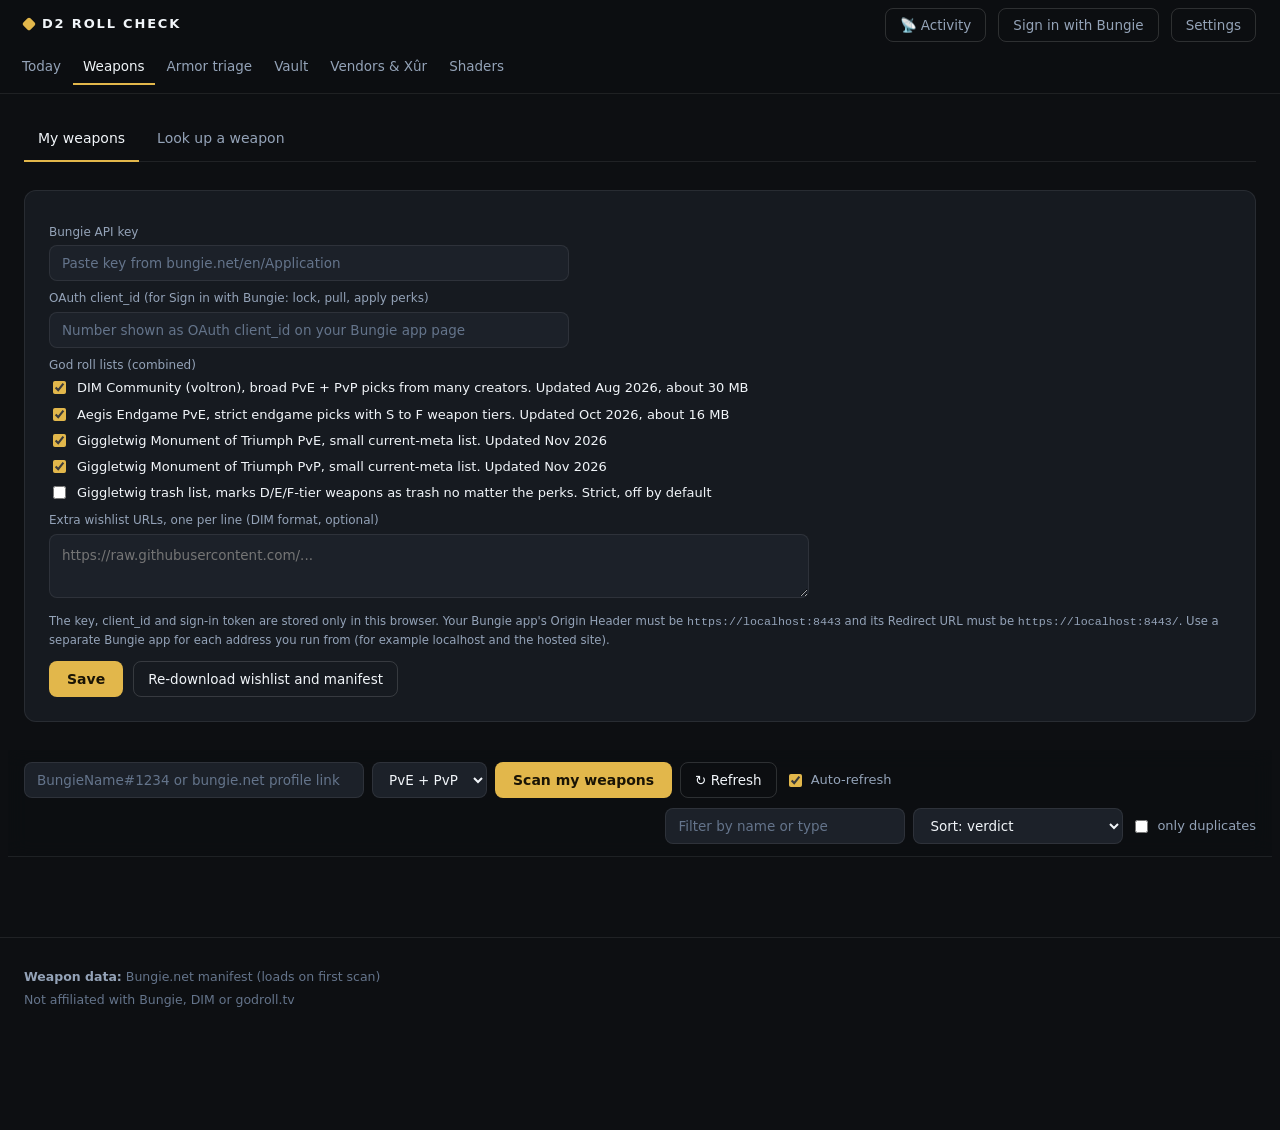
==== index.html @ 86abd186 "Postmaster: make room before pulling, from the panel and item cards" ====
<!DOCTYPE html>
<html lang="en">
<head>
<meta charset="utf-8">
<meta name="viewport" content="width=device-width, initial-scale=1">
<title>D2 Roll Check</title>
<style>
  :root{
    --bg:#0e1116; --panel:#161b22; --panel2:#1c232d; --line:#2a3340; --text:#e6e9ee; --dim:#8b95a5;
    --god:#e8b84a; --close:#4aa3e8; --trash:#d9534f; --unrated:#6b7585; --exotic:#ceae33; --ok:#3fb37f;
  }
  *{box-sizing:border-box}
  body{margin:0;background:var(--bg);color:var(--text);font:14px/1.45 system-ui,-apple-system,"Segoe UI",Roboto,sans-serif}
  header{display:flex;align-items:center;gap:16px;padding:14px 22px;border-bottom:1px solid var(--line);background:var(--panel)}
  header h1{font-size:17px;margin:0;letter-spacing:.04em;text-transform:uppercase}
  header .tabs{display:flex;gap:4px;margin-left:12px}
  .tab{background:none;border:1px solid transparent;color:var(--dim);padding:6px 12px;border-radius:6px;cursor:pointer;font:inherit}
  .tab.active{color:var(--text);border-color:var(--line);background:var(--panel2)}
  header .spacer{flex:1}
  main{padding:18px 22px 20px;max-width:1400px;margin:0 auto}
  .bar{display:flex;flex-wrap:wrap;gap:10px;align-items:center;margin-bottom:14px}
  input,select{background:var(--panel2);border:1px solid var(--line);color:var(--text);padding:8px 10px;border-radius:6px;font:inherit}
  input:focus,select:focus{outline:1px solid var(--close)}
  button.primary{background:#2f6fb0;border:0;color:#fff;padding:8px 16px;border-radius:6px;font:inherit;font-weight:600;cursor:pointer}
  button.primary:disabled{opacity:.5;cursor:default}
  button.ghost{background:none;border:1px solid var(--line);color:var(--dim);padding:7px 12px;border-radius:6px;font:inherit;cursor:pointer}
  #status{color:var(--dim);font-size:13px;min-height:20px;margin-bottom:10px;white-space:pre-line}
  #status.err{color:var(--trash)}
  .warn{background:#3a2a10;border:1px solid #6b4d16;color:#f0d08a;padding:10px 12px;border-radius:6px;margin-bottom:12px}
  .chips{display:flex;gap:6px;flex-wrap:wrap}
  .chip{border:1px solid var(--line);background:var(--panel);color:var(--dim);padding:5px 11px;border-radius:999px;cursor:pointer;font-size:13px}
  .chip.on{color:var(--text);border-color:var(--text)}
  .chip b{margin-left:4px}
  .grid{display:grid;grid-template-columns:repeat(auto-fill,minmax(400px,1fr));gap:10px}
  .card{background:var(--panel);border:1px solid var(--line);border-left:4px solid var(--unrated);border-radius:8px;padding:12px;display:flex;gap:12px}
  .card.god{border-left-color:var(--god)} .card.close{border-left-color:var(--close)}
  .card.trash{border-left-color:var(--trash)} .card.exotic{border-left-color:var(--exotic)}
  .card img{width:56px;height:56px;border-radius:4px;flex:none;background:#000}
  .card .body{flex:1;min-width:0}
  .card .top{display:flex;justify-content:space-between;gap:8px;align-items:baseline}
  .card .name{font-weight:650;font-size:15px}
  .card .meta{color:var(--dim);font-size:12px}
  .badge{font-size:11px;font-weight:700;letter-spacing:.06em;text-transform:uppercase;padding:2px 8px;border-radius:4px;white-space:nowrap}
  .badge.god{background:var(--god);color:#1a1300} .badge.close{background:var(--close);color:#041320}
  .badge.trash{background:var(--trash);color:#fff} .badge.unrated{background:var(--unrated);color:#fff}
  .badge.exotic{background:var(--exotic);color:#1a1300}
  .perks{display:flex;flex-wrap:wrap;gap:4px;margin-top:7px}
  .perk{font-size:12px;padding:2px 7px;border-radius:4px;background:var(--panel2);border:1px solid var(--line);color:var(--dim)}
  .perk.hit{color:var(--ok);border-color:#2b6b50}
  .perk.swap{color:#f0c060;border-color:#7a5a1a}
  .swapnote{font-size:12.5px;color:#f0c060;margin-top:4px}
  .scoreline{display:flex;gap:6px;flex-wrap:wrap;margin-top:5px}
  .score{font-size:11.5px;font-weight:700;padding:1px 7px;border-radius:4px;background:var(--panel2);border:1px solid var(--line)}
  .dup{font-size:11.5px;padding:1px 7px;border-radius:4px;color:var(--dim);border:1px dashed var(--line)}
  .dup.best{color:var(--ok);border:1px solid #2b6b50}
  .roles{font-size:12.5px;color:#9fc6ef;margin-top:3px}
  .presets{display:flex;flex-direction:column;gap:6px;max-width:760px}
  .settings label.preset{display:flex;gap:8px;align-items:flex-start;font-size:13px;color:var(--text);margin:0}
  .settings label.preset input{width:auto;max-width:none;flex:none;margin-top:3px}
  textarea{width:100%;max-width:760px;background:var(--panel2);border:1px solid var(--line);color:var(--text);padding:8px 10px;border-radius:6px;font:inherit;font-size:13px}
  .aegis{font-size:11.5px;font-weight:700;padding:1px 7px;border-radius:4px;border:1px solid var(--line)}
  .aegis.tS{background:#e8b84a;color:#1a1300;border-color:#e8b84a} .aegis.tA{color:#3fb37f;border-color:#2b6b50}
  .aegis.tB{color:#4aa3e8;border-color:#2b4f6b} .aegis.tC{color:var(--dim)}
  .aegis.tD,.aegis.tE,.aegis.tF{color:var(--trash);border-color:#6b2b2b}
  .srcs{font-size:12px;color:var(--dim);margin-top:2px}
  .perk.miss{color:var(--trash);border-color:#6b2b2b;text-decoration:line-through}
  .reason{font-size:12.5px;margin-top:6px}
  details{margin-top:6px;font-size:12px;color:var(--dim)}
  details summary{cursor:pointer}
  details p{margin:6px 0 0;white-space:pre-wrap}
  .settings{background:var(--panel);border:1px solid var(--line);border-radius:8px;padding:14px;margin-bottom:16px;display:none}
  .settings.open{display:block}
  .settings label{display:block;font-size:12px;color:var(--dim);margin:8px 0 4px}
  .settings input{width:100%;max-width:520px}
  .settings small{color:var(--dim);display:block;margin-top:8px}
  .roll{background:var(--panel);border:1px solid var(--line);border-radius:8px;padding:12px;margin-bottom:10px}
  .roll .tags{color:var(--dim);font-size:12px;margin-top:4px}
  .hidden{display:none!important}
  .lookup-results{display:flex;flex-direction:column;gap:6px;margin-bottom:14px}
  .lookup-item{display:flex;gap:10px;align-items:center;padding:6px 8px;border-radius:6px;cursor:pointer;background:var(--panel)}
  .lookup-item:hover{background:var(--panel2)}
  .lookup-item img{width:36px;height:36px;border-radius:3px}
  .dimbar{display:flex;flex-wrap:wrap;gap:8px;align-items:center;background:var(--panel);border:1px solid var(--line);border-radius:8px;padding:10px 12px;margin-bottom:12px}
  .dimbar select{padding:5px 8px}
  .dim-lbl{color:var(--dim);font-size:13px}
  .dimhelp{flex-basis:100%;font-size:12.5px;color:var(--dim);margin-top:2px}
  body:not(.authed) .needauth{display:none!important}
  .card .actions{flex-wrap:wrap}
  .card .actions button.apply{color:#f0c060;border-color:#7a5a1a}
  .card .actions button:disabled{opacity:.45;cursor:default}
  #charSel{padding:6px 8px;font-size:13px}
  .card .actions{margin-top:8px;display:flex;gap:6px}
  .card .actions button{background:none;border:1px solid var(--line);color:var(--dim);font:inherit;font-size:12px;padding:3px 8px;border-radius:4px;cursor:pointer}
  .card .actions button:hover{color:var(--text)}
  .card{cursor:pointer} .card:hover{border-color:#3a4656}
  .modal{position:fixed;inset:0;background:rgba(5,7,10,.78);z-index:50;display:flex;align-items:flex-start;justify-content:center;overflow:auto;padding:24px}
  .dpanel{position:relative;width:min(1300px,100%);background:#12161c;border:1px solid var(--line);border-radius:10px;padding:0 0 18px}
  .dloading{padding:40px;color:var(--dim)} .dloading.err{color:var(--trash)}
  .dhead{position:relative;display:flex;gap:14px;align-items:center;padding:18px 20px;border-bottom:1px solid var(--line);border-radius:10px 10px 0 0;
    background:linear-gradient(90deg,#12161cee 35%,#12161c99),var(--shot) center/cover}
  .dicon{width:64px;height:64px;border:2px solid #e8b84a;border-radius:4px}
  .dname{font-size:22px;font-weight:700;display:flex;gap:10px;align-items:center}
  .dclose{position:absolute;right:16px;top:16px}
  .dgrid{display:grid;grid-template-columns:300px 1fr 240px;gap:22px;padding:18px 20px}
  .dgrid h4{margin:0 0 10px;font-size:15px} .dgrid h4 small{color:var(--dim);font-weight:400;font-size:12px}
  .srow{margin-bottom:9px} .shead{display:flex;justify-content:space-between;font-size:13.5px;color:#c9d1db}
  .srow.num{display:flex;justify-content:space-between;font-size:13.5px;color:#c9d1db;padding:3px 0}
  .sval{font-weight:700} .sval.up{color:#3fb37f} .sval.down{color:var(--trash)} .sval small{font-weight:400}
  .sbar{position:relative;height:6px;background:#2a3038;border-radius:3px;margin-top:4px;overflow:hidden}
  .sbar i{position:absolute;left:0;top:0;bottom:0;background:#e6e9ee} .sbar i.up{background:#3fb37f} .sbar i.down{background:var(--trash)}
  .pcols{display:flex;gap:14px;flex-wrap:wrap}
  .pcol{display:flex;flex-direction:column;gap:8px;padding-right:12px;border-right:1px solid var(--line)}
  .perk-o{position:relative;width:56px;height:56px;border-radius:50%;border:2px solid transparent;background:#1f2630;padding:3px;cursor:pointer}
  .perk-o img{width:100%;height:100%;border-radius:50%;display:block}
  .perk-o.notown{opacity:.38} .perk-o.own{border-color:#2b6b50}
  .perk-o.sel{border-color:#2fd3c8;background:#2b5f8a;box-shadow:0 0 0 2px #2fd3c855}
  .perk-o .chk{position:absolute;right:-3px;bottom:-3px;background:#3b82f6;color:#fff;border-radius:50%;width:18px;height:18px;font-size:11px;line-height:18px}
  .perk-o .thumb,.perk-o .star{position:absolute;left:-5px;top:-5px;font-size:13px}
  .perk-o .star{color:#e8b84a;font-size:16px}
  .dside{display:flex;flex-direction:column;gap:8px} .dside button{width:100%}
  .dside button.apply{color:#f0c060;border-color:#7a5a1a} .dside button:disabled{opacity:.45;cursor:default}
  .dtip{position:absolute;z-index:60;width:290px;background:#0b0e12;border:1px solid #3a4656;border-radius:8px;padding:12px;pointer-events:none;box-shadow:0 8px 24px #000a}
  .dtip p{font-size:13px;color:#c9d1db;margin:6px 0} .tstats .up{color:#3fb37f} .tstats .down{color:var(--trash)} .tstats div{font-size:13px}
  @media (max-width:1000px){ .dgrid{grid-template-columns:1fr} }
  .card{position:relative} .card.picked{outline:2px solid #2fd3c8;outline-offset:-1px}
  .card{padding-left:34px} .pickbox{position:absolute;left:9px;top:14px;z-index:2;cursor:pointer}
  .pickbox input{width:17px;height:17px;cursor:pointer;accent-color:#2fd3c8}
  .tagboxes{display:flex;flex-wrap:wrap;gap:4px}
  .tagbox{display:inline-flex;align-items:center;gap:4px;font-size:12px;padding:3px 8px;border:1px solid var(--line);border-radius:4px;color:var(--dim);cursor:pointer;background:none;font-family:inherit}
  .tagbox input{width:13px;height:13px;margin:0;cursor:pointer}
  .tagbox.on{color:var(--text)}
  .tagbox.on.t-favorite{border-color:#e8b84a;color:#e8b84a} .tagbox.on.t-keep{border-color:#3fb37f;color:#3fb37f}
  .tagbox.on.t-infuse{border-color:#4aa3e8;color:#4aa3e8} .tagbox.on.t-junk{border-color:#d9534f;color:#d9534f} .tagbox.on.t-archive{border-color:#8b95a5;color:#c9d1db}
  .card .actions .tagboxes{flex-basis:100%}
  .bulkbar{position:fixed;left:50%;bottom:16px;transform:translateX(-50%);z-index:40;display:flex;flex-wrap:wrap;gap:8px;align-items:center;max-width:calc(100% - 32px);
    background:#161b22;border:1px solid #2fd3c8;border-radius:10px;padding:10px 14px;box-shadow:0 10px 30px #000c}
  .bulkbar .sep{width:1px;height:22px;background:var(--line)}
  .bulkbar button.apply{color:#f0c060;border-color:#7a5a1a}
  .dside .tagboxes{margin-bottom:4px}
  .tagapply{font:inherit;font-size:12px;padding:3px 10px;border-radius:4px;border:1px solid var(--line);background:none;color:var(--dim);cursor:pointer}
  .tagapply:disabled{opacity:.4;cursor:default}
  .tagapply.ready:not(:disabled){background:#2f6fb0;border-color:#2f6fb0;color:#fff;font-weight:600}
  .mynote{font-size:12.5px;color:#e6d9a8;margin-top:4px;white-space:pre-wrap;overflow-wrap:anywhere}
  .dside textarea{max-width:none;min-height:80px;resize:vertical}
  .sitefoot{max-width:1400px;margin:30px auto 0;padding:16px 22px 160px;border-top:1px solid var(--line);color:var(--dim);font-size:12.5px;line-height:1.7}
  .sitefoot a{color:#9fc6ef} .sitefoot code{color:var(--text)}
  a.tab{text-decoration:none;display:inline-flex;align-items:center}
  .navlink{color:#9fc6ef!important}
  .authbanner{display:flex;gap:14px;align-items:center;justify-content:center;background:#3a2a10;border-bottom:1px solid #6b4d16;color:#f0d08a;padding:9px 16px;font-size:13.5px}
  .authbanner.soon{background:#1f2a36;border-color:#2b4f6b;color:#9fc6ef}
  .eqbadge{display:inline-block;margin-top:4px;font-size:12px;font-weight:600;color:#ffd27a;background:#3a2a10;border:1px solid #6b4d16;border-radius:4px;padding:1px 8px}
  .actions button.uneq{color:#ffd27a;border-color:#6b4d16}
  .stream{position:fixed;top:0;right:0;bottom:0;width:390px;max-width:100%;background:#12161c;border-left:1px solid var(--line);z-index:48;display:flex;flex-direction:column;box-shadow:-10px 0 30px #0009}
  .stream-head{display:flex;gap:8px;align-items:center;padding:12px 14px;border-bottom:1px solid var(--line)}
  #streamList{overflow:auto;flex:1;padding:8px 10px 20px}
  .sev{border:1px solid var(--line);border-radius:8px;padding:8px 10px;margin-bottom:6px;font-size:12.5px;background:var(--panel)}
  .sev.info{color:var(--dim)} .sev.gone{color:#c9d1db}
  .sev.drop{display:flex;gap:10px} .sev.drop img{width:44px;height:44px;border-radius:4px;flex:none;background:#000}
  .sev.unseen{border-color:#2fd3c8}
  .sb-body{flex:1;min-width:0} .sb-top{display:flex;justify-content:space-between;gap:6px;align-items:baseline}
  .sw{float:right;color:var(--dim);font-size:11px;margin-left:8px}
  .sloc{margin-top:3px;color:#c9d1db} .sloc.pm{color:#ffd27a;font-weight:600}
  .sbtn{display:flex;gap:5px;flex-wrap:wrap;margin-top:6px}
  .sbtn button,.sbtn a{background:none;border:1px solid var(--line);color:var(--dim);font:inherit;font-size:12px;padding:2px 8px;border-radius:4px;cursor:pointer;text-decoration:none}
  .sbtn button:hover,.sbtn a:hover{color:var(--text)}
  .sb{font-size:10.5px;font-weight:700;letter-spacing:.05em;text-transform:uppercase;padding:1px 6px;border-radius:3px;white-space:nowrap;background:#3a4656;color:#fff}
  .sb-god{background:#e8b84a;color:#1a1300} .sb-close{background:#4aa3e8;color:#041320} .sb-trash{background:#d9534f}
  .sb-exotic{background:#ceae33;color:#1a1300} .sb-keep{background:#3fb37f;color:#04140b} .sb-legacy{background:#c98a2e;color:#1a1000} .sb-review{background:#4aa3e8;color:#041320}
  .scount{background:#2fd3c8;color:#04201e;border-radius:999px;padding:0 6px;font-size:11px;margin-left:4px}
  .eqbadge.pm{color:#9fe7ff;background:#10303a;border-color:#2b5f6b}
  body.streampinned{padding-right:390px}
  body.streampinned .stream{box-shadow:none}
  body.streampinned .bulkbar{left:calc((100% - 390px) / 2)}
  body.streampinned .toast{left:calc((100% - 390px) / 2)}
  body.streampinned .modal{right:390px}
  #streamPin.on{color:#2fd3c8;border-color:#2fd3c8}
  header{flex-wrap:wrap;row-gap:8px} header h1,header .tab,header button,header select,header #authStatus{white-space:nowrap}
  .toast{position:fixed;top:78px;bottom:auto;z-index:70;left:50%;transform:translateX(-50%);background:var(--ok);color:#03140c;padding:8px 16px;border-radius:6px;font-weight:600;opacity:0;transition:opacity .2s;pointer-events:none}
  .toast.show{opacity:1}
  .skind{font-size:10px;color:var(--dim);border:1px solid var(--line);border-radius:3px;padding:0 5px;margin-right:4px;text-transform:uppercase;letter-spacing:.04em}
  .sb-new{background:#2fd3c8;color:#04201e}
  .sharedapp{padding:12px 14px;border:1px solid rgba(226,183,75,.3);background:rgba(226,183,75,.08);border-radius:8px;font-size:13.5px;margin-bottom:6px}
  .sharedapp b{color:#E2B74B}
</style>
<link rel="stylesheet" href="theme.css">
<script src="config.js" onerror="this.remove()"></script>
</head>
<body>
<header>
  <h1><a class="brand" href="index.html#home" title="Home overview">D2 Roll Check</a></h1>
  <nav class="tabs">
    <a class="nav" href="today.html">Today</a>
    <a class="nav active" href="index.html#weapons">Weapons</a>
    <a class="nav" href="armor.html">Armor triage</a>
    <a class="nav" href="vault.html">Vault</a>
    <a class="nav" href="vendors.html">Vendors &amp; Xûr</a>
    <a class="nav" href="shaders.html">Shaders</a>
  </nav>
  <div class="spacer"></div>
  <span id="authStatus" class="dim-lbl"></span>
  <select id="charSel" class="hidden" title="Character to pull weapons to"></select>
  <button class="ghost" id="btnStream" title="New drops and dismantles">📡 Activity<b id="streamCount" class="scount hidden"></b></button>
  <button class="ghost" id="btnAuth">Sign in with Bungie</button>
  <button class="ghost" id="btnSettings">Settings</button>
</header>
<div id="bulkbar" class="bulkbar hidden">
  <b id="bulkCount">0 selected</b>
  <span class="dim-lbl">Tag:</span><span id="bulkTags" class="tagboxes"></span>
  <span class="sep"></span>
  <button class="ghost needauth" id="bulkLock">🔒 Lock</button>
  <button class="ghost needauth" id="bulkUnlock">🔓 Unlock</button>
  <button class="ghost needauth" id="bulkPull">Pull</button>
  <button class="ghost needauth" id="bulkVault">To vault</button>
  <button class="ghost needauth apply" id="bulkApply">Apply god roll perks</button>
  <span class="sep"></span>
  <button class="ghost" id="bulkAll">Select all shown</button>
  <button class="ghost" id="bulkNone">Clear selection</button>
</div>
<div id="detail" class="modal hidden"><div class="dpanel" id="dbody"></div></div>
<div id="stream" class="stream hidden">
  <div class="stream-head"><b>📡 Activity Stream</b><span style="flex:1"></span>
    <label class="dim-lbl"><input type="checkbox" id="streamMute"> Mute pop-ups</label>
    <button class="ghost" id="streamPin" title="Dock the panel and move the page over so nothing is hidden">📌 Pin</button>
    <button class="ghost" id="streamClear">Clear</button><button class="ghost" id="streamClose">✕</button></div>
  <div class="dim-lbl" style="padding:0 14px 8px">New weapon and armor drops and dismantles found by each refresh. Tracks both on every page.</div>
  <div id="streamList"></div>
</div>
<div id="authBanner" class="authbanner hidden"><span id="authBannerText"></span><button class="primary" id="authBannerBtn">Sign in again</button></div>
<main>
  <div class="subtabs">
    <button class="tab active" data-view="scan">My weapons</button>
    <button class="tab" data-view="lookup">Look up a weapon</button>
  </div>
  <section class="settings" id="settings">
    <div class="sharedapp hidden" id="sharedApp"><b>Bungie sign-in is set up for this site.</b> Just click <b>Sign in with Bungie</b> (top right) with your own Bungie account. Only the god roll lists below can be changed here.</div>
    <div id="keyFields">
    <label for="apiKey">Bungie API key</label>
    <input id="apiKey" type="password" placeholder="Paste key from bungie.net/en/Application" autocomplete="off">
    <label for="clientId">OAuth client_id (for Sign in with Bungie: lock, pull, apply perks)</label>
    <input id="clientId" type="text" placeholder="Number shown as OAuth client_id on your Bungie app page" autocomplete="off">
    </div>
    <label>God roll lists (combined)</label>
    <div id="presetList" class="presets"></div>
    <label for="wlCustom">Extra wishlist URLs, one per line (DIM format, optional)</label>
    <textarea id="wlCustom" rows="2" placeholder="https://raw.githubusercontent.com/..."></textarea>
    <small id="keyHelp">The key, client_id and sign-in token are stored only in this browser. Your Bungie app's Origin Header must be <code id="setOrigin">this site's origin</code> and its Redirect URL must be <code id="setRedirect">this site's address</code>. Use a separate Bungie app for each address you run from (for example localhost and the hosted site).</small>
    <div class="bar" style="margin-top:12px">
      <button class="primary" id="btnSave">Save</button>
      <button class="ghost" id="btnRefresh">Re-download wishlist and manifest</button>
    </div>
  </section>

  <div id="status"></div>

  <section id="view-home" class="hidden">
    <div class="hero">
      <div class="hero-id">
        <svg class="hero-emblem" viewBox="0 0 48 48" width="48" height="48" aria-hidden="true">
          <circle cx="24" cy="24" r="23" fill="#11151B" stroke="rgba(226,183,75,.35)" stroke-width="1"/>
          <path d="M24 9 37 16.5v15L24 39 11 31.5v-15Z" fill="none" stroke="#E2B74B" stroke-width="1.6" stroke-linejoin="round"/>
          <path d="M24 15 31 24 24 33 17 24Z" fill="rgba(226,183,75,.18)" stroke="#E2B74B" stroke-width="1.4" stroke-linejoin="round"/>
          <path d="M24 9v6M24 33v6M11 16.5l6 7.5M37 16.5l-6 7.5" stroke="#E2B74B" stroke-width="1" stroke-linecap="round" opacity=".55"/>
          <circle cx="24" cy="24" r="2.2" fill="#E2B74B"/>
        </svg>
        <div>
          <h2 id="homeGreet">Welcome back, Guardian</h2>
          <p class="dim-lbl" id="homeConn"></p>
        </div>
      </div>
      <div class="quick">
        <a class="qbtn primary" href="#weapons">Scan my weapons</a>
        <a class="qbtn ghost" href="armor.html">Triage armor</a>
      </div>
    </div>
    <div>
      <div class="sectionhead"><h2>At a glance</h2><span class="dim-lbl" id="homeAt"></span></div>
      <div class="hstats" id="homeStats"></div>
    </div>
    <div>
      <div class="sectionhead"><h2>Jump to</h2></div>
      <div class="navcards">
        <a class="navcard" href="#weapons"><b><svg class="nicon" viewBox="0 0 18 18" width="18" height="18" aria-hidden="true" fill="none" stroke="currentColor" stroke-width="1.4" stroke-linecap="round" stroke-linejoin="round"><circle cx="9" cy="9" r="5.5"/><path d="M9 1.5v3.5M9 13v3.5M1.5 9H5M13 9h3.5"/><circle cx="9" cy="9" r="1" fill="currentColor" stroke="none"/></svg>My weapons</b><span>Every weapon graded god roll, close or trash, with pull, lock and perk swaps.</span></a>
        <a class="navcard" href="#lookup"><b><svg class="nicon" viewBox="0 0 18 18" width="18" height="18" aria-hidden="true" fill="none" stroke="currentColor" stroke-width="1.4" stroke-linecap="round" stroke-linejoin="round"><circle cx="7.5" cy="7.5" r="5"/><path d="m11.2 11.2 5 5"/></svg>Look up a weapon</b><span>See the recommended rolls for any weapon before you farm it.</span></a>
        <a class="navcard" href="armor.html"><b><svg class="nicon" viewBox="0 0 18 18" width="18" height="18" aria-hidden="true" fill="none" stroke="currentColor" stroke-width="1.4" stroke-linecap="round" stroke-linejoin="round"><path d="M9 1.8 15 4v5c0 3.6-2.6 6.2-6 7.2C5.6 15.2 3 12.6 3 9V4Z"/><path d="m6.3 9 1.9 1.9 3.6-3.8"/></svg>Armor triage</b><span>Keep or trash every armor piece, and what to farm next.</span></a>
        <a class="navcard" href="vault.html"><b><svg class="nicon" viewBox="0 0 18 18" width="18" height="18" aria-hidden="true" fill="none" stroke="currentColor" stroke-width="1.4" stroke-linecap="round" stroke-linejoin="round"><rect x="2" y="3" width="14" height="12" rx="2"/><circle cx="9" cy="9" r="2.6"/><path d="M9 6.4V5M9 13v-1.4M11.6 9H13M5 9h1.4"/></svg>Vault</b><span>Everything you own in one place: vault, characters and postmaster, with search and quick moves.</span></a>
        <a class="navcard" href="vendors.html"><b><svg class="nicon" viewBox="0 0 18 18" width="18" height="18" aria-hidden="true" fill="none" stroke="currentColor" stroke-width="1.4" stroke-linecap="round" stroke-linejoin="round"><path d="M3 6.5h12l-1 9H4Z"/><path d="M6.2 6.5V5a2.8 2.8 0 0 1 5.6 0v1.5"/></svg>Vendors &amp; Xûr</b><span>What's worth buying this week, Zavala, Shaxx and Xûr.</span></a>
        <a class="navcard" href="today.html"><b><svg class="nicon" viewBox="0 0 18 18" width="18" height="18" aria-hidden="true" fill="none" stroke="currentColor" stroke-width="1.4" stroke-linecap="round" stroke-linejoin="round"><rect x="2.5" y="3.5" width="13" height="12" rx="2"/><path d="M2.5 7.5h13M6 1.8v3.2M12 1.8v3.2"/><path d="M9 10v2.3l1.5 1"/></svg>Today</b><span>Lost sector, weekly rotations, featured activities and challenges.</span></a>
        <a class="navcard" href="shaders.html"><b><svg class="nicon" viewBox="0 0 18 18" width="18" height="18" aria-hidden="true" fill="none" stroke="currentColor" stroke-width="1.4" stroke-linecap="round" stroke-linejoin="round"><path d="M9 2c3.9 0 7 2.8 7 6.3 0 2-1.6 3.2-3.3 3.2h-1.4c-.9 0-1.5.8-1.2 1.6l.3.8c.4 1.1-.4 2.1-1.5 2.1C5 16 2 12.9 2 9c0-3.9 3.1-7 7-7Z"/><circle cx="5.8" cy="8.2" r=".9" fill="currentColor" stroke="none"/><circle cx="8.6" cy="5.4" r=".9" fill="currentColor" stroke="none"/><circle cx="12" cy="6.4" r=".9" fill="currentColor" stroke="none"/></svg>Shaders</b><span>Every shader in the game, which ones you own and where to get the rest.</span></a>
      </div>
    </div>
    <div class="two">
      <div>
        <div class="sectionhead"><h2>Recent drops</h2><span class="dim-lbl">From the 📡 Activity stream</span></div>
        <div class="feed" id="homeFeed"></div>
      </div>
      <div>
        <div class="sectionhead"><h2>Clocks</h2></div>
        <div class="hstats clocks" id="homeClocks"></div>
      </div>
    </div>
  </section>

  <section id="view-scan">
    <div class="toolbar">
    <div class="bar tb-scan">
      <input id="bungieName" placeholder="BungieName#1234 or bungie.net profile link">
      <select id="mode">
        <option value="all">PvE + PvP</option>
        <option value="pve">PvE only</option>
        <option value="pvp">PvP only</option>
      </select>
      <button class="primary" id="btnScan">Scan my weapons</button>
      <button class="ghost" id="btnRefresh2" title="Re-read your inventory from Bungie (keeps your filters)">↻ Refresh</button>
      <label class="dim-lbl" title="Re-reads your inventory when you switch back to this tab, and every 60 seconds while it's open"><input type="checkbox" id="autoRefresh"> Auto-refresh</label>
      <span class="dim-lbl" id="lastScan"></span>
    </div>
    <div class="bar tb-filter">
      <div class="chips" id="chips"></div>
      <input id="filterText" placeholder="Filter by name or type">
      <select id="sort">
        <option value="verdict">Sort: verdict</option>
        <option value="name">Sort: name</option>
        <option value="type">Sort: weapon type</option>
        <option value="dupes">Sort: duplicates, best copy first</option>
        <option value="score">Sort: roll score</option>
      </select>
      <label class="dim-lbl"><input type="checkbox" id="onlyDupes"> only duplicates</label>
    </div>
    </div>
    <div id="privacyWarn" class="warn hidden">Your vault and character inventories are private, so only equipped weapons are shown. On Bungie.net go to Settings, Privacy, and turn on "Show my non-equipped Inventory", then scan again.</div>
    <div class="dimbar hidden" id="dimbar">
      <details class="drawer">
        <summary>DIM Export &amp; Bulk Actions <span class="dim-lbl" title="DIM doesn't let other apps write tags, so tags go to DIM through a CSV you import.">tags, CSV for DIM, DIM searches, bulk lock</span></summary>
        <div class="drawer-body">
          <div class="drawer-row"><span class="dim-lbl">Bulk</span> <button class="ghost needauth" id="btnLockGod">🔒 Lock all god rolls</button> <button class="ghost needauth" id="btnLockFav">🔒 Lock everything tagged favorite</button></div>
      <span class="dim-lbl">Tag god rolls as</span>
      <select id="tagGod"><option>favorite</option><option>keep</option><option value="">(skip)</option></select>
      <span class="dim-lbl">close as</span>
      <select id="tagClose"><option value="">(skip)</option><option>keep</option><option>infuse</option><option>archive</option></select>
      <span class="dim-lbl">trash as</span>
      <select id="tagTrash"><option>junk</option><option value="">(skip)</option></select>
      <label class="dim-lbl"><input type="checkbox" id="tagNotes" checked> add notes</label>
      <label class="dim-lbl" title="When you click Apply on tags: favorite or keep locks the weapon in game, junk unlocks it. Needs Sign in with Bungie."><input type="checkbox" id="tagLockSync"> Apply also locks favorite/keep, unlocks junk</label>
      <button class="ghost" id="btnCsv">Export DIM tags (CSV)</button>
      <button class="ghost" id="btnSearchGod">Copy DIM search: god rolls (to lock)</button>
      <button class="ghost" id="btnSearchTrash">Copy DIM search: trash (to pull)</button>
      <button class="ghost" id="btnSearchDupes">Copy DIM search: weaker duplicates</button>
      <span class="dim-lbl">weaker duplicates as</span>
      <select id="tagDupe"><option value="">(same as verdict)</option><option>archive</option><option>junk</option></select>
      <button class="ghost" id="btnSearch">Copy DIM search for shown weapons</button>
      
      
      <div class="dimhelp" title="DIM keeps tags on its own servers, so nothing here can write them directly. Export the CSV, then in DIM: Settings (gear icon) → Spreadsheets → Import tags/notes from CSV, and refresh DIM.">Tags stay in this browser until you import the CSV into DIM: Settings → Spreadsheets → Import tags/notes from CSV. <span class="info">ⓘ</span></div>
        </div>
      </details>
    </div>
    <div class="grid" id="grid"></div>
  </section>

  <section id="view-lookup" class="hidden">
    <div class="bar">
      <input id="lookupText" placeholder="Weapon name, e.g. Fatebringer" style="min-width:320px">
      <select id="lookupMode">
        <option value="all">PvE + PvP</option>
        <option value="pve">PvE only</option>
        <option value="pvp">PvP only</option>
      </select>
    </div>
    <div class="lookup-results" id="lookupResults"></div>
    <div id="lookupRolls"></div>
  </section>
</main>
<footer class="sitefoot" id="sitefoot">Data: Bungie.net API (weapon and perk definitions) · god roll lists load on first scan</footer>

<script>
/* ===================== CORE (wishlist parsing + rating) ===================== */
const WILDCARD = 69420;

function splitTags(s){
  const i = s.indexOf('|tags:');
  return i >= 0 ? [s.slice(0, i).trim(), s.slice(i + 6).trim()] : [s.trim(), ''];
}

function modeOf(tags, notes){
  const s = (tags + ' ' + (tags ? '' : (notes || ''))).toLowerCase();
  const pve = /pve/.test(s), pvp = /pvp/.test(s);
  return pve && pvp ? 'both' : pve ? 'pve' : pvp ? 'pvp' : '';
}

// Parses DIM wishlist text. Returns { good: Map<itemHash, entry[]>, trash: Map<itemHash, entry[]>, notes: string[] }
// entry = { p: perkHash[], n: noteIndex, m: 'pve'|'pvp'|'both'|'' }
// Parses one DIM wishlist into acc (so several lists can be merged). src = list index, defMode = 'pve'/'pvp'/'' for untagged rolls.
function parseWishlist(text, acc, src, defMode){
  acc = acc || { good: new Map(), trash: new Map(), notes: [''], noteIdx: new Map([['', 0]]) };
  src = src || 0; defMode = defMode || '';
  const { good, trash, notes, noteIdx } = acc;
  const noteId = s => {
    s = s || '';
    let i = noteIdx.get(s);
    if (i === undefined){ i = notes.length; notes.push(s); noteIdx.set(s, i); }
    return i;
  };
  let blockNotes = '', blockTags = '', blockTitle = '';
  let start = 0;
  const len = text.length;
  while (start < len){
    let end = text.indexOf('\n', start);
    if (end < 0) end = len;
    const line = text.slice(start, end).trim();
    start = end + 1;
    if (!line){ blockNotes = ''; blockTags = ''; blockTitle = ''; continue; }
    if (line.startsWith('//notes:')){ [blockNotes, blockTags] = splitTags(line.slice(8)); continue; }
    if (line.startsWith('//')){
      // roll titles look like "// 21% Delirium - PvE Boss god AB 1"
      const c = line.replace(/^\/\/\s*/, '');
      const i = c.indexOf(' - ');
      if (i > 0 && !c.startsWith('(') && !/^https?:|taken from/i.test(c)) blockTitle = c.slice(i + 3).replace(/\s+\d+$/, '').trim();
      continue;
    }
    if (!line.startsWith('dimwishlist:')) continue;
    let body = line.slice(12), n = '', t = '';
    const hi = body.indexOf('#notes:');
    if (hi >= 0){ [n, t] = splitTags(body.slice(hi + 7)); body = body.slice(0, hi); }
    const m = /item=(-?\d+)(?:&perks=([\d,]*))?/.exec(body);
    if (!m) continue;
    const item = parseInt(m[1], 10);
    if (Math.abs(item) === WILDCARD) continue;           // perk-only wildcard rolls are skipped
    const perks = m[2] ? m[2].split(',').filter(Boolean).map(Number) : [];
    const noteText = n || blockNotes, tagText = t || blockTags;
    const entry = { p: perks, n: noteId(noteText), m: modeOf(tagText, noteText) || defMode, ti: noteId(blockTitle), g: /god/i.test(tagText + ' ' + blockTitle), s: src };
    const at = /\bAegis ([SABCDEF])\b/.exec(noteText);
    if (at) entry.at = at[1];
    const map = item < 0 ? trash : good, key = Math.abs(item);
    let arr = map.get(key);
    if (!arr){ arr = []; map.set(key, arr); }
    arr.push(entry);
  }
  return acc;
}

// Enhanced perks have different hashes but the same name, so compare by normalized name.
function normName(s){ return (s || '').toLowerCase().replace(/\benhanced\b/g, '').replace(/[^a-z0-9]/g, ''); }

// Readable role from a roll title like "PvE Boss god AB" -> "PvE Boss"
function roleName(e){
  const t = (typeof state !== 'undefined' && state.wl) ? state.wl.notes[e.ti] : '';
  if (!t) return e.m === 'pvp' ? 'PvP' : e.m === 'pve' ? 'PvE' : '';
  return t.replace(/\bgod\b/ig, '').replace(/\bAB\b/g, '').replace(/\s+/g, ' ').trim();
}

function modeOk(e, mode){
  if (mode === 'all' || !e.m) return true;
  return e.m === 'both' || e.m === mode;
}

// have: Set of normalized perk names available on the item (selected + selectable)
// nameOf: perkHash -> display name
function rateItem(itemHash, have, nameOf, wl, mode){
  const owned = h => have.has(normName(nameOf(h)));
  for (const e of (wl.trash.get(itemHash) || [])){
    if (!modeOk(e, mode)) continue;
    if (e.p.length === 0 || e.p.every(owned)) return { verdict: 'trash', reason: 'On the community trash list', entry: e };
  }
  const rolls = (wl.good.get(itemHash) || []).filter(e => modeOk(e, mode));
  if (!rolls.length) return { verdict: 'unrated', reason: 'No community recommendations for this weapon' };
  let best = null, bestScore = -1, full = [];
  for (const e of rolls){
    if (!e.p.length){ full.push(e); continue; }
    let hit = 0;
    for (const p of e.p) if (owned(p)) hit++;
    const score = hit / e.p.length;
    if (score === 1) full.push(e);
    if (score > bestScore){ bestScore = score; best = e; }
  }
  if (full.length){
    const modes = new Set(full.map(e => e.m).filter(Boolean));
    const label = modes.has('both') || (modes.has('pve') && modes.has('pvp')) ? 'PvE + PvP' : modes.has('pve') ? 'PvE' : modes.has('pvp') ? 'PvP' : '';
    return { verdict: 'god', reason: 'Matches a recommended roll' + (label ? ' (' + label + ')' : ''), entry: full[0], full, matches: full.length };
  }
  if (bestScore >= 0.5) return { verdict: 'close', reason: 'Has ' + Math.round(bestScore * best.p.length) + ' of ' + best.p.length + ' perks from a recommended roll', entry: best, frac: bestScore };
  return { verdict: 'trash', reason: 'Has none of the recommended perk combos', entry: best, frac: Math.max(0, bestScore) };
}

/* ===================== APP ===================== */
const PRESETS = [
  { id: 'voltron', short: 'Community', on: true, mode: '',
    url: 'https://raw.githubusercontent.com/48klocs/dim-wish-list-sources/master/voltron.txt',
    label: 'DIM Community (voltron), broad PvE + PvP picks from many creators. Updated Aug 2026, about 30 MB' },
  { id: 'aegis', short: 'Aegis', on: true, mode: 'pve',
    url: 'https://raw.githubusercontent.com/flossyboy/aegis-dim-wishlist/main/aegis_endgame_pve_dim_wishlist.txt',
    label: 'Aegis Endgame PvE, strict endgame picks with S to F weapon tiers. Updated Oct 2026, about 16 MB' },
  { id: 'gigpve', short: 'Monument PvE', on: true, mode: 'pve',
    url: 'https://raw.githubusercontent.com/NewbieTeebee/DIM-Wishlists/main/monument-of-triumph/monument-pve.txt',
    label: 'Giggletwig Monument of Triumph PvE, small current-meta list. Updated Nov 2026' },
  { id: 'gigpvp', short: 'Monument PvP', on: true, mode: 'pvp',
    url: 'https://raw.githubusercontent.com/NewbieTeebee/DIM-Wishlists/main/monument-of-triumph/monument-pvp.txt',
    label: 'Giggletwig Monument of Triumph PvP, small current-meta list. Updated Nov 2026' },
  { id: 'gigtrash', short: 'Trash list', on: false, mode: '',
    url: 'https://raw.githubusercontent.com/NewbieTeebee/DIM-Wishlists/main/complete-dim-wishlist/complete-dim-wishlist-part-10-of-10.txt',
    label: 'Giggletwig trash list, marks D/E/F-tier weapons as trash no matter the perks. Strict, off by default' }
];
function getPresetState(){
  let s = {};
  try { s = JSON.parse(ls.get('wlPresets') || '{}'); } catch {}
  const out = {};
  PRESETS.forEach(p => out[p.id] = p.id in s ? !!s[p.id] : p.on);
  return out;
}
const $ = id => document.getElementById(id);
const state = { defs: null, wl: null, items: [], picked: new Set(), filter: new Set(['god','close','trash','unrated','exotic']) };
const VERDICT_ORDER = { god: 0, close: 1, exotic: 2, unrated: 3, trash: 4 };
const LABEL = { god: 'God roll', close: 'Close', trash: 'Trash', unrated: 'Unrated', exotic: 'Exotic' };
const CLASS = ['Titan', 'Hunter', 'Warlock'];

function setStatus(msg, err){ const s = $('status'); s.textContent = msg; s.className = err ? 'err' : ''; }
const esc = s => String(s ?? '').replace(/[&<>"]/g, c => ({ '&':'&amp;', '<':'&lt;', '>':'&gt;', '"':'&quot;' }[c]));

// ---- tiny IndexedDB cache ----
function idb(){
  return new Promise((res, rej) => {
    const r = indexedDB.open('d2rollcheck', 1);
    r.onupgradeneeded = () => r.result.createObjectStore('kv');
    r.onsuccess = () => res(r.result); r.onerror = () => rej(r.error);
  });
}
async function cacheGet(k){ try { const db = await idb(); return await new Promise(res => { const q = db.transaction('kv').objectStore('kv').get(k); q.onsuccess = () => res(q.result); q.onerror = () => res(undefined); }); } catch { return undefined; } }
async function cacheSet(k, v){ try { const db = await idb(); await new Promise(res => { const t = db.transaction('kv', 'readwrite'); t.objectStore('kv').put(v, k); t.oncomplete = res; t.onerror = res; }); } catch {} }

// ---- settings ----
// Hosted site: config.js (written by the deploy workflow from repo secrets) supplies the shared Bungie app's key and client_id.
// When it's there it wins over anything saved in this browser; without it (localhost) Settings works as before.
const SITE_CFG = window.D2RC_CONFIG || {};
const SHARED_APP = !!(SITE_CFG.apiKey && SITE_CFG.clientId);
const ls = { get: k => { if (SHARED_APP && (k === 'apiKey' || k === 'clientId')) return SITE_CFG[k]; try { return localStorage.getItem(k); } catch { return null; } }, set: (k, v) => { try { localStorage.setItem(k, v); } catch {} } };
$('apiKey').value = ls.get('apiKey') || '';
(function renderPresets(){
  const on = getPresetState();
  $('presetList').innerHTML = PRESETS.map(p =>
    '<label class="preset"><input type="checkbox" data-preset="' + p.id + '"' + (on[p.id] ? ' checked' : '') + '> ' + esc(p.label) + '</label>').join('');
  const legacy = ls.get('wlUrl');
  $('wlCustom').value = ls.get('wlCustom') || (legacy && !PRESETS.some(p => p.url === legacy) ? legacy : '');
})();
$('bungieName').value = ls.get('bungieName') || '';
$('btnSettings').onclick = () => $('settings').classList.toggle('open');
$('clientId').value = ls.get('clientId') || '';
if (SHARED_APP){ $('keyFields').classList.add('hidden'); $('keyHelp').classList.add('hidden'); $('sharedApp').classList.remove('hidden'); }
$('btnSave').onclick = () => {
  if (!SHARED_APP){ ls.set('apiKey', $('apiKey').value.trim()); ls.set('clientId', $('clientId').value.trim()); }
  updateAuthUi();
  const before = JSON.stringify(activeLists());
  const s = {}; document.querySelectorAll('[data-preset]').forEach(c => s[c.dataset.preset] = c.checked);
  ls.set('wlPresets', JSON.stringify(s));
  ls.set('wlCustom', $('wlCustom').value.trim());
  const changed = before !== JSON.stringify(activeLists());
  if (changed){ state.wl = null; }
  $('settings').classList.remove('open');
  setStatus(changed ? 'Settings saved. Wishlists changed, click Scan again to re-rate your weapons.' : 'Settings saved.');
};
$('btnRefresh').onclick = async () => { await cacheSet('manifest2', null); for (const L of activeLists()) await cacheSet('wl:' + L.url, null); state.defs = null; state.wl = null; setStatus('Cache cleared. Data will download again on the next scan or lookup.'); };
if (!ls.get('apiKey')) $('settings').classList.add('open');

// fetch wrapper that names which download failed
async function net(url, what, opts){
  try { return await fetch(url, opts); }
  catch (e){
    console.error('Fetch failed for', what, url, e);
    throw new Error('Could not download ' + what + '.\nURL: ' + url + '\nThis is usually an ad blocker, browser shield, or firewall blocking the request. Press F12 and check the Console tab for the exact reason.');
  }
}

// ---- Bungie sign-in (OAuth, public client: no refresh token, about 1 hour per sign-in) ----
const auth = {
  get(){ try { return JSON.parse(ls.get('auth') || 'null'); } catch { return null; } },
  set(v){ ls.set('auth', v ? JSON.stringify(v) : ''); },
  valid(){ const a = this.get(); return !!(a && a.token && a.exp > Date.now() + 60e3); }
};
function updateAuthUi(){
  const ok = auth.valid();
  $('btnAuth').textContent = ok ? 'Sign out' : 'Sign in with Bungie';
  const a = auth.get();
  $('authStatus').textContent = ok ? 'Signed in until ' + new Date(a.exp).toLocaleTimeString([], { hour: 'numeric', minute: '2-digit' }) : '';
  $('charSel').classList.toggle('hidden', !ok || !state.chars || !state.chars.length);
  document.body.classList.toggle('authed', ok);
  // sign-in lasts about an hour: warn 5 minutes before, and say clearly when it has run out
  const b = $('authBanner');
  if (b){
    const left = a && a.token ? a.exp - Date.now() : null;
    if (a && a.token && !ok){
      b.className = 'authbanner'; $('authBannerText').textContent = 'Your Bungie sign-in expired (it lasts about an hour), so Pull, Lock and Apply are hidden.';
      $('authBannerBtn').textContent = 'Sign in again';
    } else if (ok && left < 5 * 60e3){
      b.className = 'authbanner soon'; $('authBannerText').textContent = 'Bungie sign-in ends in ' + Math.max(1, Math.round(left / 60e3)) + ' min. Sign in again now to keep Pull and Lock working.';
      $('authBannerBtn').textContent = 'Renew sign-in';
    } else b.className = 'authbanner hidden';
  }
}
$('authBannerBtn').onclick = () => { if (auth.valid()) auth.set(Object.assign(auth.get(), { exp: 0 })); $('btnAuth').click(); };
setInterval(() => { const was = document.body.classList.contains('authed'); updateAuthUi(); if (was !== auth.valid() && state.items.length) render(); }, 20e3);
$('btnAuth').onclick = () => {
  if (auth.valid()){ auth.set(null); ls.set('authAuto', ''); updateAuthUi(); render && state.items.length && render(); setStatus('Signed out.'); return; }
  const cid = ls.get('clientId');
  if (!cid){ $('settings').classList.add('open'); setStatus('Add your OAuth client_id in Settings first (from your Bungie app page).', true); return; }
  if (location.protocol !== 'https:'){ setStatus('Bungie sign-in needs https. Open the hosted site, or run start-server-https.ps1 and use https://localhost:8443 on this PC.', true); return; }
  const st = Math.random().toString(36).slice(2) + Date.now().toString(36);
  try { sessionStorage.setItem('oauthState', st); } catch {}
  location.href = 'https://www.bungie.net/en/OAuth/Authorize?client_id=' + encodeURIComponent(cid) + '&response_type=code&state=' + st;
};
// Bungie sends the user back to the app's Redirect URL (this folder's index) with ?code=...&state=...
(() => { const o = $('setOrigin'), r = $('setRedirect'); if (!o || !r) return;
  const base = location.origin + location.pathname.replace(/[^/]*$/, '');
  o.textContent = location.protocol === 'https:' ? location.origin : 'https://localhost:8443'; r.textContent = location.protocol === 'https:' ? base : 'https://localhost:8443/'; })();
async function handleOAuthRedirect(){
  const q = new URLSearchParams(location.search);
  const code = q.get('code');
  if (!code) return false;
  history.replaceState(null, '', location.pathname);
  let expected = null; try { expected = sessionStorage.getItem('oauthState'); sessionStorage.removeItem('oauthState'); } catch {}
  if (!expected || q.get('state') !== expected){ setStatus('Sign-in was rejected: the response did not match this browser session. Try Sign in again.', true); return false; }
  setStatus('Finishing Bungie sign-in...');
  const r = await net('https://www.bungie.net/Platform/App/OAuth/Token/', 'Bungie sign-in token', {
    method: 'POST',
    headers: { 'Content-Type': 'application/x-www-form-urlencoded', 'X-API-Key': ls.get('apiKey') || '' },
    body: 'grant_type=authorization_code&code=' + encodeURIComponent(code) + '&client_id=' + encodeURIComponent(ls.get('clientId') || '')
  });
  const j = await r.json().catch(() => ({}));
  if (!j.access_token){ setStatus('Bungie sign-in failed: ' + (j.error_description || j.error || ('HTTP ' + r.status)), true); return false; }
  auth.set({ token: j.access_token, exp: Date.now() + (j.expires_in || 3600) * 1000, bnetId: j.membership_id });
  ls.set('authAuto', '1');   // from now on, renew the sign-in automatically when it runs out
  updateAuthUi();
  let back = null; try { back = sessionStorage.getItem('returnTo'); sessionStorage.removeItem('returnTo'); } catch {}
  if (back && /^[a-z]+\.html(#[a-z]+)?$/.test(back)){ location.href = back; return false; }
  return true;
}

// ---- Bungie API ----
async function bungie(path, body, plainBody){
  const key = ls.get('apiKey');
  if (!key) throw new Error('Add your Bungie API key in Settings first.');
  const headers = { 'X-API-Key': key };
  if (body && !plainBody) headers['Content-Type'] = 'application/json';
  if (auth.valid()) headers.Authorization = 'Bearer ' + auth.get().token;
  const r = await net('https://www.bungie.net/Platform' + path, 'Bungie API (' + path.split('/').slice(0, 3).join('/') + ')', {
    method: body ? 'POST' : 'GET',
    headers,
    cache: 'no-store',   // always read your current inventory, never a cached copy
    body: body ? JSON.stringify(body) : undefined
  });
  let j;
  try { j = await r.json(); } catch { throw new Error('Bungie API returned HTTP ' + r.status + '. Check that your API key Origin Header matches ' + location.origin); }
  if (j.ErrorCode !== 1) throw new Error(j.Message || j.ErrorStatus || 'Bungie API error');
  return j.Response;
}
// POST for item actions; retries without the JSON content type if the browser blocks the first try
async function bungieAction(path, body){
  if (!auth.valid()) throw new Error('Sign in with Bungie first (top right). Sign-in lasts about an hour.');
  try { return await bungie(path, body); }
  catch (e){ if (/Could not download/.test(e.message)) return await bungie(path, body, true); throw e; }
}

async function loadDefs(){
  if (state.defs) return state.defs;
  setStatus('Checking Bungie manifest version...');
  const man = await bungie('/Destiny2/Manifest/');
  state.manVer = man.version;
  updateFooter();
  const cached = await cacheGet('manifest2');
  if (cached && cached.version === man.version){ state.defs = cached.data; return state.defs; }
  setStatus('Downloading weapon and perk definitions (first run only, about 30 to 60 MB)...');
  const path = man.jsonWorldComponentContentPaths.en.DestinyInventoryItemLiteDefinition;
  const resp = await net('https://www.bungie.net' + path, 'the Bungie weapon definitions file');
  if (!resp.ok) throw new Error('Bungie definitions file returned HTTP ' + resp.status);
  const raw = await resp.json();
  const data = {};
  for (const h in raw){
    const d = raw[h], dp = d.displayProperties || {};
    data[h] = { n: dp.name || '', i: dp.icon || '', t: d.itemTypeDisplayName || '', it: d.itemType, tier: d.inventory ? d.inventory.tierType : 0, b: d.inventory ? d.inventory.bucketTypeHash : 0 };
  }
  await cacheSet('manifest2', { version: man.version, data });
  state.defs = data;
  return data;
}

// The active lists: enabled presets plus any custom URLs from Settings
function activeLists(){
  const on = getPresetState();
  const lists = PRESETS.filter(p => on[p.id]).map(p => ({ name: p.short, url: p.url, mode: p.mode }));
  (ls.get('wlCustom') || '').split(/\s+/).filter(u => /^https?:\/\//.test(u)).forEach((u, i) => lists.push({ name: 'Custom ' + (i + 1), url: u, mode: '' }));
  return lists;
}

async function loadWishlist(){
  if (state.wl) return state.wl;
  const lists = activeLists();
  if (!lists.length) throw new Error('No wishlists are turned on. Open Settings and pick at least one.');
  let acc = null;
  for (let i = 0; i < lists.length; i++){
    const L = lists[i];
    const key = 'wl:' + L.url;
    const cached = await cacheGet(key);
    let text;
    if (cached && Date.now() - cached.at < 24 * 3600e3) text = cached.text;
    else {
      setStatus('Downloading wishlist ' + (i + 1) + ' of ' + lists.length + ': ' + L.name + '...');
      const r = await net(L.url, 'the wishlist "' + L.name + '"');
      if (!r.ok) throw new Error('Could not download wishlist "' + L.name + '": HTTP ' + r.status);
      text = await r.text();
      await cacheSet(key, { at: Date.now(), text });
    }
    setStatus('Parsing wishlist ' + (i + 1) + ' of ' + lists.length + ': ' + L.name + '...');
    await new Promise(r => setTimeout(r, 0));
    acc = parseWishlist(text, acc, i, L.mode);
    L.rolls = (text.match(/^dimwishlist:/gm) || []).length;
    L.at = cached && cached.at ? cached.at : Date.now();
    const tm = /^title:(.*)$/m.exec(text); L.title = tm ? tm[1].trim() : '';
  }
  acc.sources = lists.map(l => l.name);
  state.wlInfo = lists;
  updateFooter();
  state.wl = acc;
  return state.wl;
}

const nameOf = h => (state.defs[h] && state.defs[h].n) || '';
const HIDE_PLUG = /shader|ornament|tracker|memento|masterwork|catalyst|mod|weapon level|deepsight|empty|default|kill tracker|transmog/i;

// ---- scan ----
$('btnScan').onclick = scan;
$('bungieName').addEventListener('keydown', e => { if (e.key === 'Enter') scan(); });
$('mode').onchange = () => { if (state.items.length) rerate(); if (D.data && !$('detail').classList.contains('hidden')){ D.rolls = null; renderDetail(); } };

// Tries several ways to find the account, since some browsers/networks block the POST search.
async function findAccount(input){
  const prof = /Profile\/(\d+)\/(\d+)/i.exec(input);
  if (prof){
    const [, type, id] = prof;
    if (type === '254'){   // bungie.net account link -> look up its Destiny memberships
      const r = await bungie('/User/GetMembershipsById/' + id + '/254/');
      return r.destinyMemberships || [];
    }
    return [{ membershipType: +type, membershipId: id, crossSaveOverride: 0 }];
  }
  const m = /^(.+)#(\d{1,4})$/.exec(input);
  if (!m) throw new Error('Enter your full Bungie name, like Guardian#1234, or paste your bungie.net profile link.');
  const name = m[1], code = parseInt(m[2], 10), body = { displayName: name, displayNameCode: code };
  const attempts = [
    () => bungie('/Destiny2/SearchDestinyPlayerByBungieName/-1/', body),
    () => bungie('/Destiny2/SearchDestinyPlayerByBungieName/-1/', body, true),
    () => bungie('/Destiny2/SearchDestinyPlayer/-1/' + encodeURIComponent(name + '#' + String(code).padStart(4, '0')) + '/')
  ];
  let last;
  for (const a of attempts){
    try { const r = await a(); if (r && r.length) return r; last = new Error('No Destiny account found for ' + input); }
    catch (e){ console.warn('Account search attempt failed:', e.message); last = e; }
  }
  throw new Error(last.message + '\n\nWorkaround: paste your bungie.net profile link instead (bungie.net, click your avatar, View Profile, copy the address).');
}

async function scan(opts = {}){
  if (state.scanning) return;
  const silent = !!opts.silent, prevStatus = $('status').textContent;
  const prevIds = new Set(state.items.map(i => i.id));
  const full = $('bungieName').value.trim();
  if (!full && !auth.valid()){ setStatus('Enter your full Bungie name, like Guardian#1234, or Sign in with Bungie', true); return; }
  if (full) ls.set('bungieName', full);
  $('btnScan').disabled = true; state.scanning = true;
  try {
    await loadDefs();
    await loadWishlist();
    let acct = null;
    if (auth.valid()){
      setStatus('Loading your signed-in account...');
      const me = await bungie('/User/GetMembershipsForCurrentUser/');
      const ms = me.destinyMemberships || [];
      acct = ms.find(m => m.membershipId === me.primaryMembershipId) || ms.find(m => m.crossSaveOverride && m.membershipType === m.crossSaveOverride) || ms[0];
      if (!acct) throw new Error('No Destiny account found on your signed-in Bungie account.');
    } else {
    setStatus('Finding ' + full + '...');
    acct = ls.get('acct:' + full) ? JSON.parse(ls.get('acct:' + full)) : null;
    }
    if (!acct){
      const found = await findAccount(full);
      if (!found.length) throw new Error('No Destiny account found for ' + full);
      acct = found[0];
      const cs = found.find(a => a.crossSaveOverride && a.membershipType === a.crossSaveOverride);
      if (cs) acct = cs;
      ls.set('acct:' + full, JSON.stringify({ membershipType: acct.membershipType, membershipId: acct.membershipId }));
    }
    setStatus('Loading inventory...');
    state.acct = { membershipType: acct.membershipType, membershipId: acct.membershipId };
    const p = await bungie('/Destiny2/' + acct.membershipType + '/Profile/' + acct.membershipId + '/?components=102,200,201,204,205,300,305,310');
    state.bungieTime = p.responseMintedTimestamp ? new Date(p.responseMintedTimestamp).getTime() : 0;
    buildItems(p);
    rerate();
    trackDrops(p);
    // what disappeared since the last scan (dismantled, or moved off this account view)
    const nowIds = new Set(state.items.map(i => i.id));
    const gone = prevIds.size ? [...prevIds].filter(id => !nowIds.has(id)) : [];
    gone.forEach(id => state.picked.delete(id));
    state.lastScan = Date.now();
    tickRefresh();
    if (gone.length){ const m = gone.length + (gone.length === 1 ? ' weapon' : ' weapons') + ' gone since last check (dismantled or deleted).'; toast(m); setStatus(m); }
    else if (silent) setStatus(prevStatus);
  } catch (e){
    setStatus(e.message, true);
  } finally {
    $('btnScan').disabled = false; state.scanning = false;
  }
}

function buildItems(p){
  const out = [];
  const sockets = (p.itemComponents.sockets && p.itemComponents.sockets.data) || {};
  const reusable = (p.itemComponents.reusablePlugs && p.itemComponents.reusablePlugs.data) || {};
  const chars = (p.characters && p.characters.data) || {};
  const instances = (p.itemComponents.instances && p.itemComponents.instances.data) || {};
  const where = cid => cid ? CLASS[(chars[cid] || {}).classType] || 'Character' : 'Vault';
  // characters for the "pull to" picker, most recently played first
  state.chars = Object.values(chars).sort((a, b) => new Date(b.dateLastPlayed) - new Date(a.dateLastPlayed))
    .map(c => ({ id: c.characterId, name: CLASS[c.classType] || 'Character', light: c.light }));
  fillCharSel(p);
  updateAuthUi();
  const add = (items, loc, charId, equipped) => {
    for (const it of items || []){
      const d = state.defs[it.itemHash];
      if (!d || d.it !== 3 || !it.itemInstanceId) continue;   // itemType 3 = weapon
      const sk = (sockets[it.itemInstanceId] || {}).sockets || [];
      const active = [], have = new Set(), sel = new Set();
      sk.forEach(s => {
        if (!s.plugHash) return;
        const n = nameOf(s.plugHash);
        if (!n) return;
        have.add(normName(n)); sel.add(normName(n));
        const def = state.defs[s.plugHash];
        if (s.isVisible !== false && !HIDE_PLUG.test(def.t) && !HIDE_PLUG.test(n)) active.push(n);
      });
      const rp = (reusable[it.itemInstanceId] || {}).plugs || {};
      const plugAt = {};   // normalized perk name -> where to insert it (for Apply perks)
      for (const k in rp) for (const pl of rp[k]) {
        const n = nameOf(pl.plugItemHash); if (!n) continue;
        have.add(normName(n));
        if (pl.canInsert !== false) plugAt[normName(n)] = { socketIndex: +k, plugItemHash: pl.plugItemHash };
      }
      let gearTier = 0;
      for (const s of sk){ const tm = /^Tier (\d)/i.exec(nameOf(s.plugHash)); if (tm) gearTier = +tm[1]; }
      const inst = instances[it.itemInstanceId] || {};
      const power = inst.primaryStat ? inst.primaryStat.value : (inst.itemLevel || 0);
      const cur = {}, owned = {};   // socketIndex -> current plug; socketIndex -> plugs this copy can switch to
      sk.forEach((s, idx) => { if (s.plugHash) cur[idx] = s.plugHash; });
      for (const k in rp) owned[k] = rp[k].map(p => p.plugItemHash);
      const pm = it.bucketHash === PM_BUCKET;
      out.push({ hash: it.itemHash, id: it.itemInstanceId, name: d.n, icon: d.i, type: d.t, tier: d.tier, bucket: d.b, loc: pm ? 'Postmaster (' + loc + ')' : loc, postmaster: pm, active, have, sel, gearTier, power,
        charId: charId || null, equipped: !!equipped, locked: !!(it.state & 1), plugAt, cur, owned });
    }
  };
  const privacyHidden = !p.profileInventory || !p.profileInventory.data;
  $('privacyWarn').classList.toggle('hidden', !privacyHidden);
  if (p.profileInventory && p.profileInventory.data) add(p.profileInventory.data.items, 'Vault');
  for (const cid in ((p.characterInventories && p.characterInventories.data) || {})) add(p.characterInventories.data[cid].items, where(cid), cid, false);
  for (const cid in ((p.characterEquipment && p.characterEquipment.data) || {})) add(p.characterEquipment.data[cid].items, where(cid) + ' (equipped)', cid, true);
  state.items = out;
}

// which mode a verdict is for: the dropdown when it's PvE only / PvP only, otherwise what the matched rolls are tagged
function modeLabelOf(entries){
  const m = new Set((entries || []).map(e => e && e.m));
  const pve = m.has('pve') || m.has('both'), pvp = m.has('pvp') || m.has('both');
  return pve && pvp ? 'PvE + PvP' : pve ? 'PvE' : pvp ? 'PvP' : '';
}
function rerate(){
  const mode = $('mode').value;
  for (const it of state.items){
    it.r = it.tier === 6 ? { verdict: 'exotic', reason: 'Exotic, perks are fixed' } : rateItem(it.hash, it.have, nameOf, state.wl, mode);
    // your own saved god roll for this weapon (by name, so reissues count) wins over the lists
    const mine = myRolls()[normName(it.name)];
    it.mine = null;
    if (mine && it.tier !== 6){
      const hit = mine.names.filter(n => it.have.has(n)).length;
      it.mine = { hit, total: mine.names.length };
      if (hit === mine.names.length){
        const e = { p: mine.hashes, n: 0, m: '', ti: 0, g: true, s: -1 };
        it.r = { verdict: 'god', reason: 'Matches MY god roll', entry: e, full: [e], matches: 1, isMine: true };
      }
    }
    const swapsFor = e => e.p.filter(h => { const k = normName(nameOf(h)); return it.have.has(k) && !it.sel.has(k); }).map(nameOf);
    it.roles = []; it.score = null; it.srcs = [];
    // Aegis letter tier for the weapon itself (from the Aegis list, matched or not)
    it.aegis = '';
    for (const e of (state.wl.good.get(it.hash) || [])) if (e.at){ it.aegis = e.at; break; }
    const aegisBonus = { S: 8, A: 5, B: 2, C: 0, D: -3, E: -6, F: -8 }[it.aegis] || 0;
    if (it.r.isMine){
      it.srcs = ['My god roll'];
      it.swap = swapsFor(it.r.entry);
      it.score = Math.max(0, Math.min(100, 100 - it.swap.length * 3));
    } else if (it.r.verdict === 'god'){
      // a "god roll" needs a real recommendation: 2+ trait perks, or a full 4+ perk roll.
      // Partial lines (barrel + mag only, or a single trait) only count as close.
      const typeOf = h => (state.defs[h] || {}).t || '';
      const strong = e => e.p.length === 0 || e.p.length >= 4 || e.p.filter(h => /trait/i.test(typeOf(h))).length >= 2;
      const strongFull = it.r.full.filter(strong);
      if (!strongFull.length){
        it.r = { verdict: 'close', reason: 'Only matches part of a recommended roll (not both traits)', entry: it.r.full.sort((a, b) => b.p.length - a.p.length)[0], frac: 0.6 };
      } else {
        it.r.full = strongFull; it.r.matches = strongFull.length;
      }
    }
    if (it.r.verdict === 'god' && !it.r.isMine){
      it.srcs = [...new Set(it.r.full.map(e => state.wl.sources[e.s]))];
      // prefer the matched roll that needs the fewest swaps, then a "god" tagged one
      const ranked = it.r.full.map(e => ({ e, s: swapsFor(e).length })).sort((a, b) => a.s - b.s || b.e.p.length - a.e.p.length || (b.e.g - a.e.g));
      it.r.entry = ranked[0].e;
      const roles = new Set(it.r.full.map(e => roleName(e)).filter(Boolean));
      it.roles = [...roles];
      it.score = Math.max(0, Math.min(100, 64 + (it.r.full.some(e => e.g) ? 8 : 0) + Math.min(roles.size, 3) * 4 + Math.min(it.srcs.length, 3) * 3 - ranked[0].s * 3 + it.gearTier * 2 + aegisBonus));
    } else if (it.r.verdict === 'close'){
      it.score = Math.max(0, Math.round(30 + 30 * it.r.frac + it.gearTier * 2 + aegisBonus));
    } else if (it.r.verdict === 'trash'){
      it.score = Math.round(25 * (it.r.frac || 0) + it.gearTier);
    }
    it.r.mlabel = it.r.isMine || it.r.verdict === 'exotic' || it.r.verdict === 'unrated' ? '' : mode === 'pve' ? 'PvE' : mode === 'pvp' ? 'PvP'
      : modeLabelOf(it.r.verdict === 'god' ? it.r.full : it.r.entry ? [it.r.entry] : []);
    // perks from the matched roll that are on the gun but not currently selected
    it.swap = (it.r.verdict === 'god' || it.r.verdict === 'close') && it.r.entry ? swapsFor(it.r.entry) : [];
  }
  // duplicates: rank copies of the same weapon by score, then power
  const groups = new Map();
  for (const it of state.items){ if (it.tier === 6) continue; const g = groups.get(it.name) || []; g.push(it); groups.set(it.name, g); }
  for (const it of state.items){ it.dupCount = 1; it.dupRank = 1; }
  for (const g of groups.values()){
    if (g.length < 2) continue;
    g.sort((a, b) => (b.score ?? -1) - (a.score ?? -1) || b.power - a.power);
    g.forEach((it, i) => { it.dupCount = g.length; it.dupRank = i + 1; });
  }
  // what you own, so the Vendors page can tell you if a vendor weapon beats it
  try {
    const wi = {};
    for (const it of state.items){
      const k = normName(it.name), w = wi[k] || (wi[k] = { n: 0, best: 'unrated', s: -1 });
      w.n++; if ((VERDICT_ORDER[it.r.verdict] ?? 9) < (VERDICT_ORDER[w.best] ?? 9)) w.best = it.r.verdict; if ((it.score ?? -1) > w.s) w.s = it.score ?? -1;
    }
    ls.set('weaponIndex', JSON.stringify({ at: Date.now(), m: wi }));
  } catch {}
  const c = {}; state.items.forEach(i => c[i.r.verdict] = (c[i.r.verdict] || 0) + 1);
  try { ls.set('weaponSummary', JSON.stringify({ at: Date.now(), total: state.items.length, c })); } catch {}   // for the Home view
  if (typeof renderHome === 'function') renderHome();
  setStatus('Scanned ' + state.items.length + ' weapons. ' + (c.god || 0) + ' god rolls, ' + (c.close || 0) + ' close, ' + (c.trash || 0) + ' trash.');
  renderChips(c);
  $('dimbar').classList.remove('hidden');
  render();
}

function renderChips(c){
  $('chips').innerHTML = ['god','close','trash','unrated','exotic'].map(v =>
    '<span class="chip ' + (state.filter.has(v) ? 'on' : '') + '" data-v="' + v + '">' + LABEL[v] + '<b>' + (c[v] || 0) + '</b></span>').join('');
  $('chips').querySelectorAll('.chip').forEach(ch => ch.onclick = () => {
    const v = ch.dataset.v; state.filter.has(v) ? state.filter.delete(v) : state.filter.add(v); renderChips(c); render();
  });
}
$('filterText').oninput = render;
$('onlyDupes').onchange = render;
$('sort').onchange = render;

function perkChips(entry, have, sel){
  if (!entry || !entry.p.length) return '';
  return '<div class="perks">' + entry.p.map(h => {
    const n = nameOf(h), k = normName(n);
    const cls = !have.has(k) ? 'miss' : sel && !sel.has(k) ? 'swap' : 'hit';
    return '<span class="perk ' + cls + '"' + (cls === 'swap' ? ' title="On the gun but not selected. Swap to it in game."' : '') + '>' + (cls === 'swap' ? '⇄ ' : '') + esc(n || h) + '</span>';
  }).join('') + '</div>';
}

function render(){
  const q = $('filterText').value.trim().toLowerCase();
  const sort = $('sort').value;
  const onlyDupes = $('onlyDupes').checked;
  let list = state.items.filter(i => state.filter.has(i.r.verdict) && (!onlyDupes || i.dupCount > 1) && (!q || (i.name + ' ' + i.type).toLowerCase().includes(q)));
  list.sort((a, b) => sort === 'name' ? a.name.localeCompare(b.name)
    : sort === 'type' ? a.type.localeCompare(b.type) || a.name.localeCompare(b.name)
    : sort === 'dupes' ? (b.dupCount > 1) - (a.dupCount > 1) || a.name.localeCompare(b.name) || a.dupRank - b.dupRank
    : sort === 'score' ? (b.score ?? -1) - (a.score ?? -1) || a.name.localeCompare(b.name)
    : VERDICT_ORDER[a.r.verdict] - VERDICT_ORDER[b.r.verdict] || a.name.localeCompare(b.name));
  $('grid').innerHTML = list.map(i => {
    const r = i.r, note = r.entry ? state.wl.notes[r.entry.n] : '';
    const showRoll = r.verdict === 'god' || r.verdict === 'close' || (r.verdict === 'trash' && r.entry && r.reason.startsWith('On'));
    const tags = tagFor(i);
    const pullBtn = i.equipped ? '<button class="needauth uneq" data-act="unequip" data-id="' + esc(i.id) + '" title="Equips another weapon for this slot so this one can be moved or dismantled">Unequip</button>' :
      (i.postmaster || i.charId !== selChar() ? '<button class="needauth" data-act="pull" data-id="' + esc(i.id) + '">' + (i.postmaster ? '📬 Pull' : '⬇ Pull') + '</button>' : '') +
      (i.charId ? '<button class="needauth" data-act="vault" data-id="' + esc(i.id) + '" title="Send to vault">To vault</button>' : '');
    const extraLines = (i.mine && !i.r.isMine ? '<div class="roles">My god roll: has ' + i.mine.hit + ' of ' + i.mine.total + ' perks</div>' : '') +
      (i.srcs && i.srcs.length ? '<div class="srcs">Matched in: ' + i.srcs.map(esc).join(', ') + '</div>' : '') +
      (i.dupCount > 1 && i.dupRank !== 1 ? '<div class="srcs">Copy ' + i.dupRank + ' of ' + i.dupCount + ', weaker than your best</div>' : '') +
      (i.active.length ? '<div class="perks">' + i.active.map(n => '<span class="perk">' + esc(n) + '</span>').join('') + '</div>' : '') +
      (note ? '<p class="cnote">' + esc(note) + '</p>' : '');
    return '<div class="card wcard ' + r.verdict + (state.picked.has(i.id) ? ' picked' : '') + '" data-open="' + esc(i.id) + '" title="Click for perks and stats">' +
      '<label class="pickbox" title="Select for bulk actions"><input type="checkbox" data-pick="' + esc(i.id) + '"' + (state.picked.has(i.id) ? ' checked' : '') + '></label>' +
      // header: icon, name + subtitle, then score / tier / verdict on one row
      '<div class="chead"><img loading="lazy" src="' + (i.icon ? 'https://www.bungie.net' + esc(i.icon) : '') + '" alt="">' +
        '<div class="ctitle"><div class="top"><span class="name">' + esc(i.name) + '</span></div>' +
        '<div class="meta">' + esc(i.type) + ' · ' + esc(i.loc.replace(' (equipped)', '')) + (i.power ? ' · ' + i.power : '') + '</div></div>' +
        '<div class="cstats">' + (i.score != null ? '<span class="score" title="Roll score">' + i.score + '</span>' : '') +
          (i.aegis ? '<span class="aegis t' + i.aegis + '" title="Weapon tier from Aegis Endgame Analysis">' + i.aegis + '</span>' : '') +
          (i.gearTier ? '<span class="ctier" title="Gear tier ' + i.gearTier + '">T' + i.gearTier + '</span>' : '') +
          '<span class="badge ' + r.verdict + '">' + LABEL[r.verdict] + (r.mlabel ? '<span class="bmode"> · ' + r.mlabel + '</span>' : '') + '</span></div></div>' +
      // middle: why, and only the recommended perks
      '<div class="body">' +
        (i.postmaster ? '<div class="eqbadge pm" title="In the postmaster. Pull takes it out first.">📬 In the postmaster (' + esc(i.loc.replace('Postmaster (', '').replace(')', '')) + ')</div>' : '') +
        (i.equipped ? '<div class="eqbadge" title="Bungie can\'t move an equipped item. Use Unequip, or swap it in game.">⚔ Equipped on ' + esc(i.loc.replace(' (equipped)', '')) + '</div>' : '') +
        (noteFor(i.id) ? '<div class="mynote" title="Your note. Click the card to edit.">📝 ' + esc(noteFor(i.id)) + '</div>' : '') +
        '<div class="reason">' + esc(r.reason) + (r.matches > 1 ? ' · ' + r.matches + ' rolls' : '') +
          (i.roles && i.roles.length ? '<span class="roles"> · ' + i.roles.map(esc).join(', ') + '</span>' : '') + '</div>' +
        '<div class="scoreline">' +
          (i.dupCount > 1 && i.dupRank === 1 ? '<span class="dup best">Best of ' + i.dupCount + '</span>' : '') +
          (i.dupCount > 1 && i.dupRank !== 1 ? '<span class="dup">Copy ' + i.dupRank + '/' + i.dupCount + '</span>' : '') + '</div>' +
        (i.swap && i.swap.length ? '<div class="swapnote">Swap to: ' + i.swap.map(esc).join(', ') + '</div>' : '') +
        (showRoll ? perkChips(r.entry, i.have, i.sel) : '') +
        (extraLines ? '<details class="more"><summary>Show all perks' + (note ? ' &amp; notes' : '') + '</summary>' + extraLines + '</details>' : '') +
      '</div>' +
      // footer: one tag menu, then compact actions
      '<div class="cfoot">' +
        '<details class="tagpop"><summary title="DIM tags (sent to DIM with the CSV export)">🏷 ' + (tags.length ? esc(tags.join(' + ')) : 'Tag') + '</summary><div class="tagmenu">' + tagBoxes(i.id, tags) + '</div></details>' +
        '<span class="cacts">' +
          '<button class="needauth" data-act="lock" data-id="' + esc(i.id) + '" title="' + (i.locked ? 'Unlock' : 'Lock') + ' in game">' + (i.locked ? '🔒' : '🔓') + '</button>' +
          pullBtn +
          (i.swap && i.swap.length ? '<button class="needauth apply" data-act="apply" data-id="' + esc(i.id) + '" title="Switches to the god roll perks in game. Must be in orbit, a social space, or offline.">Apply perks</button>' : '') +
          '<button data-copy="id:' + esc(i.id) + '" title="Copy a DIM search for this exact weapon">Copy DIM</button>' +
        '</span>' +
      '</div>' +
      '</div>';
  }).join('') || '<div style="color:var(--dim)">Nothing to show.</div>';
  $('grid').querySelectorAll('[data-copy]').forEach(b => b.onclick = () => copyText(b.dataset.copy, 'Copied. Paste it into the DIM search bar.'));
  wireTagBoxes($('grid'), () => render());
  $('grid').querySelectorAll('[data-pick]').forEach(cb => cb.onchange = () => { cb.checked ? state.picked.add(cb.dataset.pick) : state.picked.delete(cb.dataset.pick); cb.closest('.card').classList.toggle('picked', cb.checked); updateBulkBar(); });
  updateBulkBar();
  $('grid').querySelectorAll('[data-act]').forEach(b => b.onclick = () => runAction(b.dataset.act, b.dataset.id, b));
  $('grid').querySelectorAll('.card[data-open]').forEach(c => c.onclick = e => {
    if (e.target.closest('button,select,details,summary,a,label')) return;
    const it = byId(c.dataset.open); if (it) openDetail(it, it.hash);
  });
  state.shown = list;
}

// ---- My god rolls (saved from the detail view; keyed by weapon name so reissues count) ----
function myRolls(){ try { return JSON.parse(ls.get('myRolls') || '{}'); } catch { return {}; } }
function saveMyRoll(name, hashes){
  const all = myRolls();
  if (hashes && hashes.length) all[normName(name)] = { name, hashes, names: hashes.map(h => normName(plugName(h))) };
  else delete all[normName(name)];
  ls.set('myRolls', JSON.stringify(all));
}

// ---- full manifest entities, fetched per weapon and cached ----
const entMem = new Map();
async function ent(type, hash){
  const k = type + ':' + hash;
  if (entMem.has(k)) return entMem.get(k);
  const p = (async () => {
    const c = await cacheGet('ent:' + k);
    if (c && c.v === state.manVer) return c.d;
    // retry a few times: Bungie sometimes rejects a request right after app settings change, or under load
    let d, lastErr;
    for (const wait of [0, 1500, 4000]){
      if (wait) await sleep(wait);
      try { d = await bungie('/Destiny2/Manifest/' + type + '/' + hash + '/'); lastErr = null; break; }
      catch (e){ lastErr = e; if (!/origin|throttl|busy|unavailable|try again|Could not download/i.test(e.message)) break; }
    }
    if (lastErr) throw lastErr;
    await cacheSet('ent:' + k, { v: state.manVer, d });
    return d;
  })();
  entMem.set(k, p);
  try { return await p; } catch (e){ entMem.delete(k); throw e; }
}
async function entMany(type, hashes){
  const out = {}, list = [...new Set(hashes.filter(Boolean))];
  for (let i = 0; i < list.length; i += 8){
    await Promise.all(list.slice(i, i + 8).map(async h => { try { out[h] = await ent(type, h); } catch (e){ console.warn(type, h, e.message); } }));
  }
  return out;
}

// ---- weapon detail view ----
const CAT_PERKS = 4241085061, CAT_INTRINSIC = 3956125808;
const D = { item: null, data: null, preview: {}, base: {}, extra: {}, enh: ls.get('enhPerks') === '1' };   // extra: mod/masterwork picks, stats preview only (never applied in game)
const plugName = h => (D.data && D.data.plugs[h] && D.data.plugs[h].displayProperties.name) || nameOf(h);

// Which sockets are what: the "weapon perks" category can also hold empty, enhancement and masterwork
// sockets, so each socket is classified by what its socket type accepts and what its plugs are.
const NOT_PERK_CAT = /masterwork|shader|ornament|tracker|memento|weapon\.mod|v400\.weapon\.mod|enhancement|crafting|deepsight|catalyst|empty|transmog|weapon_level|level_tier/i;
const NOT_PERK_TYPE = /masterwork|tracker|memento|ornament|shader|catalyst|weapon mod|^mod$/i;
const isPerkPlug = p => {
  if (!p || !p.displayProperties || !p.displayProperties.icon) return false;
  const n = p.displayProperties.name || '', t = p.itemTypeDisplayName || '', pc = (p.plug && p.plug.plugCategoryIdentifier) || '';
  return !!n && !/^(empty|default|no )/i.test(n) && !NOT_PERK_CAT.test(pc) && !NOT_PERK_TYPE.test(t);
};
const plugCat = p => (p && p.plug && p.plug.plugCategoryIdentifier) || '';
const isModPlug = p => /weapon\.mod_|v400\.weapon\.mod/i.test(plugCat(p)) || /^weapon mod/i.test((p && p.itemTypeDisplayName) || '');
const isMwPlug = p => /masterworks\.stat|masterwork/i.test(plugCat(p)) && !/tracker|catalyst/i.test(plugCat(p));
const AMMO = { 1: 'Primary', 2: 'Special', 3: 'Heavy' };

// Recommended rolls for one mode, collapsed by trait pair (lists repeat the same pair with many barrel/mag combos).
// For each pair: the most recommended barrel/magazine, any listed mod/masterwork, and which lists back it.
function rollsFor(which){
  const { def, columns, plugs, mods, mws } = D.data;
  const all = (state.wl ? state.wl.good.get(def.hash) || [] : []).filter(e => e.p.length);
  const tagged = all.filter(e => e.m);
  const ents = tagged.length ? tagged.filter(e => e.m === which || e.m === 'both') : all;   // only-untagged weapons: offer them for both
  const untagged = !tagged.length;
  const colOf = new Map();   // perk name -> column
  for (const c of columns) for (const h of c.pool) { const p = plugs[h]; if (p) colOf.set(normName(p.displayProperties.name), c); }
  const modBy = new Map(mods.map(h => [normName(plugs[h].displayProperties.name), h]));
  const mwBy = new Map(mws.map(m => [normName(plugs[m.h] ? plugs[m.h].displayProperties.name : ''), m.h]));
  const groups = new Map();
  for (const e of ents){
    const picks = {}, traits = [];
    let mod = 0, mw = 0;
    for (const h of e.p){
      const k = normName(nameOf(h)), c = colOf.get(k);
      if (c){ picks[c.socketIndex] = k; if (/^Perk/.test(c.label)) traits.push(k); }
      else if (modBy.has(k)) mod = modBy.get(k);
      else if (mwBy.has(k)) mw = mwBy.get(k);
    }
    if (!Object.keys(picks).length) continue;
    const key = traits.length ? traits.slice().sort().join('+') : Object.values(picks).sort().join('+');
    const g = groups.get(key) || { key, n: 0, god: false, srcs: new Set(), cols: {}, mod: 0, mw: 0 };
    g.n++; g.god = g.god || !!e.g; if (state.wl.sources[e.s]) g.srcs.add(state.wl.sources[e.s]);
    for (const si in picks){ const m = g.cols[si] || (g.cols[si] = new Map()); m.set(picks[si], (m.get(picks[si]) || 0) + 1); }
    g.mod = g.mod || mod; g.mw = g.mw || mw;
    groups.set(key, g);
  }
  return [...groups.values()].sort((a, b) => b.srcs.size - a.srcs.size || (b.god - a.god) || b.n - a.n).map(g => ({
    picks: Object.fromEntries(Object.entries(g.cols).map(([si, m]) => [si, [...m.entries()].sort((x, y) => y[1] - x[1])[0][0]])),
    mod: g.mod, mw: g.mw, srcs: [...g.srcs], untagged }));
}
// put a roll into the preview: perk columns go to D.preview (what Apply uses), mod/masterwork to D.extra (stats only)
function previewRoll(roll){
  const { columns, plugs } = D.data, item = D.item;
  D.preview = {};
  for (const c of columns){
    const want = roll.picks[c.socketIndex]; if (!want) continue;
    const same = c.pool.filter(h => plugs[h] && normName(plugs[h].displayProperties.name) === want);
    if (!same.length) continue;
    // prefer the plug this copy has (so Apply can use it), then the Enhanced/normal one the grid shows
    const owned = item ? same.find(h => (item.owned[c.socketIndex] || []).includes(h) || item.cur[c.socketIndex] === h) : 0;
    const shown = (D.enh ? c.optsEnh : c.opts).find(h => same.includes(h));
    const h = owned || shown || same[0];
    if (normName(plugName(D.base[c.socketIndex])) !== want) D.preview[c.socketIndex] = h;
  }
  D.extra = {};
  if (roll.mod && D.data.modIdx >= 0 && roll.mod !== D.base[D.data.modIdx]) D.extra[D.data.modIdx] = roll.mod;
  if (roll.mw && D.data.mwIdx >= 0 && roll.mw !== D.base[D.data.mwIdx]) D.extra[D.data.mwIdx] = roll.mw;
}

async function loadDetail(hash, item){
  const def = await ent('DestinyInventoryItemDefinition', hash);
  const cats = (def.sockets && def.sockets.socketCategories) || [];
  const entries = (def.sockets && def.sockets.socketEntries) || [];
  const perkIdx0 = (cats.find(c => c.socketCategoryHash === CAT_PERKS) || {}).socketIndexes || [];
  const intrIdx = (cats.find(c => c.socketCategoryHash === CAT_INTRINSIC) || {}).socketIndexes || [];
  // socket types tell us which socket takes weapon mods and which takes the masterwork
  const stypes = await entMany('DestinySocketTypeDefinition', entries.map(e => e.socketTypeHash).filter(Boolean));
  const accepts = k => ((stypes[(entries[k] || {}).socketTypeHash] || {}).plugWhitelist || []).map(w => w.categoryIdentifier || '').join(' ');
  let modIdx = entries.findIndex((e, k) => /weapon\.mod_|v400\.weapon\.mod/i.test(accepts(k)));
  let mwIdx = entries.findIndex((e, k) => /masterworks\.stat/i.test(accepts(k)));
  const extraIdx = [modIdx, mwIdx].filter(k => k >= 0);
  const sets = await entMany('DestinyPlugSetDefinition', perkIdx0.concat(extraIdx).flatMap(k => [entries[k].randomizedPlugSetHash, entries[k].reusablePlugSetHash]));
  const poolOf = (k, perk) => {
    const e = entries[k];
    const ps = sets[e.randomizedPlugSetHash] || sets[e.reusablePlugSetHash];
    let pool = ps ? ps.reusablePlugItems.filter(p => !perk || p.currentlyCanRoll !== false).map(p => p.plugItemHash)
      : (e.reusablePlugItems || []).map(p => p.plugItemHash);
    if (!pool.length && e.singleInitialItemHash) pool = [e.singleInitialItemHash];
    if (item){   // make sure this copy's own plugs are in the list
      for (const h of (item.owned[k] || [])) if (!pool.includes(h)) pool.push(h);
      if (item.cur[k] && !pool.includes(item.cur[k])) pool.push(item.cur[k]);
    }
    return [...new Set(pool)];
  };
  const rawCols = perkIdx0.map(k => ({ socketIndex: k, pool: poolOf(k, true) }));
  const modPool = modIdx >= 0 ? poolOf(modIdx) : [], mwPool = mwIdx >= 0 ? poolOf(mwIdx) : [];
  const plugHashes = rawCols.flatMap(c => c.pool).concat(modPool, mwPool).concat(item ? Object.values(item.cur) : entries.map(e => e.singleInitialItemHash))
    .concat(intrIdx.map(k => entries[k].singleInitialItemHash));
  const plugs = await entMany('DestinyInventoryItemDefinition', plugHashes);
  // no socket type info: fall back to what the copy has in each socket
  if (modIdx < 0 && item) modIdx = +(Object.keys(item.cur).find(k => isModPlug(plugs[item.cur[k]])) ?? -1);
  if (mwIdx < 0 && item) mwIdx = +(Object.keys(item.cur).find(k => isMwPlug(plugs[item.cur[k]])) ?? -1);
  // perk columns: only real perks (barrel, magazine, traits, origin), never mod / masterwork / empty sockets
  const columns = rawCols.filter(c => c.socketIndex !== modIdx && c.socketIndex !== mwIdx)
    .map(c => ({ socketIndex: c.socketIndex, pool: c.pool.filter(h => isPerkPlug(plugs[h])) })).filter(c => c.pool.length);
  const sg = def.stats && def.stats.statGroupHash ? await ent('DestinyStatGroupDefinition', def.stats.statGroupHash) : null;
  const scaled = sg ? sg.scaledStats : [];
  const statDefs = await entMany('DestinyStatDefinition', scaled.map(s => s.statHash).concat(plugHashes.flatMap(h => ((plugs[h] || {}).investmentStats || []).map(s => s.statTypeHash))));
  // collapse enhanced/normal versions of a perk into one icon; keep both so the Enhanced toggle can swap them
  let enhAvail = false;
  for (const c of columns){
    const byName = new Map();
    for (const h of c.pool){
      const p = plugs[h]; if (!p) continue;
      const k = normName(p.displayProperties.name);
      const enh = /enhanced/i.test(p.itemTypeDisplayName || '');
      const mineHas = item && ((item.owned[c.socketIndex] || []).includes(h) || item.cur[c.socketIndex] === h);
      const v = byName.get(k) || { normal: 0, enhanced: 0, pick: 0, mine: false };
      if (enh) v.enhanced = v.enhanced || h; else v.normal = v.normal || h;
      if (!v.pick || (mineHas && !v.mine) || (!v.mine && v.pick === v.enhanced && !enh)) { v.pick = h; v.mine = v.mine || !!mineHas; }
      byName.set(k, v);
    }
    const vs = [...byName.values()];
    c.opts = vs.map(v => v.pick);
    c.optsEnh = vs.map(v => (v.mine ? v.pick : v.enhanced || v.pick));
    if (vs.some(v => v.enhanced && v.normal)) enhAvail = true;
  }
  // column headers: Barrel / Magazine / Perk 1 / Perk 2 / Origin (or the weapon's own names, e.g. Bowstring, Blade)
  let traitN = 0;
  for (const c of columns){
    const t = ((plugs[c.opts[0]] || {}).itemTypeDisplayName || '').replace(/^enhanced\s+/i, '');
    c.label = /origin/i.test(t) ? 'Origin' : /trait/i.test(t) ? 'Perk ' + (++traitN) : (t || 'Perk');
  }
  // weapon mods: one per name, real mods only
  const seenMod = new Set();
  const mods = modPool.filter(h => { const p = plugs[h]; if (!p || !isModPlug(p) || !p.displayProperties.icon || /^(empty|default)/i.test(p.displayProperties.name)) return false;
    const k = normName(p.displayProperties.name); if (seenMod.has(k)) return false; seenMod.add(k); return true; })
    .sort((x, y) => (plugs[x].displayProperties.name || '').localeCompare(plugs[y].displayProperties.name || ''));
  // masterworks: the strongest option per stat (+10 at full masterwork)
  const mwBest = new Map();
  for (const h of mwPool){
    const p = plugs[h]; if (!p || !isMwPlug(p)) continue;
    const st = (p.investmentStats || []).filter(s => s.value > 0).sort((a, b) => b.value - a.value)[0];
    if (!st) continue;
    const prev = mwBest.get(st.statTypeHash);
    if (!prev || st.value > prev.val) mwBest.set(st.statTypeHash, { h, stat: st.statTypeHash, val: st.value });
  }
  const weaponStats = new Set(scaled.map(st => st.statHash));   // only masterworks for stats this weapon actually has (no Blast Radius on a hand cannon)
  const mws = [...mwBest.values()].filter(m => !weaponStats.size || weaponStats.has(m.stat)).sort((a, b) => ((statDefs[a.stat] || {}).displayProperties || {}).name > ((statDefs[b.stat] || {}).displayProperties || {}).name ? 1 : -1);
  let dmg = '';
  if (def.defaultDamageTypeHash){ try { dmg = ((await ent('DestinyDamageTypeDefinition', def.defaultDamageTypeHash)).displayProperties || {}).name || ''; } catch {} }
  const ammo = AMMO[(def.equippingBlock || {}).ammoType] || '';
  return { def, columns, plugs, scaled, statDefs, intrinsic: intrIdx.map(k => plugs[entries[k].singleInitialItemHash]).filter(Boolean),
    modIdx, mods, mwIdx, mws, enhAvail, dmg, ammo };
}

function interp(v, st){
  const pts = st.displayInterpolation || [];
  if (!pts.length) return v;
  v = Math.max(pts[0].value, Math.min(v, pts[pts.length - 1].value));
  let lo = pts[0], hi = pts[pts.length - 1];
  for (let k = 0; k < pts.length - 1; k++) if (v >= pts[k].value && v <= pts[k + 1].value){ lo = pts[k]; hi = pts[k + 1]; break; }
  const t = hi.value === lo.value ? 0 : (v - lo.value) / (hi.value - lo.value);
  return Math.round(lo.weight + t * (hi.weight - lo.weight));
}
function calcStats(selection){
  const { def, plugs, scaled, statDefs } = D.data;
  const inv = {};
  const addInv = list => (list || []).forEach(s => { if (!s.isConditionallyActive) inv[s.statTypeHash] = (inv[s.statTypeHash] || 0) + s.value; });
  addInv(def.investmentStats);
  for (const si in selection) if (plugs[selection[si]]) addInv(plugs[selection[si]].investmentStats);
  return scaled.map(st => {
    const name = ((statDefs[st.statHash] || {}).displayProperties || {}).name || '';
    const v = st.statHash in inv ? interp(inv[st.statHash], st) : (((def.stats || {}).stats || {})[st.statHash] || {}).value || 0;
    return { hash: st.statHash, name, value: v, numeric: !!st.displayAsNumeric, max: st.maximumValue || 100 };
  }).filter(s => s.name);
}

async function openDetail(item, hash){
  D.item = item; D.preview = {}; D.extra = {}; D.data = null; D.roll = null; D.rolls = null;
  $('detail').classList.remove('hidden');
  $('dbody').innerHTML = '<div class="dloading">Loading perks and stats from Bungie...</div>';
  try {
    D.data = await loadDetail(hash, item);
    // starting selection: this copy's current perks, or the default plugs for a weapon you don't own
    D.base = {};
    if (item) Object.assign(D.base, item.cur);
    else (D.data.def.sockets.socketEntries || []).forEach((e, k) => { if (e.singleInitialItemHash) D.base[k] = e.singleInitialItemHash; });
    renderDetail();
  } catch (e){
    $('dbody').innerHTML = '<div class="dloading err">Could not load this weapon: ' + esc(e.message) +
      (/origin/i.test(e.message) ? '<br><span class="dim-lbl">If you just changed your Bungie app settings, Bungie can take a few minutes to update all its servers. Wait a minute and retry.</span>' : '') +
      '<div class="bar" style="margin-top:14px"><button class="primary" id="dRetry">Retry</button><button class="ghost" id="dClose2">Close</button></div></div>';
    $('dRetry').onclick = () => openDetail(item, hash);
    $('dClose2').onclick = closeDetail;
  }
}
function closeDetail(){ $('detail').classList.add('hidden'); D.item = null; }
$('detail').addEventListener('click', e => { if (e.target.id === 'detail') closeDetail(); });
document.addEventListener('keydown', e => { if (e.key === 'Escape') closeDetail(); });

function godPicks(hash){
  // how often each perk appears in the lists' recommended rolls for this weapon (by name)
  const mode = $('mode').value, count = new Map();
  for (const e of (state.wl ? state.wl.good.get(hash) || [] : [])) if (modeOk(e, mode)) for (const h of e.p){ const k = normName(nameOf(h)); count.set(k, (count.get(k) || 0) + 1); }
  return count;
}

function renderDetail(){
  const { def, columns, plugs, intrinsic, modIdx, mods, mwIdx, mws, enhAvail, dmg, ammo } = D.data;
  const item = D.item;
  const sel = Object.assign({}, D.base, D.preview);
  const statSel = Object.assign({}, sel, D.extra);   // mods and masterwork change the preview, not what gets applied
  const baseStats = calcStats(D.base), newStats = calcStats(statSel);
  const picks = godPicks(def.hash);
  const mine = myRolls()[normName(def.displayProperties.name)];
  const mineNames = new Set(mine ? mine.names : []);
  const statHtml = newStats.map((s, idx) => {
    const b = baseStats[idx].value, d = s.value - b;
    const val = '<span class="sval ' + (d > 0 ? 'up' : d < 0 ? 'down' : '') + '">' + s.value + (d ? ' <small>(' + (d > 0 ? '+' : '') + d + ')</small>' : '') + '</span>';
    if (s.numeric) return '<div class="srow num"><span>' + esc(s.name) + '</span>' + val + '</div>';
    const pct = v => Math.max(0, Math.min(100, v / s.max * 100));
    const lo = Math.min(b, s.value), hi = Math.max(b, s.value);
    return '<div class="srow"><div class="shead"><span>' + esc(s.name) + '</span>' + val + '</div><div class="sbar"><i style="width:' + pct(lo) + '%"></i>' +
      (d ? '<i class="' + (d > 0 ? 'up' : 'down') + '" style="left:' + pct(lo) + '%;width:' + (pct(hi) - pct(lo)) + '%"></i>' : '') + '</div></div>';
  }).join('');
  const colHtml = columns.map(c => {
    const opts = D.enh ? c.optsEnh : c.opts;
    const maxPick = Math.max(0, ...opts.map(h => picks.get(normName(plugName(h))) || 0));
    return '<div class="pcol"><div class="phead">' + esc(c.label) + '</div>' + opts.map(h => {
      const p = plugs[h]; if (!p) return '';
      const k = normName(p.displayProperties.name);
      const owned = item && ((item.owned[c.socketIndex] || []).some(x => normName(plugName(x)) === k) || normName(plugName(item.cur[c.socketIndex])) === k);
      const selected = normName(plugName(sel[c.socketIndex])) === k;
      const pc = picks.get(k) || 0;
      const isPick = pc && maxPick && pc >= maxPick * 0.25;
      const enh = /enhanced/i.test(p.itemTypeDisplayName || '');
      return '<button class="perk-o' + (selected ? ' sel' : '') + (owned ? ' own' : '') + (item && !owned ? ' notown' : '') + (enh ? ' enh' : '') + '" data-col="' + c.socketIndex + '" data-plug="' + h + '">' +
        '<img src="https://www.bungie.net' + esc(p.displayProperties.icon) + '" alt="">' +
        (selected ? '<b class="chk">✓</b>' : '') + (mineNames.has(k) ? '<b class="star" title="In MY god roll">★</b>' : isPick ? '<b class="thumb" title="Recommended in the god roll lists">👍</b>' : '') +
        '</button>';
    }).join('') + '</div>';
  }).join('');
  // weapon mods (stats preview only)
  const curMod = modIdx >= 0 ? (modIdx in D.extra ? D.extra[modIdx] : D.base[modIdx]) : 0;
  const modHtml = modIdx >= 0 && mods.length ? '<div class="dsub"><h4>Mods <small>click to preview stats</small></h4><div class="modgrid">' +
    mods.map(h => { const p = plugs[h]; const on = curMod && normName(plugName(curMod)) === normName(p.displayProperties.name);
      return '<button class="mod-o' + (on ? ' sel' : '') + '" data-mod="' + h + '" title="' + esc(p.displayProperties.name) + '"><img src="https://www.bungie.net' + esc(p.displayProperties.icon) + '" alt=""></button>'; }).join('') +
    '</div></div>' : '';
  // masterwork list (stats preview only)
  const curMw = mwIdx >= 0 ? (mwIdx in D.extra ? D.extra[mwIdx] : D.base[mwIdx]) : 0;
  const curMwStat = curMw && plugs[curMw] ? ((plugs[curMw].investmentStats || []).filter(s => s.value > 0).sort((a, b) => b.value - a.value)[0] || {}).statTypeHash : 0;
  const mwHtml = mwIdx >= 0 && mws.length ? '<div class="mwlist"><div class="dim-lbl">Masterwork</div>' +
    '<button class="mw-o' + (!curMwStat ? ' sel' : '') + '" data-mw="0">No Masterwork</button>' +
    mws.map(m => '<button class="mw-o' + (curMwStat === m.stat ? ' sel' : '') + '" data-mw="' + m.h + '"><span>' + esc(((D.data.statDefs[m.stat] || {}).displayProperties || {}).name || 'Stat') + '</span><b>+' + m.val + '</b></button>').join('') +
    '</div>' : '';
  const changed = Object.keys(D.preview).filter(k => normName(plugName(D.preview[k])) !== normName(plugName(D.base[k])));
  const extraChanged = Object.keys(D.extra).length > 0;
  const notOwned = item ? changed.filter(k => !((item.owned[k] || []).some(x => normName(plugName(x)) === normName(plugName(D.preview[k]))))) : [];
  const r = item && item.r;
  // PvE / PvP / My god roll buttons (one click previews the whole roll; click again for the next one)
  if (!D.rolls) D.rolls = { pve: rollsFor('pve'), pvp: rollsFor('pvp') };
  const rb = (k, label) => { const n = D.rolls[k].length, on = D.roll && D.roll.mode === k;
    return '<button class="rollbtn' + (on ? ' on' : '') + '" data-roll="' + k + '"' + (n ? '' : ' disabled') + ' title="' + (n ? n + ' recommended ' + label + ' roll' + (n > 1 ? 's' : '') + (n > 1 ? '. Click again for the next one.' : '') : 'No ' + label + ' roll listed') + '">' +
      (n ? '❖ ' + label + ' god roll' + (n > 1 ? ' <small>' + (on ? (D.roll.idx + 1) + '/' : '') + n + '</small>' : '') : 'No ' + label + ' roll listed') + '</button>'; };
  const rollBtns = '<div class="rollbox"><div class="dim-lbl">Recommended rolls</div><div class="rollrow">' + rb('pve', 'PvE') + rb('pvp', 'PvP') + '</div>' +
    (mine ? '<button class="rollbtn mine' + (D.roll && D.roll.mode === 'mine' ? ' on' : '') + '" data-roll="mine">★ My god roll</button>' : '') +
    (D.roll ? '<div class="rollstat">Previewing: ' + esc(D.roll.label) + '</div>' : '') + '</div>';
  // header: Hand Cannon · Adaptive Frame · Kinetic · Primary, plus where this copy is
  const metaBits = [def.itemTypeDisplayName, intrinsic[0] && intrinsic[0].displayProperties.name, dmg, ammo].filter(Boolean);
  const where = item ? [item.loc, item.power ? 'Power ' + item.power : '', item.gearTier ? 'Tier ' + item.gearTier : '', item.locked ? '🔒 Locked' : ''].filter(Boolean).join(' · ') : 'Not in inventory';
  $('dbody').innerHTML =
    '<div class="dhead" style="--shot:url(' + (def.screenshot ? 'https://www.bungie.net' + esc(def.screenshot) : '') + ')">' +
      '<img class="dicon" src="https://www.bungie.net' + esc(def.displayProperties.icon) + '" alt="">' +
      '<div><div class="dname">' + esc(def.displayProperties.name) + (r ? ' <span class="badge ' + r.verdict + '">' + LABEL[r.verdict] + (r.mlabel ? '<span class="bmode"> · ' + r.mlabel + '</span>' : '') + '</span>' : '') + '</div>' +
      '<div class="meta">' + metaBits.map(esc).join(' · ') + '</div>' +
      '<div class="dstatus"><span class="where' + (item ? '' : ' none') + '">' + esc(where) + '</span>' +
        (r ? '<span class="dim-lbl">' + esc(r.reason) + (item.score != null ? ' · Score ' + item.score : '') + (item.aegis ? ' · Aegis ' + item.aegis : '') + '</span>' : '') + '</div>' +
      '</div><button class="ghost dclose" id="dClose">✕</button></div>' +
    '<div class="dgrid"><div class="dstats"><h4>Stats' + (changed.length || extraChanged ? ' <small>(preview)</small>' : '') + '</h4>' + statHtml + '</div>' +
      '<div class="dperks"><h4>Perks <small>click to preview · ✓ selected' + (item ? ' · bright = on this copy' : '') + ' · 👍 list pick · ★ my god roll</small>' +
        (enhAvail ? '<button class="enhtog' + (D.enh ? ' on' : '') + '" id="dEnh" title="Show the enhanced version of each perk where the weapon has one">Enhanced</button>' : '') + '</h4>' +
        '<div class="pcols">' + colHtml + '</div>' +
      (changed.length && notOwned.length ? '<div class="swapnote">This copy does not have: ' + notOwned.map(k => esc(plugName(D.preview[k]))).join(', ') + '. Those can only be saved as your god roll, not applied.</div>' : '') +
      modHtml +
      '</div>' +
      '<div class="dside">' + rollBtns + mwHtml +
        '<button class="primary" id="dSave">★ Save as My god roll</button>' +
        (mine ? '<button class="ghost" id="dClear">Clear my god roll</button>' : '') +
        (changed.length || extraChanged ? '<button class="ghost" id="dReset">Reset to ' + (item ? 'current perks' : 'default') + '</button>' : '') +
        (item ? '<button class="ghost needauth apply" id="dApply"' + (!changed.length || notOwned.length ? ' disabled title="Pick perks this copy has, different from the current ones"' : '') + '>Apply selected perks in game</button>' +
          '<button class="ghost needauth" id="dLock">' + (item.locked ? '🔒 Unlock' : '🔓 Lock') + '</button>' +
          (item.equipped ? '<button class="ghost needauth" id="dUneq">Unequip (swap in another weapon)</button>' : (item.charId !== selChar() ? '<button class="ghost needauth" id="dPull">Pull to character</button>' : '')) : '') +
        (item ? '<div class="dim-lbl">DIM tag</div>' + tagBoxes(item.id, tagFor(item)) : '') +
        (item ? '<div class="dim-lbl">My notes</div><textarea id="dNote" rows="4" maxlength="1000" placeholder="Anything about this copy, e.g. keep for raid DPS, swap to Rolling Storm">' + esc(noteFor(item.id)) + '</textarea>' +
          '<button class="tagapply" id="dNoteSave" disabled>Save note</button>' : '') +
        '<div class="dimhelp">Applying perks only works while your character is in orbit, a social space, or offline. Mod and masterwork picks preview stats only. Lock, Pull and Apply need Sign in with Bungie.</div>' +
      '</div></div>' +
    '<div id="dtip" class="dtip hidden"></div>';
  const tip = $('dtip');
  const showTip = (b, h) => {
    const p = plugs[h]; if (!p) return;
    const st = (p.investmentStats || []).filter(s => !s.isConditionallyActive && s.value && D.data.statDefs[s.statTypeHash]).map(s =>
      '<div class="' + (s.value > 0 ? 'up' : 'down') + '">' + (s.value > 0 ? '+' : '') + s.value + ' ' + esc(D.data.statDefs[s.statTypeHash].displayProperties.name) + '</div>').join('');
    tip.innerHTML = '<b>' + esc(p.displayProperties.name) + '</b><div class="meta">' + esc(p.itemTypeDisplayName || '') + '</div><p>' + esc(p.displayProperties.description || '') + '</p>' + (st ? '<div class="tstats">' + st + '</div>' : '');
    const rc = b.getBoundingClientRect(), host = $('dbody').getBoundingClientRect();
    tip.style.left = Math.max(0, Math.min(rc.right - host.left + 8, host.width - 300)) + 'px'; tip.style.top = (rc.top - host.top) + 'px';
    tip.classList.remove('hidden');
  };
  $('dbody').querySelectorAll('.perk-o').forEach(b => {
    b.onclick = () => { const col = b.dataset.col, h = +b.dataset.plug; if (normName(plugName(D.base[col])) === normName(plugName(h))) delete D.preview[col]; else D.preview[col] = h; D.roll = null; renderDetail(); };
    b.onmouseenter = () => showTip(b, b.dataset.plug);
    b.onmouseleave = () => tip.classList.add('hidden');
  });
  $('dbody').querySelectorAll('.mod-o').forEach(b => {
    b.onclick = () => { const h = +b.dataset.mod; const cur = modIdx in D.extra ? D.extra[modIdx] : D.base[modIdx];
      if (cur && normName(plugName(cur)) === normName(plugName(h))) D.extra[modIdx] = 0; else D.extra[modIdx] = h;   // click again to take it off
      if (D.extra[modIdx] === (D.base[modIdx] || 0)) delete D.extra[modIdx];
      renderDetail(); };
    b.onmouseenter = () => showTip(b, b.dataset.mod);
    b.onmouseleave = () => tip.classList.add('hidden');
  });
  $('dbody').querySelectorAll('.mw-o').forEach(b => {
    b.onclick = () => { D.extra[mwIdx] = +b.dataset.mw; if (D.extra[mwIdx] === (D.base[mwIdx] || 0)) delete D.extra[mwIdx]; renderDetail(); };
    if (+b.dataset.mw){ b.onmouseenter = () => showTip(b, b.dataset.mw); b.onmouseleave = () => tip.classList.add('hidden'); }
  });
  if ($('dEnh')) $('dEnh').onclick = () => { D.enh = !D.enh; ls.set('enhPerks', D.enh ? '1' : '0'); renderDetail(); };
  $('dbody').querySelectorAll('[data-roll]').forEach(b => b.onclick = () => {
    const k = b.dataset.roll;
    if (k === 'mine'){
      const picks = {};
      for (const h of mine.hashes){ const nk = normName(nameOf(h)); const c = columns.find(c => c.pool.some(x => plugs[x] && normName(plugs[x].displayProperties.name) === nk)); if (c) picks[c.socketIndex] = nk; }
      previewRoll({ picks, mod: 0, mw: 0 });
      D.roll = { mode: 'mine', idx: 0, label: 'My god roll' };
    } else {
      const list = D.rolls[k]; if (!list.length) return;
      const idx = D.roll && D.roll.mode === k ? (D.roll.idx + 1) % list.length : 0;
      const roll = list[idx];
      previewRoll(roll);
      D.roll = { mode: k, idx, label: (k === 'pve' ? 'PvE' : 'PvP') + ' roll ' + (idx + 1) + ' of ' + list.length + (roll.srcs.length ? ' · ' + roll.srcs.join(' / ') : '') + (roll.untagged ? ' · untagged' : '') };
    }
    renderDetail();
  });
  $('dClose').onclick = closeDetail;
  if ($('dReset')) $('dReset').onclick = () => { D.preview = {}; D.extra = {}; D.roll = null; renderDetail(); };
  $('dSave').onclick = () => {
    // save the selected perk in every column that has a real choice (skips fixed and origin columns)
    const hashes = columns.filter(c => c.opts.length > 1 && !/origin/i.test((plugs[c.opts[0]] || {}).itemTypeDisplayName || '')).map(c => sel[c.socketIndex]).filter(Boolean);
    if (!hashes.length){ toast('Pick perks first'); return; }
    saveMyRoll(def.displayProperties.name, hashes);
    D.roll = null;
    toast('Saved My god roll for ' + def.displayProperties.name);
    if (state.items.length) rerate();
    renderDetail();
  };
  if ($('dClear')) $('dClear').onclick = () => { saveMyRoll(def.displayProperties.name, null); toast('Cleared'); if (state.items.length) rerate(); renderDetail(); };
  wireTagBoxes($('dbody'), () => { render(); renderDetail(); });
  if ($('dNote')){
    $('dNote').oninput = () => { $('dNoteSave').disabled = false; $('dNoteSave').classList.add('ready'); };
    $('dNoteSave').onclick = () => { setNote(item.id, $('dNote').value.trim()); $('dNoteSave').disabled = true; toast($('dNote').value.trim() ? 'Note saved. Export to DIM to send it there.' : 'Note cleared'); render(); };
  }
  if ($('dLock')) $('dLock').onclick = async () => { try { await setLock(item, !item.locked); toast((item.locked ? 'Locked ' : 'Unlocked ') + item.name); } catch (e){ setStatus(e.message, true); } render(); renderDetail(); };
  if ($('dPull')) $('dPull').onclick = async () => { try { await pullTo(item, selChar()); toast('Pulled to ' + item.loc); } catch (e){ setStatus(e.message, true); } render(); renderDetail(); };
  if ($('dUneq')) $('dUneq').onclick = async () => { try { const sub = await unequip(item); toast('Equipped ' + sub.name + ' instead'); } catch (e){ setStatus(e.message, true); } render(); renderDetail(); };
  if ($('dApply')) $('dApply').onclick = async () => {
    $('dApply').disabled = true;
    try {
      if (!item.charId){ toast('Pulling to your character first...'); await pullTo(item, selChar()); await sleep(300); }
      for (const k of changed){
        const want = normName(plugName(D.preview[k]));
        const h = (item.owned[k] || []).find(x => normName(plugName(x)) === want);
        await bungieAction('/Destiny2/Actions/Items/InsertSocketPlugFree/', { plug: { socketIndex: +k, socketArrayType: 0, plugItemHash: h }, itemId: item.id, characterId: item.charId, membershipType: state.acct.membershipType });
        item.cur[k] = h; item.sel = new Set(Object.values(item.cur).map(x => normName(nameOf(x))));
        await sleep(600);
      }
      D.base = Object.assign({}, item.cur); D.preview = {}; D.roll = null;
      toast('Perks applied to ' + item.name);
      rerate();
    } catch (e){ setStatus(item.name + ': ' + e.message + '\nPerk changes only work in orbit, a social space, or offline.', true); }
    renderDetail();
  };
}

// ---- tag tick boxes: tick any number, then Apply ----
// DIM allows one tag per weapon: the highest-priority ticked tag becomes the DIM tag, all ticks go in the note.
const TAG_PRIORITY = ['favorite', 'keep', 'infuse', 'archive', 'junk'];
const primaryTag = arr => TAG_PRIORITY.find(t => arr.includes(t)) || '';
function tagBoxes(id, cur){
  return '<div class="tagboxes" data-tagset="' + esc(id) + '">' + TAG_PRIORITY.map(t =>
    '<label class="tagbox t-' + t + (cur.includes(t) ? ' on' : '') + '"><input type="checkbox" value="' + t + '"' + (cur.includes(t) ? ' checked' : '') + '>' + t + '</label>').join('') +
    '<button class="tagapply" disabled>Apply</button></div>';
}
// what Apply does in game (if signed in and the option is on): favorite/keep lock it, junk unlocks it
async function applyTags(i, arr){
  setTags(i.id, arr);
  let extra = '';
  if ($('tagLockSync').checked && auth.valid() && state.acct){
    const want = (arr.includes('favorite') || arr.includes('keep')) ? true : arr.includes('junk') ? false : null;
    if (want !== null && i.locked !== want){ await setLock(i, want); extra = want ? ' and locked' : ' and unlocked'; }
  }
  return extra;
}
function wireTagBoxes(root, after){
  root.querySelectorAll('[data-tagset]').forEach(box => {
    const btn = box.querySelector('.tagapply');
    box.querySelectorAll('input').forEach(cb => cb.onchange = () => { cb.closest('label').classList.toggle('on', cb.checked); btn.disabled = false; btn.classList.add('ready'); });
    btn.onclick = async () => {
      const i = byId(box.dataset.tagset); if (!i) return;
      const arr = [...box.querySelectorAll('input:checked')].map(c => c.value);
      btn.disabled = true;
      try {
        const extra = await applyTags(i, arr);
        toast(arr.length ? 'Tagged ' + arr.join(' + ') + extra + '. Export to DIM to send tags there.' : 'Tags cleared' + extra);
      } catch (e){ setStatus(i.name + ': tags saved, but lock change failed: ' + e.message, true); }
      after();
    };
  });
}

// ---- bulk actions on ticked cards ----
function updateBulkBar(){
  const n = state.picked.size;
  $('bulkbar').classList.toggle('hidden', !n);
  $('bulkCount').textContent = n + ' selected';
}
async function bulkRun(label, fn){
  const list = state.items.filter(i => state.picked.has(i.id));
  let done = 0, failed = 0, skipped = 0, gone = 0;
  state.busy = true;
  try {
  for (const i of list){
    setStatus(label + ': ' + (done + failed + skipped + 1) + ' of ' + list.length + ' (' + i.name + ')...');
    try { const r = await fn(i); if (r === 'skip') skipped++; else done++; } catch (e){ if (isGoneError(e)){ gone++; state.items = state.items.filter(x => x.id !== i.id); state.picked.delete(i.id); } else { failed++; console.warn(label, i.name, e.message); } }
  }
  } finally { state.busy = false; }
  setStatus(label + ': ' + done + ' done' + (skipped ? ', ' + skipped + ' skipped' : '') + (gone ? ', ' + gone + ' already dismantled (removed from list)' : '') + (failed ? ', ' + failed + ' failed (F12 console has details)' : '') + '.', !!failed);
  render();
}
function wireBulkBar(){
  $('bulkTags').innerHTML = TAG_PRIORITY.map(t => '<label class="tagbox t-' + t + '"><input type="checkbox" value="' + t + '">' + t + '</label>').join('') +
    '<button class="tagapply ready" id="bulkTagApply" title="Sets exactly the ticked tags on every selected weapon. Nothing ticked clears their tags.">Apply tags to selected</button>';
  $('bulkTags').querySelectorAll('input').forEach(cb => cb.onchange = () => cb.closest('label').classList.toggle('on', cb.checked));
  $('bulkTagApply').onclick = async () => {
    const arr = [...$('bulkTags').querySelectorAll('input:checked')].map(c => c.value);
    await bulkRun(arr.length ? 'Tagging ' + arr.join(' + ') : 'Clearing tags', async i => { await applyTags(i, arr); await sleep($('tagLockSync').checked && auth.valid() ? 250 : 0); });
  };
  const needAuth = fn => async () => { if (!auth.valid()){ setStatus('Sign in with Bungie first (top right). Sign-in lasts about an hour.', true); return; } await fn(); };
  $('bulkLock').onclick = needAuth(() => bulkRun('Locking', async i => { if (i.locked) return 'skip'; await setLock(i, true); await sleep(250); }));
  $('bulkUnlock').onclick = needAuth(() => bulkRun('Unlocking', async i => { if (!i.locked) return 'skip'; await setLock(i, false); await sleep(250); }));
  $('bulkPull').onclick = needAuth(() => bulkRun('Pulling', async i => { const t = selChar(); if (i.charId === t) return 'skip'; await pullTo(i, t); await sleep(300); }));
  $('bulkVault').onclick = needAuth(() => bulkRun('Sending to vault', async i => { if (!i.charId) return 'skip'; if (i.equipped) throw new Error('equipped'); await transfer(i, true, i.charId); i.charId = null; i.loc = 'Vault'; await sleep(300); }));
  $('bulkApply').onclick = needAuth(() => bulkRun('Applying god roll perks', async i => { if (!i.swap || !i.swap.length) return 'skip'; await applyPerks(i); }));
  $('bulkAll').onclick = () => { (state.shown || []).forEach(i => state.picked.add(i.id)); render(); };
  $('bulkNone').onclick = () => { state.picked.clear(); render(); };
}


// Bungie says the item doesn't exist: it was dismantled (or deleted) after the last refresh. Drop it from the list.
function isGoneError(e){ return /item requested was not found|DestinyItemNotFound|item not found/i.test((e && e.message) || ''); }
function dropGone(i){
  state.items = state.items.filter(x => x.id !== i.id);
  state.picked.delete(i.id);
  toast(i.name + ' is already gone (dismantled). Removed from the list.');
}


// Unequip = equip another item for that slot on the same character (Bungie has no plain "unequip").
// Prefers a non-exotic keeper already on that character, then one in the vault (pulled first).
async function unequip(i){
  const cid = i.charId;
  const rank = x => (x.charId === cid ? 0 : x.charId ? 2 : 1) * 10 + (x.v === 'trash' || (x.r && x.r.verdict === 'trash') ? 5 : 0);
  const cands = state.items.filter(x => x.id !== i.id && x.bucket === i.bucket && !x.equipped && x.tier !== 6 && !(x.exotic) &&
      (x.cls === undefined || x.cls === i.cls || x.cls === 3))
    .sort((a, b) => rank(a) - rank(b) || ((b.score || b.total || 0) - (a.score || a.total || 0)));
  const sub = cands[0];
  if (!sub) throw new Error('No other non-exotic item for that slot to swap in. Equip something else in game first.');
  if (sub.charId !== cid){ setStatus('Moving ' + sub.name + ' to that character to swap in...'); await pullTo(sub, cid); await sleep(300); }
  await bungieAction('/Destiny2/Actions/Items/EquipItem/', { itemId: sub.id, characterId: cid, membershipType: state.acct.membershipType });
  const who = (state.chars.find(c => c.id === cid) || {}).name || 'Character';
  sub.equipped = true; sub.loc = who + ' (equipped)';
  i.equipped = false; i.loc = who;
  return sub;
}

// ---- per-weapon tags (stored in this browser, exported to DIM) ----
function noteStore(){ try { return JSON.parse(ls.get('notes') || '{}'); } catch { return {}; } }
function noteFor(id){ return noteStore()[id] || ''; }
function setNote(id, text){ const s = noteStore(); if (text) s[id] = text; else delete s[id]; ls.set('notes', JSON.stringify(s)); }
function tagStore(){ try { return JSON.parse(ls.get('tags') || '{}'); } catch { return {}; } }
function setTags(id, arr){ const s = tagStore(); s[id] = arr; ls.set('tags', JSON.stringify(s)); }
// your applied tags win; otherwise the suggestion from the DIM bar settings. Always returns an array.
function tagFor(i){
  const s = tagStore();
  if (i.id in s){ const v = s[i.id]; return Array.isArray(v) ? v : (v ? [v] : []); }
  const map = { god: $('tagGod').value, close: $('tagClose').value, trash: $('tagTrash').value };
  const weakerDupe = i.dupCount > 1 && i.dupRank > 1 && i.r.verdict !== 'trash';
  const t = (weakerDupe && $('tagDupe').value) || map[i.r.verdict] || '';
  return t ? [t] : [];
}
['tagGod', 'tagClose', 'tagTrash', 'tagDupe'].forEach(id => $(id).addEventListener('change', () => state.items.length && render()));

// ---- in-game actions (need Bungie sign-in) ----
// "Auto" follows the character you're playing: the one Bungie reports in an activity now, else the last played
const selChar = () => {
  if (!state.chars || !state.chars.length) return null;
  const v = $('charSel').value;
  return (v && v !== 'auto' && state.chars.some(c => c.id === v)) ? v : (state.activeChar || state.chars[0].id);
};
function fillCharSel(p){
  const acts = (p.characterActivities && p.characterActivities.data) || {};
  const live = state.chars.find(c => acts[c.id] && acts[c.id].currentActivityHash);
  state.activeChar = (live || state.chars[0] || {}).id;
  const a = state.chars.find(c => c.id === state.activeChar);
  const saved = ls.get('pullChar2') || 'auto';
  $('charSel').innerHTML = '<option value="auto">Pull to: Auto (' + esc(a ? a.name : '?') + (live ? ', playing now' : ', last played') + ')</option>' +
    state.chars.map(c => '<option value="' + esc(c.id) + '">Pull to: ' + esc(c.name) + (c.light ? ' ' + c.light : '') + '</option>').join('');
  $('charSel').value = (saved !== 'auto' && state.chars.some(c => c.id === saved)) ? saved : 'auto';
}
$('charSel').onchange = () => { ls.set('pullChar2', $('charSel').value); render(); };
const sleep = ms => new Promise(r => setTimeout(r, ms));
const byId = id => state.items.find(i => i.id === id);

async function setLock(i, state_){
  await bungieAction('/Destiny2/Actions/Items/SetLockState/', { state: state_, itemId: i.id, characterId: i.charId || selChar(), membershipType: state.acct.membershipType });
  i.locked = state_;
}
async function transfer(i, toVault, charId){
  await bungieAction('/Destiny2/Actions/Items/TransferItem/', { itemReferenceHash: i.hash, stackSize: 1, transferToVault: toVault, itemId: i.id, characterId: charId, membershipType: state.acct.membershipType });
}
async function pullFromPostmaster(i){
  // stream.js (Postmaster panel) frees a slot first by moving an unlocked item to the vault when the slot is full
  const go = () => bungieAction('/Destiny2/Actions/Items/PullFromPostmaster/', { itemReferenceHash: i.hash, stackSize: i.qty || 1, itemId: i.id, characterId: i.charId, membershipType: state.acct.membershipType });
  const room = async force => { if (typeof pmEnsureRoom !== 'function') return {}; const r = await pmEnsureRoom(i.charId, i.hash, !!i.id && i.id !== '0', force);
    if (r.err) throw new Error(i.name + ' stayed in the postmaster: ' + r.err + '.'); if (r.moved){ toast('Moved ' + r.moved + ' to the vault to make room'); await sleep(300); } return r; };
  await room(false);
  try { await go(); }
  catch (e){ if (typeof pmIsNoRoom !== 'function' || !pmIsNoRoom(e) || ls.get('pmMakeRoom') === '0') throw e; await room(true); await go(); }
  if (typeof pmLanded === 'function') pmLanded(i.charId, { id: i.id, hash: i.hash, qty: i.qty || 1 });
  i.postmaster = false; i.loc = (state.chars.find(c => c.id === i.charId) || {}).name || 'Character';
}
async function pullTo(i, target){
  if (i.postmaster){ await pullFromPostmaster(i); await sleep(300); }   // postmaster items go to their own character first
  if (i.charId === target) return;
  if (i.equipped) throw new Error(i.name + ' is equipped on another character. Unequip it in game first.');
  if (i.charId){ await transfer(i, true, i.charId); i.charId = null; i.loc = 'Vault'; await sleep(300); }
  await transfer(i, false, target);
  i.charId = target; i.loc = (state.chars.find(c => c.id === target) || {}).name || 'Character';
}
async function applyPerks(i){
  const target = selChar();
  if (!i.charId){ setStatus('Pulling ' + i.name + ' to your character first...'); await pullTo(i, target); await sleep(300); }
  for (const name of i.swap){
    const at = i.plugAt[normName(name)];
    if (!at) throw new Error('Could not find where to put ' + name + ' on this ' + i.name + '.');
    await bungieAction('/Destiny2/Actions/Items/InsertSocketPlugFree/', {
      plug: { socketIndex: at.socketIndex, socketArrayType: 0, plugItemHash: at.plugItemHash },
      itemId: i.id, characterId: i.charId, membershipType: state.acct.membershipType });
    i.sel.add(normName(name));
    await sleep(600);   // Bungie allows about 2 perk changes per second
  }
  i.swap = [];
}
async function runAction(act, id, btn){
  const i = byId(id); if (!i) return;
  if (!state.acct){ setStatus('Scan first.', true); return; }
  btn.disabled = true;
  try {
    if (act === 'lock'){ await setLock(i, !i.locked); toast((i.locked ? 'Locked ' : 'Unlocked ') + i.name); }
    else if (act === 'pull'){ await pullTo(i, selChar()); toast('Pulled ' + i.name + ' to ' + i.loc); }
    else if (act === 'unequip'){ const sub = await unequip(i); toast('Equipped ' + sub.name + ' instead. ' + i.name + ' is free to move.'); }
    else if (act === 'vault'){ if (i.postmaster){ await pullFromPostmaster(i); await sleep(300); } if (i.equipped) throw new Error('Unequip it in game first.'); await transfer(i, true, i.charId); i.charId = null; i.loc = 'Vault'; toast('Sent ' + i.name + ' to the vault'); }
    else if (act === 'apply'){ const n = i.swap.length; await applyPerks(i); toast('Applied ' + n + ' perk' + (n > 1 ? 's' : '') + ' to ' + i.name); }
    setStatus('');
  } catch (e){
    if (isGoneError(e)){ dropGone(i); setStatus(''); return; }
    setStatus(i.name + ': ' + e.message + (act === 'apply' ? '\nPerk changes only work while your character is in orbit, a social space, or offline.' : ''), true);
  } finally {
    render();
  }
}

// Lock every god roll that isn't locked yet
async function bulkLock(filterFn, label){
  if (!auth.valid()){ setStatus('Sign in with Bungie first (top right).', true); return; }
  const list = state.items.filter(i => filterFn(i) && !i.locked);
  if (!list.length){ toast('Nothing to lock'); return; }
  let done = 0, failed = 0;
  for (const i of list){
    setStatus('Locking ' + label + ': ' + (done + failed + 1) + ' of ' + list.length + ' (' + i.name + ')...');
    try { await setLock(i, true); done++; } catch (e){ failed++; console.warn(i.name, e); }
    await sleep(250);
  }
  setStatus('Locked ' + done + ' ' + label + (failed ? ', ' + failed + ' failed (see F12 console)' : '') + '.', !!failed);
  render();
}

// ---- DIM integration ----
function toast(msg){
  let t = document.querySelector('.toast');
  if (!t){ t = document.createElement('div'); t.className = 'toast'; document.body.appendChild(t); }
  t.textContent = msg; t.classList.add('show');
  clearTimeout(t._h); t._h = setTimeout(() => t.classList.remove('show'), 2500);
}
async function copyText(text, msg){
  try { await navigator.clipboard.writeText(text); toast(msg || 'Copied'); }
  catch { prompt('Copy this:', text); }
}
function dimSearch(items){ return items.map(i => 'id:' + i.id).join(' or '); }

$('btnSearch').onclick = () => {
  const list = state.shown || [];
  if (!list.length){ toast('No weapons shown'); return; }
  copyText(dimSearch(list), 'Copied a DIM search for ' + list.length + ' weapons');
};

function copyVerdict(v, what){
  const list = state.items.filter(i => i.r.verdict === v);
  if (!list.length){ toast('No ' + LABEL[v].toLowerCase() + ' weapons'); return; }
  copyText(dimSearch(list), 'Copied ' + list.length + ' ' + LABEL[v].toLowerCase() + ' weapons. Paste into DIM, select all, then ' + what + '.');
}
$('btnSearchGod').onclick = () => copyVerdict('god', 'Lock');
$('btnSearchTrash').onclick = () => copyVerdict('trash', 'move to your character');
$('btnSearchDupes').onclick = () => {
  const list = state.items.filter(i => i.dupCount > 1 && i.dupRank > 1);
  if (!list.length){ toast('No weaker duplicates'); return; }
  copyText(dimSearch(list), 'Copied ' + list.length + ' weaker duplicates. Your best copy of each weapon is left out.');
};

const csvCell = s => '"' + String(s ?? '').replace(/"/g, '""') + '"';
$('btnCsv').onclick = () => {
  const map = { god: $('tagGod').value, close: $('tagClose').value, trash: $('tagTrash').value };
  const withNotes = $('tagNotes').checked;
  const rows = [['Id', 'Hash', 'Name', 'Tag', 'Notes']];
  for (const i of state.items){
    const tags = tagFor(i);   // your applied tags, or the DIM bar suggestion
    const myNote = noteFor(i.id);
    if (!tags.length && !myNote) continue;
    const tag = primaryTag(tags);
    const label = LABEL[i.r.verdict] + ' (' + $('mode').options[$('mode').selectedIndex].text + ')';
    rows.push([i.id, i.hash, i.name, tag, (myNote ? myNote + (withNotes ? ' | ' : '') : '') + (!withNotes ? '' : (tags.length ? 'Tags: ' + tags.join(', ') + '. ' : '') + 'D2 Roll Check: ' + label + (i.score != null ? ', score ' + i.score : '') + (i.dupCount > 1 ? ', copy ' + i.dupRank + ' of ' + i.dupCount : '') + (i.roles && i.roles.length ? '. Good for: ' + i.roles.join(', ') : '') + '. ' + i.r.reason + (i.swap && i.swap.length ? '. Swap to: ' + i.swap.join(', ') : ''))]);
  }
  if (rows.length === 1){ toast('Nothing to export with these settings'); return; }
  const csv = rows.map(r => r.map(csvCell).join(',')).join('\r\n');
  const a = document.createElement('a');
  a.href = URL.createObjectURL(new Blob([csv], { type: 'text/csv' }));
  a.download = 'dim-tags-' + new Date().toISOString().slice(0, 10) + '.csv';
  a.click();
  setTimeout(() => URL.revokeObjectURL(a.href), 1000);
  toast('Exported ' + (rows.length - 1) + ' weapons');
};

// ---- lookup ----
document.querySelectorAll('.tab').forEach(t => t.onclick = async () => {
  document.querySelectorAll('.tab').forEach(x => x.classList.toggle('active', x === t));
  $('view-scan').classList.toggle('hidden', t.dataset.view !== 'scan');
  $('view-lookup').classList.toggle('hidden', t.dataset.view !== 'lookup');
  $('view-home').classList.add('hidden');
  document.querySelector('.subtabs').classList.remove('hidden');
  if (location.hash === '#home') history.replaceState(null, '', '#' + (t.dataset.view === 'lookup' ? 'lookup' : 'weapons'));
  if (t.dataset.view === 'lookup'){
    try { await loadDefs(); await loadWishlist(); setStatus('Ready. Type a weapon name.'); } catch (e){ setStatus(e.message, true); }
  }
});
let lookupTimer, lastLookup = null;
$('lookupText').oninput = () => { clearTimeout(lookupTimer); lookupTimer = setTimeout(lookup, 200); };
$('lookupMode').onchange = () => { if (lastLookup) showRolls(lastLookup); };

function lookup(){
  if (!state.defs || !state.wl) return;
  const q = $('lookupText').value.trim().toLowerCase();
  $('lookupRolls').innerHTML = '';
  if (q.length < 2){ $('lookupResults').innerHTML = ''; return; }
  const hits = [];
  for (const h of state.wl.good.keys()){
    const d = state.defs[h];
    if (d && d.it === 3 && d.n.toLowerCase().includes(q)) hits.push(h);
    if (hits.length > 40) break;
  }
  $('lookupResults').innerHTML = hits.map(h => {
    const d = state.defs[h];
    return '<div class="lookup-item" data-h="' + h + '"><img src="https://www.bungie.net' + esc(d.i) + '" alt=""><div><b>' + esc(d.n) + '</b><div class="meta">' + esc(d.t) + ' · ' + state.wl.good.get(h).length + ' recommended combos</div></div></div>';
  }).join('') || '<div style="color:var(--dim)">No recommended rolls found for that name.</div>';
  $('lookupResults').querySelectorAll('.lookup-item').forEach(el => el.onclick = () => { showRolls(+el.dataset.h); openDetail(null, +el.dataset.h); });
}

function showRolls(h){
  lastLookup = h;
  const mode = $('lookupMode').value;
  const groups = new Map();
  for (const e of state.wl.good.get(h).filter(e => modeOk(e, mode))){
    let g = groups.get(e.n);
    if (!g){ g = { perks: new Set(), m: e.m, count: 0 }; groups.set(e.n, g); }
    e.p.forEach(p => g.perks.add(nameOf(p) || p)); g.count++;
  }
  const d = state.defs[h];
  $('lookupRolls').innerHTML = '<h3>' + esc(d.n) + ' · ' + esc(d.t) + '</h3>' + [...groups].map(([n, g]) =>
    '<div class="roll"><div class="perks">' + [...g.perks].map(p => '<span class="perk hit">' + esc(p) + '</span>').join('') + '</div>' +
    '<div class="tags">' + (g.m ? g.m.toUpperCase() + ' · ' : '') + g.count + ' combos</div>' +
    (state.wl.notes[n] ? '<details><summary>Notes</summary><p>' + esc(state.wl.notes[n]) + '</p></details>' : '') + '</div>'
  ).join('');
}
// ---- footer: which data this page is using ----
function updateFooter(){
  const f = $('sitefoot'); if (!f) return;
  const parts = ['<b>Weapon data:</b> Bungie.net manifest ' + (state.manVer ? '<code>' + esc(state.manVer) + '</code>' : '(loads on first scan)')];
  if (state.wlInfo && state.wlInfo.length){
    parts.push('<b>God roll lists:</b> ' + state.wlInfo.map(L => '<a href="' + esc(L.url) + '" target="_blank" rel="noopener">' + esc(L.name) + '</a> (' +
      (L.rolls || 0).toLocaleString() + ' rolls, downloaded ' + new Date(L.at).toLocaleDateString() + ')').join(' · '));
  }
  const mine = Object.keys(myRolls()).length;
  if (mine) parts.push('<b>My god rolls:</b> ' + mine + ' saved in this browser');
  parts.push('Not affiliated with Bungie, DIM or godroll.tv');
  f.innerHTML = parts.join('<br>');
}

// ---- refresh: button, on returning to the tab, and every 60s while visible ----
$('btnRefresh2').onclick = () => { if (!state.items.length && !state.acct) { scan(); return; } scan({ silent: true }); };
$('autoRefresh').checked = ls.get('autoRefresh') !== '0';
$('autoRefresh').onchange = () => { ls.set('autoRefresh', $('autoRefresh').checked ? '1' : '0'); tickRefresh(); };
function autoRefreshOk(minAge){
  return $('autoRefresh').checked && state.acct && !state.scanning && !state.busy && !document.hidden &&
    $('detail').classList.contains('hidden') && Date.now() - (state.lastScan || 0) > minAge;
}
window.addEventListener('focus', () => { if (autoRefreshOk(15e3)) scan({ silent: true }); });
document.addEventListener('visibilitychange', () => { if (autoRefreshOk(15e3)) scan({ silent: true }); });
const REFRESH_SECS = 60;
// once a second: show when data was read and the countdown, and refresh when it hits zero
function tickRefresh(){
  const el = $('lastScan'); if (!el) return;
  if (!state.lastScan){ el.textContent = ''; return; }
  const fmt = t => new Date(t).toLocaleTimeString([], { hour: 'numeric', minute: '2-digit', second: '2-digit' });
  // Bungie's own timestamp: if it lags far behind "Updated", Bungie is serving cached data
  const lag = state.bungieTime ? Math.round((state.lastScan - state.bungieTime) / 1000) : 0;
  const updated = 'Updated ' + fmt(state.lastScan) + (state.bungieTime ? ' · Bungie data from ' + fmt(state.bungieTime) + (lag > 90 ? ' (Bungie is ' + Math.round(lag / 60) + ' min behind)' : '') : '');
  if (!$('autoRefresh').checked){ el.textContent = updated + ' · auto-refresh off'; return; }
  const why = state.scanning ? 'refreshing now' : state.busy ? 'paused while an action runs' : !$('detail').classList.contains('hidden') ? 'paused while a detail view is open' : document.hidden ? 'paused while this tab is hidden' : '';
  if (why){ el.textContent = updated + ' · ' + why; return; }
  const left = Math.max(0, Math.ceil((state.lastScan + REFRESH_SECS * 1000 - Date.now()) / 1000));
  el.textContent = updated + ' · next refresh in ' + left + 's';
  if (left === 0 && autoRefreshOk(REFRESH_SECS * 1000 - 500)) scan({ silent: true });
}
setInterval(tickRefresh, 1000);

/* ---- keep the Bungie sign-in going ----
   Public Bungie apps get about 1 hour tokens and no refresh token. After someone has signed in once (localStorage
   authAuto = '1'), an expired or nearly expired token is renewed with a quick trip through bungie.net, which skips the
   Approve screen for apps the user already approved. Never mid-scan, never in a hidden tab, and at most once every
   3 minutes per tab (sessionStorage renewAt) so a Bungie problem can't cause a redirect loop. Sign out clears authAuto. */
let lastInput = Date.now();
['pointerdown', 'keydown', 'wheel'].forEach(t => addEventListener(t, () => { lastInput = Date.now(); }, { passive: true }));
function autoRenew(){
  if (ls.get('authAuto') !== '1' || location.protocol !== 'https:' || document.hidden) return false;
  if (/[?&]code=/.test(location.search)) return false;           // finishing a sign-in right now
  const a = auth.get(); if (!a || !a.token) return false;
  const expired = !auth.valid(), idle = Date.now() - lastInput > 60e3;
  if (!expired && !(a.exp - Date.now() < 4 * 60e3 && idle)) return false;   // renew early only when nobody is clicking
  if (state.scanning) return false;
  let last = 0; try { last = +sessionStorage.getItem('renewAt') || 0; } catch {}
  if (Date.now() - last < 3 * 60e3) return false;
  const cid = ls.get('clientId'); if (!cid) return false;
  const st = Math.random().toString(36).slice(2) + Date.now().toString(36);
  const page = (location.pathname.split('/').pop() || 'index.html') + (/^#[a-z]+$/.test(location.hash) ? location.hash : '');
  try { sessionStorage.setItem('renewAt', String(Date.now())); sessionStorage.setItem('oauthState', st); sessionStorage.setItem('returnTo', page); } catch {}
  setStatus('Renewing your Bungie sign-in...');
  location.href = 'https://www.bungie.net/en/OAuth/Authorize?client_id=' + encodeURIComponent(cid) + '&response_type=code&state=' + st;
  return true;
}
setInterval(autoRenew, 30e3);
document.addEventListener('visibilitychange', () => { if (!document.hidden) autoRenew(); });
autoRenew();

const PAGE = 'weapons';
const streamInfo = i => ({ v: i.r.verdict, label: LABEL[i.r.verdict], extra: [i.type, i.score != null ? 'Score ' + i.score : '', i.aegis ? 'Aegis ' + i.aegis : '', i.swap && i.swap.length ? 'swap to ' + i.swap.join(', ') : ''].filter(Boolean).join(' · ') });
const streamOpen = i => openDetail(i, i.hash);

const PM_BUCKET = 215593132;   // Lost Items (postmaster)
// The activity stream lives in stream.js (shared with the other pages); it is loaded after this script.


// ---- startup ----
updateFooter();
if (location.hash === '#settings') $('settings').classList.add('open');

/* ---- Home view (#home), weapons (#weapons), lookup (#lookup) ---- */
function route(){
  const h = location.hash;
  if (h === '#home'){
    ['view-scan', 'view-lookup'].forEach(id => $(id).classList.add('hidden'));
    document.querySelector('.subtabs').classList.add('hidden');
    $('view-home').classList.remove('hidden');
    document.querySelectorAll('header .tabs a.nav').forEach(a => a.classList.remove('active'));
    renderHome();
  } else if (h === '#weapons' || h === '#lookup'){
    document.querySelectorAll('header .tabs a.nav').forEach(a => a.classList.toggle('active', /index\.html/.test(a.getAttribute('href'))));
    const t = document.querySelector('.subtabs .tab[data-view="' + (h === '#lookup' ? 'lookup' : 'scan') + '"]');
    if (t) t.onclick();
  }
}
window.addEventListener('hashchange', route);

const homeRead = k => { try { return JSON.parse(ls.get(k) || 'null'); } catch { return null; } };
const homeAgo = t => { const s = (Date.now() - t) / 1000; return s < 60 ? 'just now' : s < 3600 ? Math.round(s / 60) + ' min ago' : s < 86400 ? Math.round(s / 3600) + ' h ago' : new Date(t).toLocaleDateString(); };
const homeStat = (k, v, sub, cls, href) => '<a class="hstat ' + (cls || '') + '" href="' + href + '"><div class="k">' + esc(k) + '</div><div class="v">' + v + '</div>' + (sub ? '<div class="s">' + sub + '</div>' : '') + '</a>';
function homeLeft(t){ let s = Math.max(0, Math.round((t - Date.now()) / 1000)); const d = Math.floor(s / 86400); s -= d * 86400; const h = Math.floor(s / 3600); s -= h * 3600; const m = Math.floor(s / 60); return d ? d + 'd ' + h + 'h ' + m + 'm' : h ? h + 'h ' + m + 'm' : m + 'm ' + (s - m * 60) + 's'; }
function homeUtc(dow){
  const n = new Date(), d = new Date(Date.UTC(n.getUTCFullYear(), n.getUTCMonth(), n.getUTCDate(), 17));
  if (dow == null){ if (d <= n) d.setUTCDate(d.getUTCDate() + 1); return d.getTime(); }
  let add = (dow - d.getUTCDay() + 7) % 7; if (add === 0 && d <= n) add = 7; d.setUTCDate(d.getUTCDate() + add); return d.getTime();
}
function renderHome(){
  if ($('view-home').classList.contains('hidden')) return;
  const name = ($('bungieName').value || ls.get('bungieName') || '').split('#')[0];
  $('homeGreet').textContent = name ? 'Welcome back, ' + name : 'Welcome back, Guardian';
  const signed = auth.valid();
  $('homeConn').innerHTML = (ls.get('apiKey') ? '<span class="dot ok"></span>Bungie API key set' : '<span class="dot bad"></span>No API key yet: open Settings') + ' · ' +
    (signed ? '<span class="dot ok"></span>Signed in until ' + new Date(auth.get().exp).toLocaleTimeString([], { hour: 'numeric', minute: '2-digit' }) : '<span class="dot"></span>Not signed in') +
    (state.lastScan ? ' · Last scan ' + homeAgo(state.lastScan) : '');
  // live numbers after a scan on this page, otherwise the last saved summary
  let w = null;
  if (state.items && state.items.length){ const c = {}; state.items.forEach(i => c[i.r.verdict] = (c[i.r.verdict] || 0) + 1); w = { at: state.lastScan || Date.now(), total: state.items.length, c }; }
  else w = homeRead('weaponSummary');
  const a = homeRead('armorSummary');
  const wc = (w && w.c) || {}, ac = (a && a.c) || {};
  const n = x => (x || 0).toLocaleString();
  $('homeAt').textContent = w ? 'Weapons scanned ' + homeAgo(w.at) + (a ? ' · armor ' + homeAgo(a.at) : '') : 'Scan once to fill these in';
  $('homeStats').innerHTML = !w && !a ? '<a class="hstat" href="#weapons"><div class="k">Nothing scanned yet</div><div class="v">—</div><div class="s">Click Scan my weapons to start</div></a>' :
    homeStat('Weapons', w ? n(w.total) : '—', 'scanned', '', '#weapons') +
    homeStat('God rolls', w ? n(wc.god) : '—', 'keep and lock', 'gold', '#weapons') +
    homeStat('Close', w ? n(wc.close) : '—', 'near a recommended roll', 'blue', '#weapons') +
    homeStat('Trash', w ? n(wc.trash) : '—', 'safe to dismantle', 'red', '#weapons') +
    homeStat('Armor keepers', a ? n(ac.keep) : '—', a ? n(ac.trash) + ' trash · ' + n(ac.legacy) + ' get newer' : 'open Armor triage once', 'green', 'armor.html');
  const ev = (homeRead('stream') || []).filter(e => e.kind !== 'info').slice(0, 6);
  $('homeFeed').innerHTML = ev.length ? ev.map(e => e.kind === 'gone'
    ? '<div class="ev"><div class="ic">🗑</div><div class="t"><div class="n">Dismantled ' + e.count + ' ' + (e.page === 'armor' ? 'armor' : 'weapons') + '</div><div class="m">' + esc((e.names || []).join(', ')) + '</div></div><div class="w">' + homeAgo(e.t) + '</div></div>'
    : '<a class="ev" href="' + (e.page === 'armor' ? 'armor.html' : 'index.html') + '#open=' + esc(e.id) + '"><img src="' + (e.icon ? 'https://www.bungie.net' + esc(e.icon) : '') + '" alt=""><div class="t"><div class="n">' + esc(e.name) + '</div><div class="m">' + esc(e.extra || '') + '</div></div><span class="vb ' + esc(e.v) + '">' + esc(e.label) + '</span><div class="w">' + homeAgo(e.t) + '</div></a>'
  ).join('') : '<div class="empty">No drops yet. New weapon and armor drops show up here after a scan.</div>';
  const fri = homeUtc(5), lastFri = fri - 7 * 864e5, xur = Date.now() >= lastFri && Date.now() < lastFri + 4 * 864e5;
  const lsd = homeRead('lsToday'), lsOk = lsd && lsd.day === homeUtc(null) - 864e5 && lsd.list && lsd.list.length;
  $('homeClocks').innerHTML = homeStat('Daily reset', '<span data-hcd="' + homeUtc(null) + '">' + homeLeft(homeUtc(null)) + '</span>', '', '', 'today.html') +
    homeStat('Weekly reset', '<span data-hcd="' + homeUtc(2) + '">' + homeLeft(homeUtc(2)) + '</span>', '', '', 'today.html') +
    homeStat(xur ? 'Xûr leaves in' : 'Xûr arrives in', '<span data-hcd="' + (xur ? lastFri + 4 * 864e5 : fri) + '">' + homeLeft(xur ? lastFri + 4 * 864e5 : fri) + '</span>', '', 'gold', 'vendors.html') +
    homeStat('Lost sector today', lsOk ? '<span style="font-size:17px">' + esc(lsd.list.map(g => g.name).join(' / ')) + '</span>' : '—', lsOk ? '' : 'open Today signed in', '', 'today.html');
}
setInterval(() => document.querySelectorAll('[data-hcd]').forEach(e => e.textContent = homeLeft(+e.dataset.hcd)), 1000);
window.addEventListener('storage', renderHome);
route();
$('tagLockSync').checked = ls.get('tagLockSync') !== '0';
$('tagLockSync').onchange = () => ls.set('tagLockSync', $('tagLockSync').checked ? '1' : '0');
wireBulkBar();
updateAuthUi();
(async () => {
  try {
    if (await handleOAuthRedirect()){ setStatus('Signed in with Bungie. Scanning your weapons...'); scan(); }
    else if (auth.valid()) scan();   // signed in already: load right away, like the Armor and Vendors pages
  } catch (e){ setStatus(e.message, true); }
})();
$('btnLockGod').onclick = () => bulkLock(i => i.r.verdict === 'god', 'god rolls');
$('btnLockFav').onclick = () => bulkLock(i => tagFor(i).includes('favorite'), 'favorites');
</script>
<script src="stream.js"></script>
</body>
</html>
---- theme.css ----
/* D2 Roll Check: shared visual theme for every page.
   Loaded after each page's own <style>, so it only restyles. No IDs, classes used by scripts, or behavior change here. */

:root{
  --bg:#0D0F12; --panel:#161A20; --panel2:#1C2129; --panel3:#222832;
  --line:rgba(255,255,255,.08); --line2:rgba(255,255,255,.14);
  --text:#F1F5F9; --dim:#94A3B8; --faint:#64748B;
  --accent:#E2B74B; --accent-ink:#1A1405; --accent-soft:rgba(226,183,75,.12);
  --god:#E2B74B; --exotic:#E2B74B; --keep:#3FB37F; --ok:#3FB37F;
  --close:#5BA8E6; --review:#5BA8E6; --trash:#E5534B; --legacy:#D98A3A; --unrated:#64748B;
  --radius:12px; --radius-sm:8px;
  --wrap:1440px; --gutter:24px;
  --edge:max(var(--gutter), calc((100% - var(--wrap)) / 2 + var(--gutter)));
}

@media (max-width:640px){ :root{ --gutter:16px; } }   /* same side padding on every page; tighter on phones */

/* ---------- base ---------- */
html{background:var(--bg); overflow-x:clip}
body{overflow-x:clip}   /* clip, not hidden: hidden would break the sticky header and toolbar */
body{
  background:var(--bg); color:var(--text);
  font:14px/1.55 "Inter","Segoe UI Variable Text","Segoe UI",system-ui,-apple-system,Roboto,sans-serif;
  font-variant-numeric:tabular-nums;   /* stats, timers, counts line up */
  -webkit-font-smoothing:antialiased;
}
a{color:#9CC6EE}
::selection{background:var(--accent-soft)}
.dim-lbl,.help,small{color:var(--dim)}
.hidden{display:none!important}

/* ---------- header: one row, same nav on every page ---------- */
header{
  position:sticky; top:0; z-index:40;
  display:flex; align-items:center; gap:12px; flex-wrap:nowrap;
  min-height:60px; padding:8px var(--edge);
  background:rgba(13,15,18,.88); backdrop-filter:blur(10px); -webkit-backdrop-filter:blur(10px);
  border-bottom:1px solid var(--line);
}
header h1{margin:0; font-size:13px; letter-spacing:.14em; text-transform:uppercase; font-weight:700; flex:none}
header h1 a.brand{color:var(--text); text-decoration:none; display:inline-flex; align-items:center; gap:8px}
header h1 a.brand::before{content:""; width:10px; height:10px; transform:rotate(45deg); background:var(--accent); border-radius:2px}
header h1 a.brand:hover{color:var(--accent)}
header .tabs{display:flex; gap:2px; margin-left:16px; flex:none}
header .tabs a.nav{
  color:var(--dim); text-decoration:none; font-weight:500; font-size:13.5px;
  padding:8px 12px; border-radius:var(--radius-sm); border:0; background:none; white-space:nowrap;
}
header .tabs a.nav:hover{color:var(--text); background:rgba(255,255,255,.04)}
header .tabs a.nav.active{color:var(--text); box-shadow:inset 0 -2px 0 var(--accent); border-radius:0}
header .tabs a.nav.ext{color:var(--faint)}
header .spacer{flex:1}
header #authStatus{font-size:12px; color:var(--faint); white-space:nowrap}
header select#charSel{max-width:230px; height:34px; padding:0 10px; font-size:13px}
header button,header a.navbtn{height:34px; white-space:nowrap}
/* 6 tabs plus Pull-to, Postmaster, Activity, Sign out, Settings in a 1440px row: keep it on one line.
   "Signed in until" moves into the Sign out button's tooltip (stream.js). */
header #authStatus{display:none}
header select#charSel{max-width:170px}
header .tabs a.nav{padding:8px 10px}
@media (max-width:1320px){
  header{flex-wrap:wrap; row-gap:6px}
  header .tabs{order:3; flex-basis:100%; margin-left:-12px; overflow-x:auto}
}

/* ---------- page container and rhythm ---------- */
main{
  max-width:var(--wrap); margin:0 auto; overflow-x:hidden; overflow-x:clip;
  padding:24px var(--gutter) 64px; padding-inline:var(--gutter); box-sizing:border-box;
  display:flex; flex-direction:column; gap:28px;
}
main > section:not(.settings), #view-scan, #view-lookup{display:flex; flex-direction:column; gap:16px}
#view-scan.hidden, #view-lookup.hidden, main > section.hidden{display:none!important}
main > *{margin-top:0!important; margin-bottom:0!important}
#status:empty{display:none}
#status{color:var(--dim); font-size:13px}
.bar{display:flex; flex-wrap:wrap; gap:10px; align-items:center; margin:0}

/* section headings */
h2,.sect h2{font-size:18px; font-weight:650; letter-spacing:-.01em; margin:0}
h3{font-size:15px; font-weight:650; margin:0 0 10px}
.sect{margin:0 0 4px!important}

/* ---------- surfaces ---------- */
.panel,.settings,.dimbar,.sum,.card,.act,.modelist details,.lsbox{
  background:var(--panel); border:1px solid var(--line); border-radius:var(--radius);
}
.panel{padding:20px; margin:0}
.settings{padding:24px}
.sum{padding:14px 16px}
.sum b{font-size:22px; font-weight:700; display:block; letter-spacing:-.01em}

/* collapsible drawers replace always-open boxes */
details.drawer{padding:0}
details.drawer > summary{
  list-style:none; cursor:pointer; padding:14px 20px; display:flex; align-items:center; gap:10px;
  font-weight:600; color:var(--text); user-select:none;
}
details.drawer > summary::-webkit-details-marker{display:none}
details.drawer > summary::before{content:"›"; color:var(--faint); font-size:18px; line-height:1; transition:transform .15s; display:inline-block}
details.drawer[open] > summary::before{transform:rotate(90deg)}
details.drawer > summary .dim-lbl{font-weight:400; font-size:12.5px}
details.drawer > .drawer-body{padding:0 20px 20px; display:flex; flex-wrap:wrap; gap:10px; align-items:center}
details.drawer > .drawer-body .dimhelp,details.drawer > .drawer-body .help{flex-basis:100%; margin:4px 0 0}

/* ---------- controls ---------- */
input,select,textarea{
  background:var(--panel2); border:1px solid var(--line); color:var(--text);
  border-radius:var(--radius-sm); font:inherit; font-size:13.5px;
}
input:not([type=checkbox]):not([type=radio]),select{height:36px; padding:0 12px}
textarea{padding:10px 12px}
input:focus,select:focus,textarea:focus{outline:none; border-color:var(--accent); box-shadow:0 0 0 3px var(--accent-soft)}
input::placeholder{color:var(--faint)}
input[type=checkbox]{accent-color:var(--accent)}

button{font:inherit}
button.primary{
  background:var(--accent); color:var(--accent-ink); border:0;
  height:36px; padding:0 18px; border-radius:var(--radius-sm); font-weight:650; cursor:pointer;
}
button.primary:hover:not(:disabled){filter:brightness(1.08)}
button.ghost,a.ghost,a.navbtn{
  background:transparent; color:var(--text); border:1px solid var(--line2);
  height:36px; padding:0 14px; border-radius:var(--radius-sm); cursor:pointer;
  display:inline-flex; align-items:center; gap:6px; text-decoration:none; font-size:13.5px;
}
button.ghost:hover:not(:disabled),a.ghost:hover,a.navbtn:hover{background:rgba(255,255,255,.05); border-color:rgba(255,255,255,.22)}
button:disabled{opacity:.45; cursor:default}
header button.ghost,header a.navbtn{height:34px; color:var(--dim)}
header button.ghost:hover,header a.navbtn:hover{color:var(--text)}

/* chips: filters and verdict toggles */
.chips{gap:6px}
.chip{
  background:transparent; border:1px solid var(--line2); color:var(--dim);
  padding:5px 12px; border-radius:999px; font-size:13px;
}
.chip:hover{color:var(--text)}
.chip.on{color:var(--text); border-color:rgba(226,183,75,.55); background:var(--accent-soft)}
.chip b{color:inherit; font-weight:650; margin-left:4px}

/* filter grid (armor, vendors, today) */
.fgrid{gap:12px 32px}
.flbl{color:var(--faint); font-size:11px; letter-spacing:.1em}

/* page sub-tabs (Weapons: My weapons / Look up) */
.subtabs{display:flex; gap:4px; border-bottom:1px solid var(--line); margin:0!important}
.subtabs .tab{
  background:none; border:0; border-bottom:2px solid transparent; border-radius:0;
  color:var(--dim); padding:10px 14px; margin-bottom:-1px; cursor:pointer; font-weight:500;
}
.subtabs .tab:hover{color:var(--text)}
.subtabs .tab.active{color:var(--text); border-bottom-color:var(--accent); background:none}

/* ---------- cards ---------- */
.grid{gap:16px}
.card{border-left-width:3px; padding:16px 16px 16px 40px}
.card:hover{border-color:var(--line2)}
.card .name{font-weight:650; font-size:15px}
.card .meta{color:var(--dim); font-size:12.5px}
.badge{border-radius:6px; padding:3px 8px; font-size:10.5px; letter-spacing:.08em}
.badge.god,.badge.exotic{background:var(--accent); color:var(--accent-ink)}
.pill{border-color:var(--line2); color:#CBD5E1; border-radius:6px}
.actions{gap:6px; margin-top:12px}
.card .actions button,.card button:not(.primary):not(.ghost){
  background:transparent; border:1px solid var(--line2); color:var(--dim);
  height:28px; padding:0 10px; border-radius:6px; font-size:12.5px; cursor:pointer;
}
.card .actions button:hover:not(:disabled),.card button:not(.primary):not(.ghost):hover:not(:disabled){color:var(--text); border-color:rgba(255,255,255,.24)}
.tagboxes{gap:4px}
.tagbox{border-color:var(--line); border-radius:6px; padding:2px 8px; font-size:12px; background:transparent}
.tagbox.on{border-color:var(--line2)}
.tagbox.on.t-favorite{border-color:var(--accent); color:var(--accent)}

/* ---------- activity cards (Today) ---------- */
.agrid{gap:16px}
.act{overflow:hidden}
.act .ab{padding:14px 16px 16px; gap:8px}
.act .hero{height:120px}
.lsbox{border-color:rgba(226,183,75,.35); background:linear-gradient(90deg,rgba(226,183,75,.08),var(--panel) 60%)}
.diff{border-color:rgba(226,183,75,.35)} .diff b{color:var(--accent)}
.xurtime{color:var(--accent)}

/* ---------- overlays, stream, footer ---------- */
.modal{background:rgba(5,6,8,.8); backdrop-filter:blur(4px)}
.stream{background:var(--panel); border-left:1px solid var(--line)}
.scount{background:var(--accent); color:var(--accent-ink)}
.toast{border-radius:999px; top:76px}
.authbanner{font-size:13px}
.warn{border-radius:var(--radius-sm)}
.sitefoot{
  max-width:none; margin:0; padding:28px var(--edge) 120px;
  border-top:1px solid var(--line); color:var(--faint); font-size:12.5px; line-height:1.8;
}
.sitefoot b{color:var(--dim); font-weight:600}


/* ---------- Weapons: sticky two-row toolbar ---------- */
.toolbar{
  position:sticky; top:60px; z-index:30;
  display:flex; flex-direction:column; gap:10px;
  padding:12px 16px; margin:0 calc(-1 * 16px);
  background:rgba(13,15,18,.92); backdrop-filter:blur(10px); -webkit-backdrop-filter:blur(10px);
  border-bottom:1px solid var(--line);
}
.toolbar .bar{gap:8px; flex-wrap:nowrap; min-width:0}
.toolbar .tb-scan #bungieName{flex:1 1 260px; min-width:160px; max-width:340px}
.toolbar .tb-scan #lastScan{margin-left:auto; font-size:12px; color:var(--faint); white-space:nowrap; overflow:hidden; text-overflow:ellipsis; min-width:0}
.toolbar .tb-filter .chips{flex-wrap:nowrap; overflow-x:auto; scrollbar-width:none}
.toolbar .tb-filter #filterText{margin-left:auto; flex:0 1 240px; min-width:140px}
.toolbar .tb-filter #sort{flex:0 1 210px; min-width:130px}
.toolbar label.dim-lbl{white-space:nowrap; display:inline-flex; gap:6px; align-items:center}
@media (max-width:980px){ .toolbar .bar{flex-wrap:wrap} .toolbar{position:static} }

/* DIM drawer on Weapons */
.dimbar{display:flex!important; flex-direction:column; align-items:stretch; gap:0; padding:0}
.dimbar.hidden{display:none!important}
.dimbar .dimacts{padding:12px 20px; border-bottom:1px solid var(--line)}
.dimbar details.drawer{background:none; border:0}
.dimhelp .info{color:var(--accent); cursor:help}

/* ---------- Weapons: equal-height cards ---------- */
.grid{grid-template-columns:repeat(auto-fill,minmax(360px,1fr)); align-items:stretch}
.card.wcard{display:flex; flex-direction:column; justify-content:space-between; gap:10px; padding:14px 14px 12px 40px; min-width:0}
.wcard .chead{display:flex; gap:12px; align-items:flex-start}
.wcard .chead img{width:48px; height:48px; border-radius:8px; flex:none; background:#000}
.wcard .ctitle{flex:1; min-width:0}
.wcard .ctitle .name{display:block; white-space:nowrap; overflow:hidden; text-overflow:ellipsis}
.wcard .ctitle .meta{white-space:nowrap; overflow:hidden; text-overflow:ellipsis}
.wcard .cstats{display:flex; gap:6px; align-items:center; flex:none}
.wcard .score{font-size:15px; font-weight:700; padding:0; background:none; border:0; color:var(--text); min-width:24px; text-align:right}
.wcard.god .score{color:var(--accent)}
.wcard .ctier{font-size:11px; font-weight:650; color:var(--dim); border:1px solid var(--line2); border-radius:6px; padding:1px 6px}
.wcard .body{flex:1; display:flex; flex-direction:column; gap:6px; min-width:0}
.wcard .reason{margin:0; font-size:13px; color:#CBD5E1}
.wcard .reason .roles{color:var(--dim); font-size:inherit; margin:0}
.wcard .scoreline{margin:0}
.wcard .scoreline:empty{display:none}
.wcard .swapnote{margin:0; color:var(--accent)}
.wcard details.more summary{font-size:12px; color:var(--faint); cursor:pointer; list-style:none}
.wcard details.more summary::-webkit-details-marker{display:none}
.wcard details.more summary::before{content:"+ "}
.wcard details.more[open] summary::before{content:"− "}
.wcard details.more > *:not(summary){margin-top:6px}
.wcard .cnote{font-size:12.5px; color:var(--dim); margin:6px 0 0; line-height:1.5}
.wcard .eqbadge,.wcard .mynote{margin:0; align-self:flex-start}

.wcard .cfoot{display:flex; align-items:center; gap:8px; padding-top:10px; border-top:1px solid var(--line); flex-wrap:wrap}
.wcard .cacts{display:flex; gap:6px; margin-left:auto; flex-wrap:wrap; justify-content:flex-end}
.wcard .cacts button{height:28px; padding:0 10px; font-size:12.5px}
.wcard .cacts button.apply{color:var(--accent); border-color:rgba(226,183,75,.4)}

/* one tag menu instead of five checkboxes */
.tagpop{position:relative}
.tagpop > summary{
  list-style:none; cursor:pointer; height:28px; display:inline-flex; align-items:center;
  padding:0 10px; border:1px solid var(--line2); border-radius:999px; font-size:12.5px; color:var(--dim); white-space:nowrap;
}
.tagpop > summary::-webkit-details-marker{display:none}
.tagpop[open] > summary,.tagpop > summary:hover{color:var(--text); border-color:var(--accent)}
.tagpop .tagmenu{
  position:absolute; left:0; bottom:calc(100% + 6px); z-index:20; width:max-content; max-width:280px;
  background:var(--panel3); border:1px solid var(--line2); border-radius:10px; padding:10px; box-shadow:0 12px 30px rgba(0,0,0,.45);
}
.tagpop .tagboxes{flex-direction:column; gap:4px}
.tagpop .tagbox{width:100%; height:28px}
.tagpop .tagapply{margin-top:6px; width:100%; height:28px; border-radius:6px; background:var(--accent); color:var(--accent-ink); border:0; font-weight:650; cursor:pointer}
.tagpop .tagapply:disabled{background:var(--panel2); color:var(--faint)}


/* drawer rows */
details.drawer > .drawer-body .drawer-row{flex-basis:100%; display:flex; gap:8px; align-items:center; flex-wrap:wrap; padding-bottom:12px; margin-bottom:4px; border-bottom:1px solid var(--line)}

/* ---------- Home view (index.html#home) ---------- */
#view-home{gap:36px!important}
#view-home .hero{display:flex; justify-content:space-between; align-items:center; gap:24px; flex-wrap:wrap; position:relative; overflow:hidden;
  background:radial-gradient(420px 180px at 0% 50%, rgba(226,183,75,.10), transparent 70%), linear-gradient(135deg, #151920 0%, #0F1319 100%);
  border:1px solid var(--line); border-radius:var(--radius); padding:22px 24px}
#view-home .hero-id{display:flex; align-items:center; gap:16px; min-width:0}
#view-home .hero-emblem{flex:none; width:48px; height:48px; filter:drop-shadow(0 0 10px rgba(226,183,75,.18))}
#view-home .hero h2{font-size:28px; font-weight:700; letter-spacing:-.02em; margin:0 0 8px}
#view-home .hero p{margin:0}
#view-home .quick{display:flex; gap:10px; flex-wrap:wrap}
a.qbtn{text-decoration:none; height:40px; display:inline-flex; align-items:center; padding:0 18px; border-radius:var(--radius-sm); font-weight:600}
a.qbtn.primary{background:var(--accent); color:var(--accent-ink)}
a.qbtn.primary:hover{filter:brightness(1.08)}
a.qbtn.ghost{color:var(--text); border:1px solid var(--line2); height:40px}
.dot{display:inline-block; width:8px; height:8px; border-radius:50%; background:var(--faint); margin-right:6px; vertical-align:1px}
.dot.ok{background:var(--keep)} .dot.bad{background:var(--trash)}
.sectionhead{display:flex; align-items:baseline; justify-content:space-between; gap:12px; margin-bottom:14px}
.hstats{display:grid; grid-template-columns:repeat(auto-fit,minmax(170px,1fr)); gap:12px}
.hstat{background:var(--panel); border:1px solid var(--line); border-radius:var(--radius); padding:16px 18px; text-decoration:none; color:inherit; display:block}
a.hstat:hover{border-color:var(--line2)}
.hstat .k{font-size:12px; color:var(--dim)}
.hstat .v{font-size:28px; font-weight:700; letter-spacing:-.02em; margin-top:2px; line-height:1.15}
.hstat .s{font-size:12px; color:var(--faint); margin-top:2px}
.hstat.gold .v{color:var(--accent)} .hstat.blue .v{color:var(--close)} .hstat.red .v{color:var(--trash)} .hstat.green .v{color:var(--keep)}
.hstats.clocks{grid-template-columns:1fr 1fr}
.hstats.clocks .v{font-size:20px}
.navcards{display:grid; grid-template-columns:repeat(auto-fit,minmax(220px,1fr)); gap:12px}
.navcard{background:var(--panel); border:1px solid var(--line); border-radius:var(--radius); padding:18px; text-decoration:none; color:var(--text); display:flex; flex-direction:column; gap:6px; transition:border-color .15s}
.navcard:hover{border-color:var(--accent)}
.navcard b{font-size:15px; display:inline-flex; align-items:center; gap:8px}
.navcard .nicon{flex:none; color:#B89A52; opacity:.85; transition:color .15s, opacity .15s}
.navcard:hover .nicon{color:#E2B74B; opacity:1}
.navcard b::after{content:" →"; color:var(--accent)}
.navcard span{font-size:13px; color:var(--dim); line-height:1.5}
#view-home .two{display:grid; grid-template-columns:1.3fr 1fr; gap:28px}
@media (max-width:900px){ #view-home .two{grid-template-columns:1fr} }
.feed{background:var(--panel); border:1px solid var(--line); border-radius:var(--radius)}
.feed .ev{display:flex; gap:12px; align-items:center; padding:12px 16px; border-bottom:1px solid var(--line); text-decoration:none; color:inherit}
.feed .ev:last-child{border-bottom:0}
.feed a.ev:hover{background:rgba(255,255,255,.02)}
.feed .ev img{width:36px; height:36px; border-radius:6px; background:#000; flex:none}
.feed .ev .ic{width:36px; text-align:center; flex:none; color:var(--faint)}
.feed .ev .t{flex:1; min-width:0}
.feed .ev .n{font-weight:600; white-space:nowrap; overflow:hidden; text-overflow:ellipsis}
.feed .ev .m{font-size:12.5px; color:var(--dim); white-space:nowrap; overflow:hidden; text-overflow:ellipsis}
.feed .ev .w{font-size:12px; color:var(--faint); white-space:nowrap}
.feed .empty{padding:20px 16px; color:var(--dim)}
.vb{font-size:10.5px; font-weight:700; letter-spacing:.08em; text-transform:uppercase; padding:2px 7px; border-radius:6px; background:var(--panel3); color:var(--dim); white-space:nowrap}
.vb.god,.vb.exotic{background:var(--accent); color:var(--accent-ink)} .vb.keep{background:var(--keep); color:#04140b}
.vb.trash{background:var(--trash); color:#fff} .vb.close,.vb.review{background:var(--close); color:#041320} .vb.new{background:#2fd3c8; color:#04201e}

/* aegis tier in the card header */
.wcard .cstats .aegis{font-size:11px; padding:1px 6px; border-radius:6px}


/* ---------- Armor: same card as Weapons, plus the stat bars ---------- */
.acard .stats{margin:4px 0 0}
.acard .ctier.t5{color:var(--accent); border-color:rgba(226,183,75,.5)}
.acard .reason{font-size:12.5px; line-height:1.5}
.acard .reason.dismantle{color:#F2A09B}
.acard .pills{margin:0}
.acard .cacts button[data-note]{padding:0 8px}


/* ---------- floating notices (bottom-right): toast + status line ---------- */
#noticeStack{
  position:fixed; bottom:20px; right:20px; z-index:1000;
  display:flex; flex-direction:column-reverse; align-items:flex-end; gap:8px;
  max-width:min(440px, calc(100vw - 40px)); pointer-events:none;
}
body.streampinned #noticeStack{right:410px}
#noticeStack .toast{
  position:static; transform:translateY(8px); left:auto; top:auto;
  background:var(--panel3); color:var(--text); border:1px solid var(--line2); border-left:3px solid var(--keep);
  border-radius:10px; padding:10px 14px; font-weight:500; font-size:13.5px; box-shadow:0 10px 30px rgba(0,0,0,.45);
  opacity:0; transition:opacity .2s, transform .2s; pointer-events:none;
}
#noticeStack .toast.show{opacity:1; transform:none}
#noticeStack .statusbox{
  position:relative; background:var(--panel2); border:1px solid var(--line2); border-left:3px solid var(--faint);
  border-radius:10px; box-shadow:0 10px 30px rgba(0,0,0,.45);
  opacity:0; transform:translateY(8px); transition:opacity .25s, transform .25s; pointer-events:none;
}
#noticeStack .statusbox.live{opacity:1; transform:none; pointer-events:auto}
#noticeStack .statusbox.err{border-left-color:var(--trash)}
#noticeStack #status{display:block!important; margin:0!important; min-height:0; color:var(--dim); padding:10px 34px 10px 14px; font-size:13px; line-height:1.45; white-space:pre-line}
#noticeStack #status.err{color:#FCA5A5}
#noticeStack .stclose{
  position:absolute; top:6px; right:6px; width:22px; height:22px; border:0; background:none; color:var(--faint);
  font-size:16px; line-height:1; cursor:pointer; border-radius:6px; padding:0;
}
#noticeStack .stclose:hover{color:var(--text); background:rgba(255,255,255,.06)}

/* ---------- weapon detail (Weapons page + Look up) ---------- */
.dpanel{background:var(--panel); border-color:var(--line2); border-radius:14px; overflow:visible}
.dhead{border-radius:14px 14px 0 0}
.dicon{border-color:var(--accent); border-radius:8px}
.dhead .meta{color:#CBD5E1; font-size:13.5px; margin-top:2px}
.dstatus{display:flex; gap:10px; align-items:center; flex-wrap:wrap; margin-top:8px}
.dstatus .where{font-size:12px; font-weight:600; padding:2px 10px; border-radius:999px; background:var(--accent-soft); color:var(--accent); border:1px solid rgba(226,183,75,.35)}
.dstatus .where.none{background:rgba(255,255,255,.05); color:var(--dim); border-color:var(--line2)}
.dgrid{grid-template-columns:280px 1fr 250px; gap:28px; padding:22px 24px}
.dgrid h4{display:flex; align-items:center; gap:8px; flex-wrap:wrap}
.dgrid h4 small{color:var(--faint)}

/* perk columns with headers */
.pcols{gap:0; align-items:flex-start}
.pcol{gap:8px; padding:0 14px; border-right:1px solid var(--line); align-items:center}
.pcol:first-child{padding-left:0}
.pcol:last-child{border-right:0}
.phead{font-size:11px; letter-spacing:.08em; text-transform:uppercase; color:var(--faint); white-space:nowrap; margin-bottom:2px; min-height:16px}
.perk-o.enh{box-shadow:inset 0 0 0 2px rgba(226,183,75,.55)}
.perk-o.enh.sel{box-shadow:0 0 0 2px #2fd3c855, inset 0 0 0 2px rgba(226,183,75,.75)}
.enhtog{margin-left:auto; height:26px; padding:0 10px; border-radius:999px; border:1px solid var(--line2); background:transparent; color:var(--dim); font-size:12px; font-weight:600; cursor:pointer}
.enhtog:hover{color:var(--text)}
.enhtog.on{border-color:var(--accent); color:var(--accent); background:var(--accent-soft)}

/* mods grid under the perks */
.dsub{margin-top:22px; padding-top:18px; border-top:1px solid var(--line)}
.modgrid{display:grid; grid-template-columns:repeat(auto-fill,48px); gap:8px}
.mod-o{width:48px; height:48px; padding:3px; border-radius:8px; border:1px solid var(--line2); background:var(--panel2); cursor:pointer; position:relative}
.mod-o img{width:100%; height:100%; display:block; border-radius:5px}
.mod-o:hover{border-color:rgba(255,255,255,.3)}
.mod-o.sel{border-color:var(--accent); box-shadow:0 0 0 2px var(--accent-soft)}

/* masterwork list on the right, above the actions */
.mwlist{display:flex; flex-direction:column; gap:4px; padding-bottom:12px; margin-bottom:4px; border-bottom:1px solid var(--line)}
.mwlist .dim-lbl{margin-bottom:2px}
.dside .mw-o{
  display:flex; justify-content:space-between; align-items:center; width:100%;
  height:32px; padding:0 12px; border-radius:8px; border:1px solid var(--line); background:transparent; color:var(--dim);
  font-size:13px; cursor:pointer; text-align:left;
}
.dside .mw-o b{color:var(--faint); font-weight:600}
.dside .mw-o:hover{color:var(--text); border-color:var(--line2)}
.dside .mw-o.sel{color:var(--text); border-color:var(--accent); background:var(--accent-soft)}
.dside .mw-o.sel b{color:var(--accent)}
@media (max-width:1100px){ .dgrid{grid-template-columns:1fr} }

/* ---------- PvE / PvP on verdicts, recommended-roll buttons ---------- */
.badge .bmode{text-transform:none; letter-spacing:0; font-weight:700; opacity:.85}
.rollbox{display:flex; flex-direction:column; gap:6px; padding-bottom:12px; margin-bottom:4px; border-bottom:1px solid var(--line)}
.rollrow{display:grid; grid-template-columns:1fr 1fr; gap:6px}
.dside .rollbtn{
  height:34px; padding:0 8px; border-radius:8px; border:1px solid var(--line2); background:transparent; color:var(--text);
  font-size:12.5px; font-weight:600; cursor:pointer; white-space:nowrap; overflow:hidden; text-overflow:ellipsis;
}
.dside .rollbtn small{color:var(--faint); font-weight:500; margin-left:2px}
.dside .rollbtn:hover:not(:disabled){border-color:var(--accent); color:var(--accent)}
.dside .rollbtn.on{border-color:var(--accent); background:var(--accent-soft); color:var(--accent)}
.dside .rollbtn.on small{color:var(--accent)}
.dside .rollbtn:disabled{color:var(--faint); border-style:dashed; font-weight:500; opacity:1}
.dside .rollbtn.mine{width:100%}
.rollstat{font-size:12px; color:var(--accent); line-height:1.4}

/* ---- Postmaster panel (stream.js) ---- */
#btnPM.pmwarn{border-color:rgba(229,83,75,.55); color:#FFB4B0}
.scount.pmhot{background:var(--trash); color:#fff}
.pmpanel{z-index:49}
#pmList{overflow:auto; flex:1; padding:8px 10px 20px}
.pmchar{border:1px solid var(--line); border-radius:var(--radius-sm); background:var(--panel2); padding:10px 12px; margin-bottom:10px}
.pmhead{display:flex; align-items:center; gap:8px; margin-bottom:6px}
.pmcount{font-size:12px; color:var(--dim); font-variant-numeric:tabular-nums} .pmcount.hot{color:#FFB4B0; font-weight:700}
.pmrow{display:flex; align-items:center; gap:10px; padding:6px 0; border-top:1px solid var(--line); font-size:13px}
.pmrow:first-of-type{border-top:0}
.pmrow img,.pmnoimg{width:32px; height:32px; border-radius:4px; flex:none; background:#0A0C0F}
.pmname{flex:1; min-width:0; overflow:hidden; text-overflow:ellipsis; white-space:nowrap}
.pmone,.pmall{font-size:12px; padding:3px 10px}
.pmempty{font-size:12px; padding:2px 0}
body.streampinned .pmpanel{right:390px}
.pmroom{display:flex; gap:8px; align-items:flex-start; padding:0 14px 10px; font-size:12.5px; color:var(--text); cursor:pointer} .pmroom input{margin-top:2px}
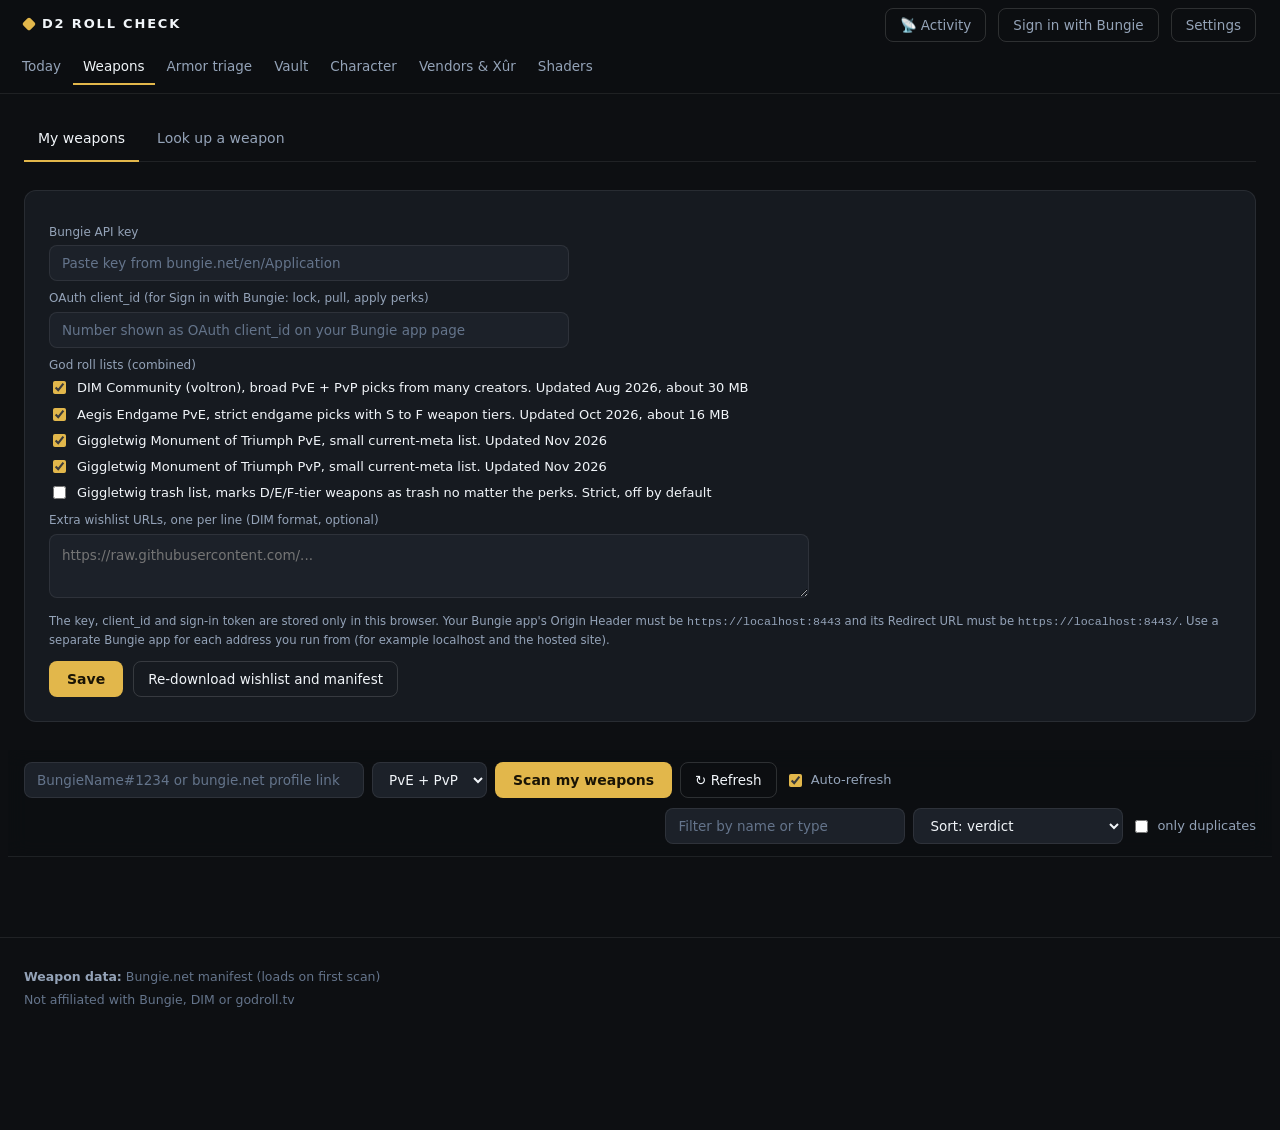
==== commit d3e04712: "Character page, make room when moving items from the vault to a character" ====
--- a/index.html
+++ b/index.html
@@ -193,6 +193,7 @@
     <a class="nav active" href="index.html#weapons">Weapons</a>
     <a class="nav" href="armor.html">Armor triage</a>
     <a class="nav" href="vault.html">Vault</a>
+    <a class="nav" href="character.html">Character</a>
     <a class="nav" href="vendors.html">Vendors &amp; Xûr</a>
     <a class="nav" href="shaders.html">Shaders</a>
   </nav>
@@ -283,6 +284,7 @@
         <a class="navcard" href="#lookup"><b><svg class="nicon" viewBox="0 0 18 18" width="18" height="18" aria-hidden="true" fill="none" stroke="currentColor" stroke-width="1.4" stroke-linecap="round" stroke-linejoin="round"><circle cx="7.5" cy="7.5" r="5"/><path d="m11.2 11.2 5 5"/></svg>Look up a weapon</b><span>See the recommended rolls for any weapon before you farm it.</span></a>
         <a class="navcard" href="armor.html"><b><svg class="nicon" viewBox="0 0 18 18" width="18" height="18" aria-hidden="true" fill="none" stroke="currentColor" stroke-width="1.4" stroke-linecap="round" stroke-linejoin="round"><path d="M9 1.8 15 4v5c0 3.6-2.6 6.2-6 7.2C5.6 15.2 3 12.6 3 9V4Z"/><path d="m6.3 9 1.9 1.9 3.6-3.8"/></svg>Armor triage</b><span>Keep or trash every armor piece, and what to farm next.</span></a>
         <a class="navcard" href="vault.html"><b><svg class="nicon" viewBox="0 0 18 18" width="18" height="18" aria-hidden="true" fill="none" stroke="currentColor" stroke-width="1.4" stroke-linecap="round" stroke-linejoin="round"><rect x="2" y="3" width="14" height="12" rx="2"/><circle cx="9" cy="9" r="2.6"/><path d="M9 6.4V5M9 13v-1.4M11.6 9H13M5 9h1.4"/></svg>Vault</b><span>Everything you own in one place: vault, characters and postmaster, with search and quick moves.</span></a>
+        <a class="navcard" href="character.html"><b><svg class="nicon" viewBox="0 0 18 18" width="18" height="18" aria-hidden="true" fill="none" stroke="currentColor" stroke-width="1.4" stroke-linecap="round" stroke-linejoin="round"><circle cx="9" cy="5.2" r="2.7"/><path d="M3.5 16c.4-3.3 2.6-5.3 5.5-5.3s5.1 2 5.5 5.3"/></svg>Character</b><span>Each character like the in-game screen, with every slot expanded. Equip, move, or fill a slot from the vault.</span></a>
         <a class="navcard" href="vendors.html"><b><svg class="nicon" viewBox="0 0 18 18" width="18" height="18" aria-hidden="true" fill="none" stroke="currentColor" stroke-width="1.4" stroke-linecap="round" stroke-linejoin="round"><path d="M3 6.5h12l-1 9H4Z"/><path d="M6.2 6.5V5a2.8 2.8 0 0 1 5.6 0v1.5"/></svg>Vendors &amp; Xûr</b><span>What's worth buying this week, Zavala, Shaxx and Xûr.</span></a>
         <a class="navcard" href="today.html"><b><svg class="nicon" viewBox="0 0 18 18" width="18" height="18" aria-hidden="true" fill="none" stroke="currentColor" stroke-width="1.4" stroke-linecap="round" stroke-linejoin="round"><rect x="2.5" y="3.5" width="13" height="12" rx="2"/><path d="M2.5 7.5h13M6 1.8v3.2M12 1.8v3.2"/><path d="M9 10v2.3l1.5 1"/></svg>Today</b><span>Lost sector, weekly rotations, featured activities and challenges.</span></a>
         <a class="navcard" href="shaders.html"><b><svg class="nicon" viewBox="0 0 18 18" width="18" height="18" aria-hidden="true" fill="none" stroke="currentColor" stroke-width="1.4" stroke-linecap="round" stroke-linejoin="round"><path d="M9 2c3.9 0 7 2.8 7 6.3 0 2-1.6 3.2-3.3 3.2h-1.4c-.9 0-1.5.8-1.2 1.6l.3.8c.4 1.1-.4 2.1-1.5 2.1C5 16 2 12.9 2 9c0-3.9 3.1-7 7-7Z"/><circle cx="5.8" cy="8.2" r=".9" fill="currentColor" stroke="none"/><circle cx="8.6" cy="5.4" r=".9" fill="currentColor" stroke="none"/><circle cx="12" cy="6.4" r=".9" fill="currentColor" stroke="none"/></svg>Shaders</b><span>Every shader in the game, which ones you own and where to get the rest.</span></a>
@@ -1607,7 +1609,15 @@
   i.locked = state_;
 }
 async function transfer(i, toVault, charId){
-  await bungieAction('/Destiny2/Actions/Items/TransferItem/', { itemReferenceHash: i.hash, stackSize: 1, transferToVault: toVault, itemId: i.id, characterId: charId, membershipType: state.acct.membershipType });
+  const go = () => bungieAction('/Destiny2/Actions/Items/TransferItem/', { itemReferenceHash: i.hash, stackSize: 1, transferToVault: toVault, itemId: i.id, characterId: charId, membershipType: state.acct.membershipType });
+  if (toVault){ await go(); if (typeof pmLeft === 'function') pmLeft(charId, i.id); return; }
+  // to a character: when that slot is full, stream.js first moves the lowest rarity, lowest power unlocked item there to the vault
+  const room = async force => { if (typeof pmEnsureRoom !== 'function') return {}; const r = await pmEnsureRoom(charId, i.hash, true, force);
+    if (r.err) throw new Error('No room for ' + i.name + ': ' + r.err + '.'); if (r.moved){ toast('Moved ' + r.moved + ' to the vault to make room'); await sleep(300); } return r; };
+  await room(false);
+  try { await go(); }
+  catch (e){ if (typeof pmIsNoRoom !== 'function' || !pmIsNoRoom(e) || ls.get('pmMakeRoom') === '0') throw e; await room(true); await go(); }
+  if (typeof pmLanded === 'function') pmLanded(charId, { id: i.id, hash: i.hash, qty: 1 });
 }
 async function pullFromPostmaster(i){
   // stream.js (Postmaster panel) frees a slot first by moving an unlocked item to the vault when the slot is full
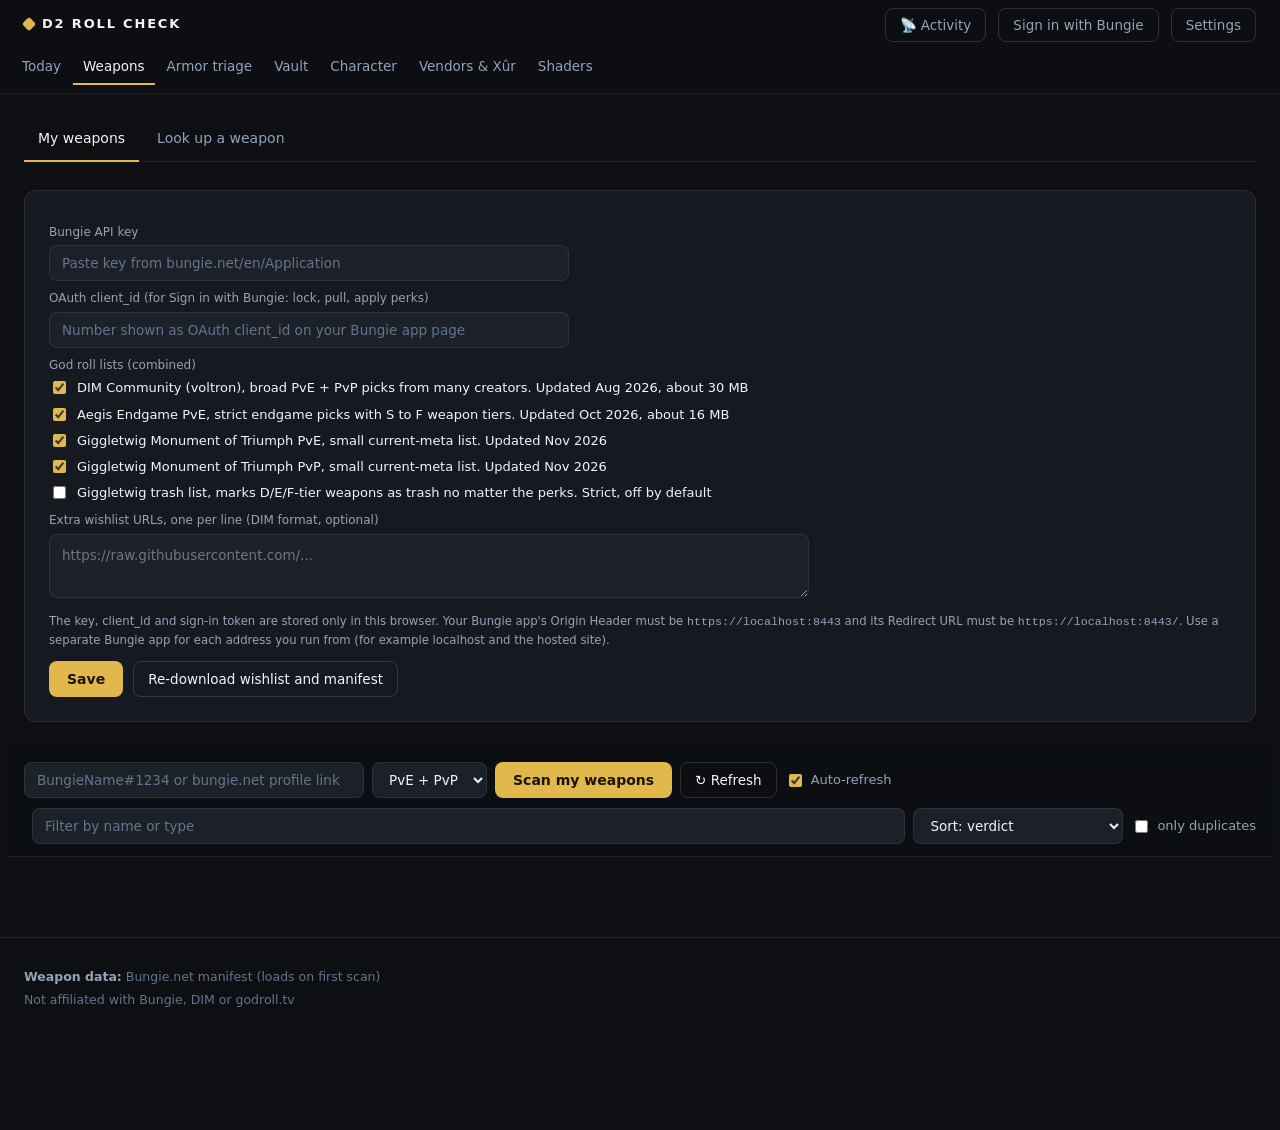
==== commit 04ffde87: "Faster rolls and page loads, responsive pinned panel, postmaster keeps Activity open, cache busting" ====
--- a/index.html
+++ b/index.html
@@ -182,20 +182,23 @@
   .sharedapp{padding:12px 14px;border:1px solid rgba(226,183,75,.3);background:rgba(226,183,75,.08);border-radius:8px;font-size:13.5px;margin-bottom:6px}
   .sharedapp b{color:#E2B74B}
 </style>
-<link rel="stylesheet" href="theme.css">
+<link rel="stylesheet" href="theme.css?v=__BUILD__">
+<link rel="preconnect" href="https://www.bungie.net" crossorigin>
+<link rel="dns-prefetch" href="https://www.bungie.net">
 <script src="config.js" onerror="this.remove()"></script>
+<script src="rating.js?v=__BUILD__"></script>
 </head>
 <body>
 <header>
-  <h1><a class="brand" href="index.html#home" title="Home overview">D2 Roll Check</a></h1>
+  <h1><a class="brand" href="index.html?v=__BUILD__#home" title="Home overview">D2 Roll Check</a></h1>
   <nav class="tabs">
-    <a class="nav" href="today.html">Today</a>
-    <a class="nav active" href="index.html#weapons">Weapons</a>
-    <a class="nav" href="armor.html">Armor triage</a>
-    <a class="nav" href="vault.html">Vault</a>
-    <a class="nav" href="character.html">Character</a>
-    <a class="nav" href="vendors.html">Vendors &amp; Xûr</a>
-    <a class="nav" href="shaders.html">Shaders</a>
+    <a class="nav" href="today.html?v=__BUILD__">Today</a>
+    <a class="nav active" href="index.html?v=__BUILD__#weapons">Weapons</a>
+    <a class="nav" href="armor.html?v=__BUILD__">Armor triage</a>
+    <a class="nav" href="vault.html?v=__BUILD__">Vault</a>
+    <a class="nav" href="character.html?v=__BUILD__">Character</a>
+    <a class="nav" href="vendors.html?v=__BUILD__">Vendors &amp; Xûr</a>
+    <a class="nav" href="shaders.html?v=__BUILD__">Shaders</a>
   </nav>
   <div class="spacer"></div>
   <span id="authStatus" class="dim-lbl"></span>
@@ -270,7 +273,7 @@
       </div>
       <div class="quick">
         <a class="qbtn primary" href="#weapons">Scan my weapons</a>
-        <a class="qbtn ghost" href="armor.html">Triage armor</a>
+        <a class="qbtn ghost" href="armor.html?v=__BUILD__">Triage armor</a>
       </div>
     </div>
     <div>
@@ -282,12 +285,12 @@
       <div class="navcards">
         <a class="navcard" href="#weapons"><b><svg class="nicon" viewBox="0 0 18 18" width="18" height="18" aria-hidden="true" fill="none" stroke="currentColor" stroke-width="1.4" stroke-linecap="round" stroke-linejoin="round"><circle cx="9" cy="9" r="5.5"/><path d="M9 1.5v3.5M9 13v3.5M1.5 9H5M13 9h3.5"/><circle cx="9" cy="9" r="1" fill="currentColor" stroke="none"/></svg>My weapons</b><span>Every weapon graded god roll, close or trash, with pull, lock and perk swaps.</span></a>
         <a class="navcard" href="#lookup"><b><svg class="nicon" viewBox="0 0 18 18" width="18" height="18" aria-hidden="true" fill="none" stroke="currentColor" stroke-width="1.4" stroke-linecap="round" stroke-linejoin="round"><circle cx="7.5" cy="7.5" r="5"/><path d="m11.2 11.2 5 5"/></svg>Look up a weapon</b><span>See the recommended rolls for any weapon before you farm it.</span></a>
-        <a class="navcard" href="armor.html"><b><svg class="nicon" viewBox="0 0 18 18" width="18" height="18" aria-hidden="true" fill="none" stroke="currentColor" stroke-width="1.4" stroke-linecap="round" stroke-linejoin="round"><path d="M9 1.8 15 4v5c0 3.6-2.6 6.2-6 7.2C5.6 15.2 3 12.6 3 9V4Z"/><path d="m6.3 9 1.9 1.9 3.6-3.8"/></svg>Armor triage</b><span>Keep or trash every armor piece, and what to farm next.</span></a>
-        <a class="navcard" href="vault.html"><b><svg class="nicon" viewBox="0 0 18 18" width="18" height="18" aria-hidden="true" fill="none" stroke="currentColor" stroke-width="1.4" stroke-linecap="round" stroke-linejoin="round"><rect x="2" y="3" width="14" height="12" rx="2"/><circle cx="9" cy="9" r="2.6"/><path d="M9 6.4V5M9 13v-1.4M11.6 9H13M5 9h1.4"/></svg>Vault</b><span>Everything you own in one place: vault, characters and postmaster, with search and quick moves.</span></a>
-        <a class="navcard" href="character.html"><b><svg class="nicon" viewBox="0 0 18 18" width="18" height="18" aria-hidden="true" fill="none" stroke="currentColor" stroke-width="1.4" stroke-linecap="round" stroke-linejoin="round"><circle cx="9" cy="5.2" r="2.7"/><path d="M3.5 16c.4-3.3 2.6-5.3 5.5-5.3s5.1 2 5.5 5.3"/></svg>Character</b><span>Each character like the in-game screen, with every slot expanded. Equip, move, or fill a slot from the vault.</span></a>
-        <a class="navcard" href="vendors.html"><b><svg class="nicon" viewBox="0 0 18 18" width="18" height="18" aria-hidden="true" fill="none" stroke="currentColor" stroke-width="1.4" stroke-linecap="round" stroke-linejoin="round"><path d="M3 6.5h12l-1 9H4Z"/><path d="M6.2 6.5V5a2.8 2.8 0 0 1 5.6 0v1.5"/></svg>Vendors &amp; Xûr</b><span>What's worth buying this week, Zavala, Shaxx and Xûr.</span></a>
-        <a class="navcard" href="today.html"><b><svg class="nicon" viewBox="0 0 18 18" width="18" height="18" aria-hidden="true" fill="none" stroke="currentColor" stroke-width="1.4" stroke-linecap="round" stroke-linejoin="round"><rect x="2.5" y="3.5" width="13" height="12" rx="2"/><path d="M2.5 7.5h13M6 1.8v3.2M12 1.8v3.2"/><path d="M9 10v2.3l1.5 1"/></svg>Today</b><span>Lost sector, weekly rotations, featured activities and challenges.</span></a>
-        <a class="navcard" href="shaders.html"><b><svg class="nicon" viewBox="0 0 18 18" width="18" height="18" aria-hidden="true" fill="none" stroke="currentColor" stroke-width="1.4" stroke-linecap="round" stroke-linejoin="round"><path d="M9 2c3.9 0 7 2.8 7 6.3 0 2-1.6 3.2-3.3 3.2h-1.4c-.9 0-1.5.8-1.2 1.6l.3.8c.4 1.1-.4 2.1-1.5 2.1C5 16 2 12.9 2 9c0-3.9 3.1-7 7-7Z"/><circle cx="5.8" cy="8.2" r=".9" fill="currentColor" stroke="none"/><circle cx="8.6" cy="5.4" r=".9" fill="currentColor" stroke="none"/><circle cx="12" cy="6.4" r=".9" fill="currentColor" stroke="none"/></svg>Shaders</b><span>Every shader in the game, which ones you own and where to get the rest.</span></a>
+        <a class="navcard" href="armor.html?v=__BUILD__"><b><svg class="nicon" viewBox="0 0 18 18" width="18" height="18" aria-hidden="true" fill="none" stroke="currentColor" stroke-width="1.4" stroke-linecap="round" stroke-linejoin="round"><path d="M9 1.8 15 4v5c0 3.6-2.6 6.2-6 7.2C5.6 15.2 3 12.6 3 9V4Z"/><path d="m6.3 9 1.9 1.9 3.6-3.8"/></svg>Armor triage</b><span>Keep or trash every armor piece, and what to farm next.</span></a>
+        <a class="navcard" href="vault.html?v=__BUILD__"><b><svg class="nicon" viewBox="0 0 18 18" width="18" height="18" aria-hidden="true" fill="none" stroke="currentColor" stroke-width="1.4" stroke-linecap="round" stroke-linejoin="round"><rect x="2" y="3" width="14" height="12" rx="2"/><circle cx="9" cy="9" r="2.6"/><path d="M9 6.4V5M9 13v-1.4M11.6 9H13M5 9h1.4"/></svg>Vault</b><span>Everything you own in one place: vault, characters and postmaster, with search and quick moves.</span></a>
+        <a class="navcard" href="character.html?v=__BUILD__"><b><svg class="nicon" viewBox="0 0 18 18" width="18" height="18" aria-hidden="true" fill="none" stroke="currentColor" stroke-width="1.4" stroke-linecap="round" stroke-linejoin="round"><circle cx="9" cy="5.2" r="2.7"/><path d="M3.5 16c.4-3.3 2.6-5.3 5.5-5.3s5.1 2 5.5 5.3"/></svg>Character</b><span>Each character like the in-game screen, with every slot expanded. Equip, move, or fill a slot from the vault.</span></a>
+        <a class="navcard" href="vendors.html?v=__BUILD__"><b><svg class="nicon" viewBox="0 0 18 18" width="18" height="18" aria-hidden="true" fill="none" stroke="currentColor" stroke-width="1.4" stroke-linecap="round" stroke-linejoin="round"><path d="M3 6.5h12l-1 9H4Z"/><path d="M6.2 6.5V5a2.8 2.8 0 0 1 5.6 0v1.5"/></svg>Vendors &amp; Xûr</b><span>What's worth buying this week, Zavala, Shaxx and Xûr.</span></a>
+        <a class="navcard" href="today.html?v=__BUILD__"><b><svg class="nicon" viewBox="0 0 18 18" width="18" height="18" aria-hidden="true" fill="none" stroke="currentColor" stroke-width="1.4" stroke-linecap="round" stroke-linejoin="round"><rect x="2.5" y="3.5" width="13" height="12" rx="2"/><path d="M2.5 7.5h13M6 1.8v3.2M12 1.8v3.2"/><path d="M9 10v2.3l1.5 1"/></svg>Today</b><span>Lost sector, weekly rotations, featured activities and challenges.</span></a>
+        <a class="navcard" href="shaders.html?v=__BUILD__"><b><svg class="nicon" viewBox="0 0 18 18" width="18" height="18" aria-hidden="true" fill="none" stroke="currentColor" stroke-width="1.4" stroke-linecap="round" stroke-linejoin="round"><path d="M9 2c3.9 0 7 2.8 7 6.3 0 2-1.6 3.2-3.3 3.2h-1.4c-.9 0-1.5.8-1.2 1.6l.3.8c.4 1.1-.4 2.1-1.5 2.1C5 16 2 12.9 2 9c0-3.9 3.1-7 7-7Z"/><circle cx="5.8" cy="8.2" r=".9" fill="currentColor" stroke="none"/><circle cx="8.6" cy="5.4" r=".9" fill="currentColor" stroke="none"/><circle cx="12" cy="6.4" r=".9" fill="currentColor" stroke="none"/></svg>Shaders</b><span>Every shader in the game, which ones you own and where to get the rest.</span></a>
       </div>
     </div>
     <div class="two">
@@ -325,6 +328,8 @@
         <option value="type">Sort: weapon type</option>
         <option value="dupes">Sort: duplicates, best copy first</option>
         <option value="score">Sort: roll score</option>
+        <option value="pve">Sort: best for PvE</option>
+        <option value="pvp">Sort: best for PvP</option>
       </select>
       <label class="dim-lbl"><input type="checkbox" id="onlyDupes"> only duplicates</label>
     </div>
@@ -766,12 +771,13 @@
   if (full) ls.set('bungieName', full);
   $('btnScan').disabled = true; state.scanning = true;
   try {
-    await loadDefs();
-    await loadWishlist();
+    // manifest, wishlists and the Bungie account lookups run side by side; items wait for all of them
+    const defsP = loadDefs(), wlP = loadWishlist();
+    defsP.catch(() => {}); wlP.catch(() => {});
     let acct = null;
     if (auth.valid()){
       setStatus('Loading your signed-in account...');
-      const me = await bungie('/User/GetMembershipsForCurrentUser/');
+      const me = await (window.myMemberships ? myMemberships(bungie) : bungie('/User/GetMembershipsForCurrentUser/'));
       const ms = me.destinyMemberships || [];
       acct = ms.find(m => m.membershipId === me.primaryMembershipId) || ms.find(m => m.crossSaveOverride && m.membershipType === m.crossSaveOverride) || ms[0];
       if (!acct) throw new Error('No Destiny account found on your signed-in Bungie account.');
@@ -789,8 +795,9 @@
     }
     setStatus('Loading inventory...');
     state.acct = { membershipType: acct.membershipType, membershipId: acct.membershipId };
-    const p = await bungie('/Destiny2/' + acct.membershipType + '/Profile/' + acct.membershipId + '/?components=102,200,201,204,205,300,305,310');
+    const p = await bungie('/Destiny2/' + acct.membershipType + '/Profile/' + acct.membershipId + '/?components=102,200,201,204,205,300,304,305,310');
     state.bungieTime = p.responseMintedTimestamp ? new Date(p.responseMintedTimestamp).getTime() : 0;
+    await defsP; await wlP;
     buildItems(p);
     rerate();
     trackDrops(p);
@@ -920,6 +927,8 @@
     }
     it.r.mlabel = it.r.isMine || it.r.verdict === 'exotic' || it.r.verdict === 'unrated' ? '' : mode === 'pve' ? 'PvE' : mode === 'pvp' ? 'PvP'
       : modeLabelOf(it.r.verdict === 'god' ? it.r.full : it.r.entry ? [it.r.entry] : []);
+    // PvE and PvP scored separately (rating.js), whatever the overall verdict says
+    it.split = typeof modeSplit === 'function' ? modeSplit(it.hash, it.have, nameOf, h => (state.defs[h] || {}).t, state.wl) : null;
     // perks from the matched roll that are on the gun but not currently selected
     it.swap = (it.r.verdict === 'god' || it.r.verdict === 'close') && it.r.entry ? swapsFor(it.r.entry) : [];
   }
@@ -941,6 +950,12 @@
     }
     ls.set('weaponIndex', JSON.stringify({ at: Date.now(), m: wi }));
   } catch {}
+  // per item verdicts, so the Character page can label every weapon the same way
+  try {
+    const vm = {};
+    for (const it of state.items) if (it.id) vm[it.id] = [it.r.verdict, (it.r.reason || '').slice(0, 110), it.dupCount > 1 ? it.dupRank + '/' + it.dupCount : '', it.tier !== 6 && !it.gearTier ? 1 : 0, it.split || null];
+    ls.set('verdicts:weapons', JSON.stringify({ at: Date.now(), m: vm }));
+  } catch {}
   const c = {}; state.items.forEach(i => c[i.r.verdict] = (c[i.r.verdict] || 0) + 1);
   try { ls.set('weaponSummary', JSON.stringify({ at: Date.now(), total: state.items.length, c })); } catch {}   // for the Home view
   if (typeof renderHome === 'function') renderHome();
@@ -970,6 +985,7 @@
   }).join('') + '</div>';
 }
 
+function modeVal(i, m){ const x = i.split && i.split[m]; return !x ? -1 : x[4] ? 0 : x[0]; }
 function render(){
   const q = $('filterText').value.trim().toLowerCase();
   const sort = $('sort').value;
@@ -979,6 +995,7 @@
     : sort === 'type' ? a.type.localeCompare(b.type) || a.name.localeCompare(b.name)
     : sort === 'dupes' ? (b.dupCount > 1) - (a.dupCount > 1) || a.name.localeCompare(b.name) || a.dupRank - b.dupRank
     : sort === 'score' ? (b.score ?? -1) - (a.score ?? -1) || a.name.localeCompare(b.name)
+    : sort === 'pve' || sort === 'pvp' ? modeVal(b, sort) - modeVal(a, sort) || a.name.localeCompare(b.name)
     : VERDICT_ORDER[a.r.verdict] - VERDICT_ORDER[b.r.verdict] || a.name.localeCompare(b.name));
   $('grid').innerHTML = list.map(i => {
     const r = i.r, note = r.entry ? state.wl.notes[r.entry.n] : '';
@@ -995,7 +1012,7 @@
     return '<div class="card wcard ' + r.verdict + (state.picked.has(i.id) ? ' picked' : '') + '" data-open="' + esc(i.id) + '" title="Click for perks and stats">' +
       '<label class="pickbox" title="Select for bulk actions"><input type="checkbox" data-pick="' + esc(i.id) + '"' + (state.picked.has(i.id) ? ' checked' : '') + '></label>' +
       // header: icon, name + subtitle, then score / tier / verdict on one row
-      '<div class="chead"><img loading="lazy" src="' + (i.icon ? 'https://www.bungie.net' + esc(i.icon) : '') + '" alt="">' +
+      '<div class="chead">' + tierIcon('<img decoding="async" loading="lazy" src="' + (i.icon ? 'https://www.bungie.net' + esc(i.icon) : '') + '" alt="">', i.gearTier) +
         '<div class="ctitle"><div class="top"><span class="name">' + esc(i.name) + '</span></div>' +
         '<div class="meta">' + esc(i.type) + ' · ' + esc(i.loc.replace(' (equipped)', '')) + (i.power ? ' · ' + i.power : '') + '</div></div>' +
         '<div class="cstats">' + (i.score != null ? '<span class="score" title="Roll score">' + i.score + '</span>' : '') +
@@ -1009,6 +1026,7 @@
         (noteFor(i.id) ? '<div class="mynote" title="Your note. Click the card to edit.">📝 ' + esc(noteFor(i.id)) + '</div>' : '') +
         '<div class="reason">' + esc(r.reason) + (r.matches > 1 ? ' · ' + r.matches + ' rolls' : '') +
           (i.roles && i.roles.length ? '<span class="roles"> · ' + i.roles.map(esc).join(', ') + '</span>' : '') + '</div>' +
+        (i.split && typeof modeGraph === 'function' ? modeGraph(i.split, { compact: true }) : '') +
         '<div class="scoreline">' +
           (i.dupCount > 1 && i.dupRank === 1 ? '<span class="dup best">Best of ' + i.dupCount + '</span>' : '') +
           (i.dupCount > 1 && i.dupRank !== 1 ? '<span class="dup">Copy ' + i.dupRank + '/' + i.dupCount + '</span>' : '') + '</div>' +
@@ -1320,7 +1338,7 @@
       const isPick = pc && maxPick && pc >= maxPick * 0.25;
       const enh = /enhanced/i.test(p.itemTypeDisplayName || '');
       return '<button class="perk-o' + (selected ? ' sel' : '') + (owned ? ' own' : '') + (item && !owned ? ' notown' : '') + (enh ? ' enh' : '') + '" data-col="' + c.socketIndex + '" data-plug="' + h + '">' +
-        '<img src="https://www.bungie.net' + esc(p.displayProperties.icon) + '" alt="">' +
+        '<img decoding="async" src="https://www.bungie.net' + esc(p.displayProperties.icon) + '" alt="">' +
         (selected ? '<b class="chk">✓</b>' : '') + (mineNames.has(k) ? '<b class="star" title="In MY god roll">★</b>' : isPick ? '<b class="thumb" title="Recommended in the god roll lists">👍</b>' : '') +
         '</button>';
     }).join('') + '</div>';
@@ -1342,6 +1360,14 @@
   const extraChanged = Object.keys(D.extra).length > 0;
   const notOwned = item ? changed.filter(k => !((item.owned[k] || []).some(x => normName(plugName(x)) === normName(plugName(D.preview[k]))))) : [];
   const r = item && item.r;
+  // PvE vs PvP graph: the copy as it is, or live for the perks being previewed
+  let splitHtml = '';
+  if (typeof modeSplit === 'function' && state.wl){
+    const previewing = changed.length > 0 || !item;
+    const selNames = new Set(Object.values(sel).map(h => normName(plugName(h))).filter(Boolean));
+    const sp = !previewing && item.split ? item.split : modeSplit(def.hash, selNames, nameOf, h => (state.defs[h] || {}).t, state.wl);
+    splitHtml = '<div class="dsplit"><div class="dim-lbl">' + (previewing ? (item ? 'PvE vs PvP for the perks you picked' : 'PvE vs PvP for the perks shown') : 'PvE vs PvP for this copy') + '</div>' + modeGraph(sp) + '</div>';
+  }
   // PvE / PvP / My god roll buttons (one click previews the whole roll; click again for the next one)
   if (!D.rolls) D.rolls = { pve: rollsFor('pve'), pvp: rollsFor('pvp') };
   const rb = (k, label) => { const n = D.rolls[k].length, on = D.roll && D.roll.mode === k;
@@ -1355,7 +1381,7 @@
   const where = item ? [item.loc, item.power ? 'Power ' + item.power : '', item.gearTier ? 'Tier ' + item.gearTier : '', item.locked ? '🔒 Locked' : ''].filter(Boolean).join(' · ') : 'Not in inventory';
   $('dbody').innerHTML =
     '<div class="dhead" style="--shot:url(' + (def.screenshot ? 'https://www.bungie.net' + esc(def.screenshot) : '') + ')">' +
-      '<img class="dicon" src="https://www.bungie.net' + esc(def.displayProperties.icon) + '" alt="">' +
+      '<img decoding="async" class="dicon" src="https://www.bungie.net' + esc(def.displayProperties.icon) + '" alt="">' +
       '<div><div class="dname">' + esc(def.displayProperties.name) + (r ? ' <span class="badge ' + r.verdict + '">' + LABEL[r.verdict] + (r.mlabel ? '<span class="bmode"> · ' + r.mlabel + '</span>' : '') + '</span>' : '') + '</div>' +
       '<div class="meta">' + metaBits.map(esc).join(' · ') + '</div>' +
       '<div class="dstatus"><span class="where' + (item ? '' : ' none') + '">' + esc(where) + '</span>' +
@@ -1368,7 +1394,7 @@
       (changed.length && notOwned.length ? '<div class="swapnote">This copy does not have: ' + notOwned.map(k => esc(plugName(D.preview[k]))).join(', ') + '. Those can only be saved as your god roll, not applied.</div>' : '') +
       modHtml +
       '</div>' +
-      '<div class="dside">' + rollBtns + mwHtml +
+      '<div class="dside">' + splitHtml + rollBtns + mwHtml +
         '<button class="primary" id="dSave">★ Save as My god roll</button>' +
         (mine ? '<button class="ghost" id="dClear">Clear my god roll</button>' : '') +
         (changed.length || extraChanged ? '<button class="ghost" id="dReset">Reset to ' + (item ? 'current perks' : 'default') + '</button>' : '') +
@@ -1770,11 +1796,28 @@
   }
   $('lookupResults').innerHTML = hits.map(h => {
     const d = state.defs[h];
-    return '<div class="lookup-item" data-h="' + h + '"><img src="https://www.bungie.net' + esc(d.i) + '" alt=""><div><b>' + esc(d.n) + '</b><div class="meta">' + esc(d.t) + ' · ' + state.wl.good.get(h).length + ' recommended combos</div></div></div>';
+    const wm = typeof weaponModes === 'function' ? weaponModes(h, nameOf, h => (state.defs[h] || {}).t, state.wl) : null;
+    return '<div class="lookup-item" data-h="' + h + '"><img src="https://www.bungie.net' + esc(d.i) + '" alt=""><div><b>' + esc(d.n) + '</b><div class="meta">' + esc(d.t) + ' · ' + state.wl.good.get(h).length + ' recommended combos' +
+      (wm ? ' · PvE ' + wm.pve.n + ' · PvP ' + wm.pvp.n + (wm.aegis ? ' · Aegis ' + esc(wm.aegis) : '') : '') + '</div></div></div>';
   }).join('') || '<div style="color:var(--dim)">No recommended rolls found for that name.</div>';
   $('lookupResults').querySelectorAll('.lookup-item').forEach(el => el.onclick = () => { showRolls(+el.dataset.h); openDetail(null, +el.dataset.h); });
 }
 
+// Look up: what the weapon is recommended for in each mode, the traits each mode wants, and how every copy you own scores
+function lookupModes(h, d){
+  if (typeof weaponModes !== 'function') return '';
+  const wm = weaponModes(h, nameOf, h => (state.defs[h] || {}).t, state.wl), tot = wm.pve.n + wm.pvp.n || 1;
+  const side = (m, label) => '<div><h4>' + label + '</h4><div class="n">' + wm[m].n + '<span class="dim-lbl"> recommended rolls</span></div>' +
+    '<div class="share"><b style="width:' + Math.round(wm[m].n / tot * 100) + '%"></b></div>' +
+    '<div class="dim-lbl">' + (wm[m].top.length ? 'Most wanted traits: ' + wm[m].top.map(esc).join(', ') : 'No ' + label + ' rolls on your lists') + '</div></div>';
+  const verdict = !wm.pve.n && !wm.pvp.n ? 'No tagged rolls on your lists.' : wm.pve.n >= wm.pvp.n * 2 ? 'Mostly a PvE weapon.' : wm.pvp.n >= wm.pve.n * 2 ? 'Mostly a PvP weapon.' : 'Wanted in both PvE and PvP.';
+  const mine = (state.items || []).filter(i => i.hash === h || normName(i.name) === normName(d.n));
+  const copies = mine.length ? '<div class="mgcopies"><div class="dim-lbl">Your copies (' + mine.length + ')</div>' +
+    mine.map(i => '<div class="mgcopy" data-open="' + esc(i.id) + '" style="cursor:pointer"><div><b>' + esc(i.loc.replace(' (equipped)', '')) + (i.power ? ' · ' + i.power : '') + '</b><small>' + esc((i.active || []).slice(1, 5).join(', ')) + '</small></div>' +
+      (i.split ? modeGraph(i.split, { compact: true }) : '<span class="dim-lbl">Not rated</span>') + '</div>').join('') + '</div>'
+    : '<div class="dim-lbl">You don\'t own a copy' + (state.items && state.items.length ? '.' : ' (or your weapons have not been scanned yet).') + '</div>';
+  return '<div class="lookmodes"><div class="dim-lbl">' + verdict + (wm.aegis ? ' <span class="mg-aegis">Aegis ' + esc(wm.aegis) + ' tier (PvE)</span>' : '') + '</div><div class="mgw">' + side('pve', 'PvE') + side('pvp', 'PvP') + '</div>' + copies + '</div>';
+}
 function showRolls(h){
   lastLookup = h;
   const mode = $('lookupMode').value;
@@ -1785,11 +1828,11 @@
     e.p.forEach(p => g.perks.add(nameOf(p) || p)); g.count++;
   }
   const d = state.defs[h];
-  $('lookupRolls').innerHTML = '<h3>' + esc(d.n) + ' · ' + esc(d.t) + '</h3>' + [...groups].map(([n, g]) =>
+  $('lookupRolls').innerHTML = '<h3>' + esc(d.n) + ' · ' + esc(d.t) + '</h3>' + lookupModes(h, d) + [...groups].map(([n, g]) =>
     '<div class="roll"><div class="perks">' + [...g.perks].map(p => '<span class="perk hit">' + esc(p) + '</span>').join('') + '</div>' +
     '<div class="tags">' + (g.m ? g.m.toUpperCase() + ' · ' : '') + g.count + ' combos</div>' +
     (state.wl.notes[n] ? '<details><summary>Notes</summary><p>' + esc(state.wl.notes[n]) + '</p></details>' : '') + '</div>'
-  ).join('');
+  ).join('');  $('lookupRolls').querySelectorAll('.mgcopy[data-open]').forEach(el => el.onclick = () => { const it = state.items.find(x => x.id === el.dataset.open); if (it) openDetail(it); });
 }
 // ---- footer: which data this page is using ----
 function updateFooter(){
@@ -1949,6 +1992,6 @@
 $('btnLockGod').onclick = () => bulkLock(i => i.r.verdict === 'god', 'god rolls');
 $('btnLockFav').onclick = () => bulkLock(i => tagFor(i).includes('favorite'), 'favorites');
 </script>
-<script src="stream.js"></script>
+<script src="stream.js?v=__BUILD__"></script>
 </body>
 </html>
--- a/theme.css
+++ b/theme.css
@@ -443,3 +443,142 @@
 .pmempty{font-size:12px; padding:2px 0}
 body.streampinned .pmpanel{right:390px}
 .pmroom{display:flex; gap:8px; align-items:flex-start; padding:0 14px 10px; font-size:12.5px; color:var(--text); cursor:pointer} .pmroom input{margin-top:2px}
+
+/* ---- roll inspector (stream.js) ---- */
+.rollpop{position:fixed; z-index:70; width:330px; max-height:80vh; overflow:auto; background:#12161c; border:1px solid var(--line2); border-radius:var(--radius-sm); box-shadow:0 14px 40px rgba(0,0,0,.6); padding:12px; font-size:12.5px}
+.rp-head{display:flex; gap:10px; align-items:center; margin-bottom:10px} .rp-head img{width:44px; height:44px; border-radius:4px} .rp-head b{display:block; font-size:14px} .rp-head span{color:var(--dim); font-size:11.5px}
+.rp-perks{display:grid; gap:5px; margin-bottom:10px}
+.rollpop{width:380px}
+.rp-stats{margin-bottom:8px}
+.rp-frame{display:flex; gap:8px; align-items:center; padding:8px; margin:6px 0; background:rgba(255,255,255,.04); border-radius:6px} .rp-frame img,.rp-frame .rp-noimg{width:30px; height:30px; border-radius:4px}
+.rp-frame b{display:block} .rp-frame small{color:var(--dim); font-size:10.5px}
+.rp-cols{display:grid; gap:0}
+.rp-col{display:flex; align-items:center; gap:8px; padding:6px 0; border-top:1px solid var(--line)}
+.rp-cur{display:flex; gap:8px; align-items:center; flex:1; min-width:0} .rp-cur img,.rp-cur .rp-noimg{width:30px; height:30px; border-radius:50%; background:#1d4a7a; flex:none}
+.rp-cur b{display:block; font-weight:600; white-space:nowrap; overflow:hidden; text-overflow:ellipsis} .rp-cur small{color:var(--dim); font-size:10.5px} .rp-cur.enh b{color:#E2B74B}
+.rp-alts{display:flex; gap:4px; flex-wrap:wrap; justify-content:flex-end; max-width:55%}
+.rp-alt{width:30px; height:30px; padding:0; border-radius:50%; border:1px solid var(--line2); background:#1d2430; cursor:pointer; overflow:hidden}
+.rp-alt img,.rp-alt .rp-noimg{width:100%; height:100%; border-radius:50%} .rp-alt:hover{border-color:var(--accent); box-shadow:0 0 0 1px var(--accent)} .rp-alt.enh{border-color:#E2B74B}
+.rp-alt[disabled]{opacity:.35; cursor:not-allowed} .rp-alt.busy{opacity:.5; animation:rpspin 1s linear infinite} @keyframes rpspin{to{transform:rotate(360deg)}}
+.rp-mods{display:flex; gap:6px; flex-wrap:wrap; padding-top:8px; border-top:1px solid var(--line)} .rp-mod img,.rp-mod .rp-noimg{width:30px; height:30px; border-radius:4px; display:block; background:#1d2430}
+.rp-hint{font-size:11px; color:var(--dim); margin-top:8px}
+.rp-perk{display:flex; gap:8px; align-items:center} .rp-perk img,.rp-noimg{width:26px; height:26px; border-radius:50%; background:#1d2430; flex:none}
+.rp-perk b{display:block; font-weight:600} .rp-perk small{color:var(--dim); font-size:10.5px}
+.rp-perk.enh b{color:#E2B74B}
+.rp-stats{display:grid; gap:3px; border-top:1px solid var(--line); padding-top:8px}
+.rp-stat{display:grid; grid-template-columns:110px 1fr 34px; gap:8px; align-items:center; font-size:11.5px} .rp-stat span{color:var(--dim)} .rp-stat b{text-align:right; font-variant-numeric:tabular-nums}
+.rp-stat i{height:6px; background:rgba(255,255,255,.08); border-radius:3px; overflow:hidden} .rp-stat i em{display:block; height:100%; background:#cbd5e1} .rp-stat i.nobar{background:none}
+.pmrow[data-roll]{cursor:pointer} .pmrow[data-roll]:hover .pmname{color:var(--accent)}
+
+.rp-mod.edit{padding:0; border:1px solid var(--line2); border-radius:5px; background:#1d2430; cursor:pointer; width:32px; height:32px; overflow:hidden}
+.rp-mod.edit img{width:100%; height:100%; border-radius:0} .rp-mod.edit:hover,.rp-mod.edit.on{border-color:var(--accent); box-shadow:0 0 0 1px var(--accent)}
+.rp-mod.edit.empty{border-style:dashed} .rp-plus{display:grid; place-items:center; height:100%; color:var(--dim); font-size:18px}
+.rp-modlist{margin-top:8px; border:1px solid var(--line); border-radius:6px; padding:8px; background:rgba(255,255,255,.02)}
+.rp-modq{width:100%; margin-bottom:6px; font-size:12px; padding:4px 8px}
+.rp-modopts{display:grid; gap:4px; max-height:240px; overflow:auto}
+.rp-modopt{display:flex; gap:8px; align-items:center; text-align:left; font:inherit; color:var(--text); background:#161b22; border:1px solid var(--line); border-radius:5px; padding:4px 6px; cursor:pointer}
+.rp-modopt img,.rp-modopt .rp-noimg{width:28px; height:28px; border-radius:3px; flex:none} .rp-modopt b{display:block; font-weight:600; font-size:12px} .rp-modopt small{color:var(--dim); font-size:10.5px}
+.rp-modopt:hover{border-color:var(--accent)} .rp-modopt.cur{border-color:#3FB37F} .rp-modopt.busy{opacity:.5}
+
+#btnPM.pmfull{border-color:#E5534B; color:#fff; background:rgba(229,83,75,.25); animation:pmpulse 1.6s ease-in-out infinite}
+@keyframes pmpulse{50%{box-shadow:0 0 0 4px rgba(229,83,75,.25)}}
+.pmchar.almost{border-color:rgba(226,183,75,.55)} .pmchar.almost .pmcount{color:#E2B74B}
+.pmchar.full{border-color:#E5534B; background:linear-gradient(180deg, rgba(229,83,75,.22), rgba(229,83,75,.06))} .pmchar.full .pmcount{color:#FFB4B0}
+
+/* ---- pinned Activity panel (390px on the right): the page gets that much narrower, so the header has to wrap
+   sooner, and floating cards must stay left of the panel ---- */
+@media (max-width:1710px){
+  body.streampinned header{flex-wrap:wrap; row-gap:6px}
+  body.streampinned header .tabs{order:3; flex-basis:100%; margin-left:-12px; overflow-x:auto}
+}
+body.streampinned header{max-width:100%; box-sizing:border-box}
+body.streampinned .pmpanel{z-index:51}
+
+/* ---- PvE vs PvP graph (rating.js modeGraph) ---- */
+.mg{margin:8px 0; padding:8px 10px; border:1px solid var(--line); border-radius:8px; background:rgba(255,255,255,.02); font-size:12px}
+.mg.compact{padding:6px 8px; margin:6px 0}
+.mg-head{display:flex; justify-content:space-between; align-items:center; margin-bottom:6px; font-size:10.5px; font-weight:800; letter-spacing:.1em; text-transform:uppercase; color:var(--faint)}
+.mg-call{letter-spacing:0; text-transform:none; font-size:12px; font-weight:800; padding:1px 8px; border-radius:4px}
+.mg-call.keep{background:rgba(63,179,127,.18); color:#5fd39c} .mg-call.maybe{background:rgba(226,183,75,.16); color:#E2B74B}
+.mg-call.trash{background:rgba(229,83,75,.18); color:#ff7b73} .mg-call.none{background:rgba(255,255,255,.06); color:var(--dim)}
+.mg-row{display:grid; grid-template-columns:32px minmax(70px,1fr) 16px auto; gap:8px; align-items:center; padding:2px 0}
+.mg.compact .mg-row{grid-template-columns:30px minmax(60px,1fr) 14px auto; gap:6px}
+.mg-m{font-weight:800; color:var(--text); font-size:11.5px}
+.mg-bar{position:relative; height:9px; border-radius:5px; overflow:hidden;
+  background:linear-gradient(90deg,#E5534B 0 20%,#e8833a 20% 40%,#E2B74B 40% 60%,#9ccc65 60% 80%,#3FB37F 80% 100%)}
+.mg-bar::before{content:""; position:absolute; inset:0; background:repeating-linear-gradient(90deg,transparent 0 calc(20% - 1px),rgba(13,15,18,.9) calc(20% - 1px) 20%)}
+.mg-bar u{position:absolute; top:0; bottom:0; right:0; background:rgba(13,15,18,.78); text-decoration:none}
+.mg-bar em{position:absolute; top:-1px; bottom:-1px; width:2px; margin-left:-1px; background:#fff; box-shadow:0 0 4px rgba(255,255,255,.7)}
+.mg-bar.off{background:rgba(255,255,255,.06)} .mg-bar.off::before,.mg-bar.off u{display:none}
+.mg-g{font-weight:900; text-align:center; font-size:12px}
+.mg-g.gS{color:#E2B74B} .mg-g.gA{color:#3FB37F} .mg-g.gB{color:#9ccc65} .mg-g.gC{color:#E2B74B} .mg-g.gD{color:#e8833a} .mg-g.gF{color:#E5534B} .mg-g.g–{color:var(--faint)}
+.mg-v{font-size:11px; font-weight:700; text-align:right; white-space:nowrap}
+.mg-v.keep{color:#5fd39c} .mg-v.maybe{color:#E2B74B} .mg-v.trash{color:#ff7b73} .mg-v.none{color:var(--faint); font-weight:500}
+.mg-sub{display:flex; flex-wrap:wrap; gap:4px 14px; padding:2px 0 6px 40px; color:var(--dim); font-size:11px}
+.mg-sub span{display:inline-flex; align-items:center; gap:6px}
+.mg-sub i{display:inline-block; width:54px; height:4px; border-radius:2px; background:rgba(255,255,255,.08); overflow:hidden}
+.mg-sub i b{display:block; height:100%; background:var(--dim)}
+.mg-lean{margin-top:4px; color:var(--dim); font-size:11.5px}
+.mg-aegis{display:inline-block; margin-left:6px; font-size:10.5px; font-weight:800; color:#E2B74B; border:1px solid rgba(226,183,75,.4); border-radius:3px; padding:0 5px}
+.mgshort{font-size:10.5px; font-weight:700; color:var(--dim)}
+/* lookup: what a weapon is recommended for */
+.mgw{display:grid; grid-template-columns:1fr 1fr; gap:10px; margin:10px 0 14px}
+.mgw > div{border:1px solid var(--line); border-radius:8px; padding:10px 12px; background:rgba(255,255,255,.02)}
+.mgw h4{margin:0 0 4px; font-size:13px} .mgw .n{font-size:22px; font-weight:800} .mgw .dim-lbl{font-size:11.5px}
+.mgw .share{height:6px; border-radius:3px; background:rgba(255,255,255,.08); overflow:hidden; margin:6px 0} .mgw .share b{display:block; height:100%; background:#E2B74B}
+.mgcopies .mgcopy{display:grid; grid-template-columns:minmax(140px,220px) 1fr; gap:12px; align-items:center; border-top:1px solid var(--line); padding:6px 0}
+.mgcopies .mgcopy small{display:block; color:var(--dim)}
+@media (max-width:640px){ .mgw{grid-template-columns:1fr} .mgcopies .mgcopy{grid-template-columns:1fr} }
+/* narrow spots (detail side panel, roll popups): sub bars on their own lines */
+.dside .mg-sub,.rp .mg-sub,.cpop .mg-sub{padding-left:0; flex-direction:column; gap:3px}
+.dside .mg-sub span,.rp .mg-sub span,.cpop .mg-sub span{justify-content:space-between}
+.dside .mg-sub i,.rp .mg-sub i,.cpop .mg-sub i{width:110px}
+.dsplit{margin-bottom:12px}
+/* keep / trash tag in the Postmaster panel and other lists */
+.vlabel{display:inline-block; font-size:9.5px; font-weight:800; padding:0 5px; border-radius:3px; margin-left:6px; vertical-align:1px; color:#0b0d10; background:#3a4150}
+.vlabel.god,.vlabel.exo{background:#E2B74B} .vlabel.close{background:#d08a3a} .vlabel.trash{background:#e05252; color:#fff} .vlabel.keep{background:#3fb36b}
+.vlabel.old{background:#8b95a5} .vlabel.oldx{background:#b07ad9; color:#fff} .vlabel.review{background:#4a90d9; color:#fff} .vlabel.unr{background:#3a4150; color:#cfd5df}
+.pmname .mgshort{display:block; font-weight:600}
+.sb.sb-unrated{background:#3a4150; color:#cfd5df}
+/* gear tier diamonds (rating.js tierPips / tierIcon) */
+.ticon{position:relative; display:inline-block; flex:none; line-height:0; vertical-align:middle}
+.tpips{position:absolute; left:2px; top:3px; display:flex; flex-direction:column; gap:2px; pointer-events:none; z-index:1}
+.tpips i{display:block; width:5px; height:5px; background:#F5D76E; transform:rotate(45deg); box-shadow:0 0 0 1px rgba(0,0,0,.75)}
+.tpips.t5 i{background:#FFE48A} .tpips.t1 i,.tpips.t2 i{background:#cfd5df}
+.ctile .tpips{top:3px; left:3px; gap:1.5px} .ctile .tpips i{width:5px; height:5px}
+.ctile.big .tpips{gap:3px; top:6px; left:5px} .ctile.big .tpips i{width:6px; height:6px}
+.dpm .ctile .tpips i,.cpm-row .ctile .tpips i{width:4px; height:4px}
+
+/* ---- responsive pinned Activity panel: one width variable (--pinw) drives everything ----
+   1500px+ screens: 390px panel. 1100-1499: 330px. Under 1100 the page would be too narrow, so a pinned panel
+   floats over the page like an unpinned one (no page shift). JS reads --pinw to keep popups clear of it. */
+body{--pinw:0px}
+body.streampinned{--pinw:390px; padding-right:var(--pinw)}
+.stream{width:390px; max-width:100vw; box-sizing:border-box}
+@media (max-width:1499px){ body.streampinned{--pinw:330px} .stream{width:330px} }
+@media (max-width:1099px){ body.streampinned{--pinw:0px} .stream{width:min(390px,100vw)} body.streampinned .stream{box-shadow:-10px 0 30px #0009} }
+body.streampinned .bulkbar,body.streampinned .toast{left:calc((100% - var(--pinw)) / 2)}
+body.streampinned .modal{right:var(--pinw)}
+body.streampinned .pmpanel{right:var(--pinw)}
+body.streampinned #noticeStack{right:calc(var(--pinw) + 20px)}
+/* panel header: wraps instead of pushing the close button off the edge */
+.stream-head{flex-wrap:wrap; row-gap:6px}
+.stream-head > b{white-space:nowrap}
+.stream-head button,.stream-head label{white-space:nowrap}
+.stream .sev{overflow-wrap:anywhere}
+.sb-top{flex-wrap:wrap}
+/* nothing ever breaks inside a button or chip; rows wrap instead */
+button,.chip,a.navbtn,.badge,select{white-space:nowrap}
+.toolbar .bar{flex-wrap:wrap; row-gap:8px}
+.toolbar .tb-scan #lastScan{flex:1 1 220px; text-align:right}
+.toolbar .tb-filter .chips{flex-wrap:wrap; overflow:visible}
+.toolbar .tb-filter #filterText{flex:1 1 200px}
+/* header: wrap the nav onto its own row whenever the visible width gets tight (pinned or not) */
+@media (max-width:1300px){ header{flex-wrap:wrap; row-gap:6px} header .tabs{order:3; flex-basis:100%; overflow-x:auto} }
+@media (max-width:1710px){ body.streampinned header .tabs{margin-left:0} }
+
+/* ---- speed: the browser skips layout and paint for cards and rows that are off screen ---- */
+.card.wcard,.card.acard{content-visibility:auto; contain-intrinsic-size:auto 360px}
+.vit{content-visibility:auto; contain-intrinsic-size:auto 62px}
+.dvault,.dcell{content-visibility:auto; contain-intrinsic-size:auto 240px}
+.sev{content-visibility:auto; contain-intrinsic-size:auto 120px}
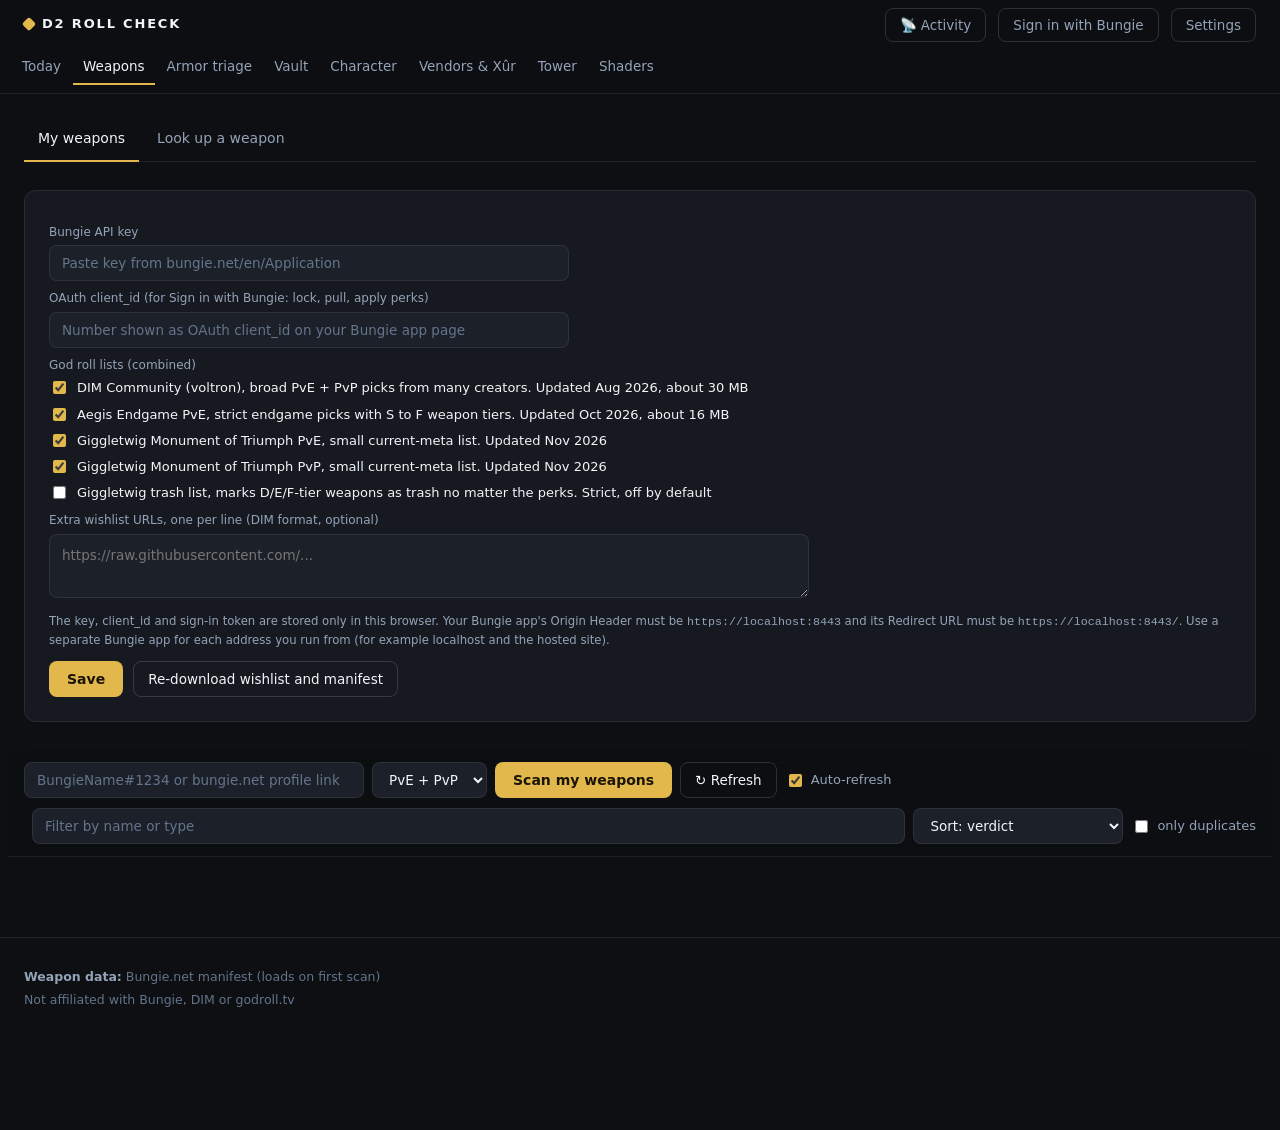
==== commit 938da70c: "New Tower page: vendor map, why a vendor glows, what you can't get, loot pool with rolls" ====
--- a/index.html
+++ b/index.html
@@ -183,10 +183,15 @@
   .sharedapp b{color:#E2B74B}
 </style>
 <link rel="stylesheet" href="theme.css?v=__BUILD__">
+<link rel="manifest" href="manifest.webmanifest">
+<meta name="theme-color" content="#0D0F12">
+<link rel="apple-touch-icon" href="icons/apple-touch-icon.png">
+<link rel="icon" type="image/png" href="icons/icon-192.png">
 <link rel="preconnect" href="https://www.bungie.net" crossorigin>
 <link rel="dns-prefetch" href="https://www.bungie.net">
 <script src="config.js" onerror="this.remove()"></script>
 <script src="rating.js?v=__BUILD__"></script>
+<script src="core.js?v=__BUILD__"></script>
 </head>
 <body>
 <header>
@@ -198,6 +203,7 @@
     <a class="nav" href="vault.html?v=__BUILD__">Vault</a>
     <a class="nav" href="character.html?v=__BUILD__">Character</a>
     <a class="nav" href="vendors.html?v=__BUILD__">Vendors &amp; Xûr</a>
+    <a class="nav" href="tower.html?v=__BUILD__">Tower</a>
     <a class="nav" href="shaders.html?v=__BUILD__">Shaders</a>
   </nav>
   <div class="spacer"></div>
@@ -289,6 +295,7 @@
         <a class="navcard" href="vault.html?v=__BUILD__"><b><svg class="nicon" viewBox="0 0 18 18" width="18" height="18" aria-hidden="true" fill="none" stroke="currentColor" stroke-width="1.4" stroke-linecap="round" stroke-linejoin="round"><rect x="2" y="3" width="14" height="12" rx="2"/><circle cx="9" cy="9" r="2.6"/><path d="M9 6.4V5M9 13v-1.4M11.6 9H13M5 9h1.4"/></svg>Vault</b><span>Everything you own in one place: vault, characters and postmaster, with search and quick moves.</span></a>
         <a class="navcard" href="character.html?v=__BUILD__"><b><svg class="nicon" viewBox="0 0 18 18" width="18" height="18" aria-hidden="true" fill="none" stroke="currentColor" stroke-width="1.4" stroke-linecap="round" stroke-linejoin="round"><circle cx="9" cy="5.2" r="2.7"/><path d="M3.5 16c.4-3.3 2.6-5.3 5.5-5.3s5.1 2 5.5 5.3"/></svg>Character</b><span>Each character like the in-game screen, with every slot expanded. Equip, move, or fill a slot from the vault.</span></a>
         <a class="navcard" href="vendors.html?v=__BUILD__"><b><svg class="nicon" viewBox="0 0 18 18" width="18" height="18" aria-hidden="true" fill="none" stroke="currentColor" stroke-width="1.4" stroke-linecap="round" stroke-linejoin="round"><path d="M3 6.5h12l-1 9H4Z"/><path d="M6.2 6.5V5a2.8 2.8 0 0 1 5.6 0v1.5"/></svg>Vendors &amp; Xûr</b><span>What's worth buying this week, Zavala, Shaxx and Xûr.</span></a>
+        <a class="navcard" href="tower.html?v=__BUILD__"><b><svg class="nicon" viewBox="0 0 18 18" width="18" height="18" aria-hidden="true" fill="none" stroke="currentColor" stroke-width="1.4" stroke-linecap="round" stroke-linejoin="round"><path d="M9 2 4 4v4.5C4 12 6.2 14.6 9 16c2.8-1.4 5-4 5-7.5V4L9 2Z"/><circle cx="9" cy="8" r="2"/></svg>Tower</b><span>The Tower map: why a vendor is glowing, what you can't collect and why, and every vendor's loot pool with rolls.</span></a>
         <a class="navcard" href="today.html?v=__BUILD__"><b><svg class="nicon" viewBox="0 0 18 18" width="18" height="18" aria-hidden="true" fill="none" stroke="currentColor" stroke-width="1.4" stroke-linecap="round" stroke-linejoin="round"><rect x="2.5" y="3.5" width="13" height="12" rx="2"/><path d="M2.5 7.5h13M6 1.8v3.2M12 1.8v3.2"/><path d="M9 10v2.3l1.5 1"/></svg>Today</b><span>Lost sector, weekly rotations, featured activities and challenges.</span></a>
         <a class="navcard" href="shaders.html?v=__BUILD__"><b><svg class="nicon" viewBox="0 0 18 18" width="18" height="18" aria-hidden="true" fill="none" stroke="currentColor" stroke-width="1.4" stroke-linecap="round" stroke-linejoin="round"><path d="M9 2c3.9 0 7 2.8 7 6.3 0 2-1.6 3.2-3.3 3.2h-1.4c-.9 0-1.5.8-1.2 1.6l.3.8c.4 1.1-.4 2.1-1.5 2.1C5 16 2 12.9 2 9c0-3.9 3.1-7 7-7Z"/><circle cx="5.8" cy="8.2" r=".9" fill="currentColor" stroke="none"/><circle cx="8.6" cy="5.4" r=".9" fill="currentColor" stroke="none"/><circle cx="12" cy="6.4" r=".9" fill="currentColor" stroke="none"/></svg>Shaders</b><span>Every shader in the game, which ones you own and where to get the rest.</span></a>
       </div>
@@ -519,19 +526,13 @@
 const LABEL = { god: 'God roll', close: 'Close', trash: 'Trash', unrated: 'Unrated', exotic: 'Exotic' };
 const CLASS = ['Titan', 'Hunter', 'Warlock'];
 
-function setStatus(msg, err){ const s = $('status'); s.textContent = msg; s.className = err ? 'err' : ''; }
+/* setStatus: core.js */
 const esc = s => String(s ?? '').replace(/[&<>"]/g, c => ({ '&':'&amp;', '<':'&lt;', '>':'&gt;', '"':'&quot;' }[c]));
 
 // ---- tiny IndexedDB cache ----
-function idb(){
-  return new Promise((res, rej) => {
-    const r = indexedDB.open('d2rollcheck', 1);
-    r.onupgradeneeded = () => r.result.createObjectStore('kv');
-    r.onsuccess = () => res(r.result); r.onerror = () => rej(r.error);
-  });
-}
-async function cacheGet(k){ try { const db = await idb(); return await new Promise(res => { const q = db.transaction('kv').objectStore('kv').get(k); q.onsuccess = () => res(q.result); q.onerror = () => res(undefined); }); } catch { return undefined; } }
-async function cacheSet(k, v){ try { const db = await idb(); await new Promise(res => { const t = db.transaction('kv', 'readwrite'); t.objectStore('kv').put(v, k); t.oncomplete = res; t.onerror = res; }); } catch {} }
+/* idb: core.js */
+/* cacheGet: core.js */
+/* cacheSet: core.js */
 
 // ---- settings ----
 // Hosted site: config.js (written by the deploy workflow from repo secrets) supplies the shared Bungie app's key and client_id.
@@ -563,17 +564,11 @@
   $('settings').classList.remove('open');
   setStatus(changed ? 'Settings saved. Wishlists changed, click Scan again to re-rate your weapons.' : 'Settings saved.');
 };
-$('btnRefresh').onclick = async () => { await cacheSet('manifest2', null); for (const L of activeLists()) await cacheSet('wl:' + L.url, null); state.defs = null; state.wl = null; setStatus('Cache cleared. Data will download again on the next scan or lookup.'); };
+$('btnRefresh').onclick = async () => { await cacheSet('manifest2', null); await cacheSet('wlSlim', null); state.wlSlim = false; for (const L of activeLists()) await cacheSet('wl:' + L.url, null); state.defs = null; state.wl = null; setStatus('Cache cleared. Data will download again on the next scan or lookup.'); };
 if (!ls.get('apiKey')) $('settings').classList.add('open');
 
 // fetch wrapper that names which download failed
-async function net(url, what, opts){
-  try { return await fetch(url, opts); }
-  catch (e){
-    console.error('Fetch failed for', what, url, e);
-    throw new Error('Could not download ' + what + '.\nURL: ' + url + '\nThis is usually an ad blocker, browser shield, or firewall blocking the request. Press F12 and check the Console tab for the exact reason.');
-  }
-}
+/* net: core.js */
 
 // ---- Bungie sign-in (OAuth, public client: no refresh token, about 1 hour per sign-in) ----
 const auth = {
@@ -624,14 +619,7 @@
   let expected = null; try { expected = sessionStorage.getItem('oauthState'); sessionStorage.removeItem('oauthState'); } catch {}
   if (!expected || q.get('state') !== expected){ setStatus('Sign-in was rejected: the response did not match this browser session. Try Sign in again.', true); return false; }
   setStatus('Finishing Bungie sign-in...');
-  const r = await net('https://www.bungie.net/Platform/App/OAuth/Token/', 'Bungie sign-in token', {
-    method: 'POST',
-    headers: { 'Content-Type': 'application/x-www-form-urlencoded', 'X-API-Key': ls.get('apiKey') || '' },
-    body: 'grant_type=authorization_code&code=' + encodeURIComponent(code) + '&client_id=' + encodeURIComponent(ls.get('clientId') || '')
-  });
-  const j = await r.json().catch(() => ({}));
-  if (!j.access_token){ setStatus('Bungie sign-in failed: ' + (j.error_description || j.error || ('HTTP ' + r.status)), true); return false; }
-  auth.set({ token: j.access_token, exp: Date.now() + (j.expires_in || 3600) * 1000, bnetId: j.membership_id });
+  try { await exchangeCode(code); } catch (e){ setStatus(e.message, true); return false; }
   ls.set('authAuto', '1');   // from now on, renew the sign-in automatically when it runs out
   updateAuthUi();
   let back = null; try { back = sessionStorage.getItem('returnTo'); sessionStorage.removeItem('returnTo'); } catch {}
@@ -640,29 +628,9 @@
 }
 
 // ---- Bungie API ----
-async function bungie(path, body, plainBody){
-  const key = ls.get('apiKey');
-  if (!key) throw new Error('Add your Bungie API key in Settings first.');
-  const headers = { 'X-API-Key': key };
-  if (body && !plainBody) headers['Content-Type'] = 'application/json';
-  if (auth.valid()) headers.Authorization = 'Bearer ' + auth.get().token;
-  const r = await net('https://www.bungie.net/Platform' + path, 'Bungie API (' + path.split('/').slice(0, 3).join('/') + ')', {
-    method: body ? 'POST' : 'GET',
-    headers,
-    cache: 'no-store',   // always read your current inventory, never a cached copy
-    body: body ? JSON.stringify(body) : undefined
-  });
-  let j;
-  try { j = await r.json(); } catch { throw new Error('Bungie API returned HTTP ' + r.status + '. Check that your API key Origin Header matches ' + location.origin); }
-  if (j.ErrorCode !== 1) throw new Error(j.Message || j.ErrorStatus || 'Bungie API error');
-  return j.Response;
-}
+/* bungie: core.js */
 // POST for item actions; retries without the JSON content type if the browser blocks the first try
-async function bungieAction(path, body){
-  if (!auth.valid()) throw new Error('Sign in with Bungie first (top right). Sign-in lasts about an hour.');
-  try { return await bungie(path, body); }
-  catch (e){ if (/Could not download/.test(e.message)) return await bungie(path, body, true); throw e; }
-}
+/* bungieAction: core.js */
 
 async function loadDefs(){
   if (state.defs) return state.defs;
@@ -695,10 +663,21 @@
   return lists;
 }
 
-async function loadWishlist(){
-  if (state.wl) return state.wl;
+// Speed: parsing every list (≈46 MB) takes about a second, so after a full parse the page keeps a "slim" copy in
+// IndexedDB (wlSlim) with only the rolls for weapons you own. The next load uses it straight away; the full lists
+// are parsed only when something needs them (Look up, a weapon the slim copy doesn't cover, changed lists).
+const wlSig = lists => lists.map(l => l.url + '@' + (l.mode || '')).join('|');
+async function loadWishlist(opts = {}){
+  if (state.wl && (!state.wlSlim || !opts.full)) return state.wl;
   const lists = activeLists();
   if (!lists.length) throw new Error('No wishlists are turned on. Open Settings and pick at least one.');
+  if (!opts.full && !state.wl){
+    const slim = await cacheGet('wlSlim');
+    if (slim && slim.sig === wlSig(lists) && Date.now() - slim.at < 24 * 3600e3){
+      state.wl = slim.wl; state.wlSlim = true; state.wlCovered = new Set(slim.covered); state.wlInfo = slim.info; updateFooter();
+      return state.wl;
+    }
+  }
   let acc = null;
   for (let i = 0; i < lists.length; i++){
     const L = lists[i];
@@ -723,8 +702,21 @@
   acc.sources = lists.map(l => l.name);
   state.wlInfo = lists;
   updateFooter();
-  state.wl = acc;
+  state.wl = acc; state.wlSlim = false; state.wlCovered = null;
   return state.wl;
+}
+// keep only the rolls for the weapons you own (notes re-indexed), for the next page load
+async function saveSlimWishlist(){
+  if (!state.wl || state.wlSlim || !state.wlInfo) return;
+  const owned = [...new Set(state.items.map(i => i.hash))].sort((a, b) => a - b), key = owned.join(',');
+  if (state.slimKey === key) return;
+  const notes = [''], idx = new Map([[0, 0]]), ni = n => { if (!idx.has(n)){ idx.set(n, notes.length); notes.push(state.wl.notes[n] || ''); } return idx.get(n); };
+  const copy = e => Object.assign({}, e, { n: ni(e.n || 0), ti: ni(e.ti || 0) });
+  const good = new Map(), trash = new Map();
+  for (const h of owned){ const g = state.wl.good.get(h), t = state.wl.trash.get(h); if (g) good.set(h, g.map(copy)); if (t) trash.set(h, t.map(copy)); }
+  const at = Math.min(...state.wlInfo.map(l => l.at || Date.now()));
+  await cacheSet('wlSlim', { sig: wlSig(activeLists()), at, covered: owned, info: state.wlInfo, wl: { good, trash, notes, sources: state.wl.sources } });
+  state.slimKey = key;
 }
 
 const nameOf = h => (state.defs[h] && state.defs[h].n) || '';
@@ -799,8 +791,10 @@
     state.bungieTime = p.responseMintedTimestamp ? new Date(p.responseMintedTimestamp).getTime() : 0;
     await defsP; await wlP;
     buildItems(p);
+    if (state.wlSlim && state.items.some(i => !state.wlCovered.has(i.hash))){ setStatus('New weapon found, reading the full god roll lists...'); await loadWishlist({ full: true }); }
     rerate();
     trackDrops(p);
+    setTimeout(() => saveSlimWishlist().catch(() => {}), 1500);
     // what disappeared since the last scan (dismantled, or moved off this account view)
     const nowIds = new Set(state.items.map(i => i.id));
     const gone = prevIds.size ? [...prevIds].filter(id => !nowIds.has(id)) : [];
@@ -1068,34 +1062,9 @@
 }
 
 // ---- full manifest entities, fetched per weapon and cached ----
-const entMem = new Map();
-async function ent(type, hash){
-  const k = type + ':' + hash;
-  if (entMem.has(k)) return entMem.get(k);
-  const p = (async () => {
-    const c = await cacheGet('ent:' + k);
-    if (c && c.v === state.manVer) return c.d;
-    // retry a few times: Bungie sometimes rejects a request right after app settings change, or under load
-    let d, lastErr;
-    for (const wait of [0, 1500, 4000]){
-      if (wait) await sleep(wait);
-      try { d = await bungie('/Destiny2/Manifest/' + type + '/' + hash + '/'); lastErr = null; break; }
-      catch (e){ lastErr = e; if (!/origin|throttl|busy|unavailable|try again|Could not download/i.test(e.message)) break; }
-    }
-    if (lastErr) throw lastErr;
-    await cacheSet('ent:' + k, { v: state.manVer, d });
-    return d;
-  })();
-  entMem.set(k, p);
-  try { return await p; } catch (e){ entMem.delete(k); throw e; }
-}
-async function entMany(type, hashes){
-  const out = {}, list = [...new Set(hashes.filter(Boolean))];
-  for (let i = 0; i < list.length; i += 8){
-    await Promise.all(list.slice(i, i + 8).map(async h => { try { out[h] = await ent(type, h); } catch (e){ console.warn(type, h, e.message); } }));
-  }
-  return out;
-}
+/* entMem: core.js */
+/* ent: core.js */
+/* entMany: core.js */
 
 // ---- weapon detail view ----
 const CAT_PERKS = 4241085061, CAT_INTRINSIC = 3956125808;
@@ -1558,7 +1527,7 @@
   $('bulkLock').onclick = needAuth(() => bulkRun('Locking', async i => { if (i.locked) return 'skip'; await setLock(i, true); await sleep(250); }));
   $('bulkUnlock').onclick = needAuth(() => bulkRun('Unlocking', async i => { if (!i.locked) return 'skip'; await setLock(i, false); await sleep(250); }));
   $('bulkPull').onclick = needAuth(() => bulkRun('Pulling', async i => { const t = selChar(); if (i.charId === t) return 'skip'; await pullTo(i, t); await sleep(300); }));
-  $('bulkVault').onclick = needAuth(() => bulkRun('Sending to vault', async i => { if (!i.charId) return 'skip'; if (i.equipped) throw new Error('equipped'); await transfer(i, true, i.charId); i.charId = null; i.loc = 'Vault'; await sleep(300); }));
+  $('bulkVault').onclick = needAuth(() => bulkRun('Sending to vault', async i => { if (!i.charId) return 'skip'; if (i.equipped) throw new Error('equipped'); await transfer(i, true, i.charId); i.charId = null; i.loc = 'Vault'; }));
   $('bulkApply').onclick = needAuth(() => bulkRun('Applying god roll perks', async i => { if (!i.swap || !i.swap.length) return 'skip'; await applyPerks(i); }));
   $('bulkAll').onclick = () => { (state.shown || []).forEach(i => state.picked.add(i.id)); render(); };
   $('bulkNone').onclick = () => { state.picked.clear(); render(); };
@@ -1566,7 +1535,7 @@
 
 
 // Bungie says the item doesn't exist: it was dismantled (or deleted) after the last refresh. Drop it from the list.
-function isGoneError(e){ return /item requested was not found|DestinyItemNotFound|item not found/i.test((e && e.message) || ''); }
+/* isGoneError: core.js */
 function dropGone(i){
   state.items = state.items.filter(x => x.id !== i.id);
   state.picked.delete(i.id);
@@ -1616,54 +1585,15 @@
   const v = $('charSel').value;
   return (v && v !== 'auto' && state.chars.some(c => c.id === v)) ? v : (state.activeChar || state.chars[0].id);
 };
-function fillCharSel(p){
-  const acts = (p.characterActivities && p.characterActivities.data) || {};
-  const live = state.chars.find(c => acts[c.id] && acts[c.id].currentActivityHash);
-  state.activeChar = (live || state.chars[0] || {}).id;
-  const a = state.chars.find(c => c.id === state.activeChar);
-  const saved = ls.get('pullChar2') || 'auto';
-  $('charSel').innerHTML = '<option value="auto">Pull to: Auto (' + esc(a ? a.name : '?') + (live ? ', playing now' : ', last played') + ')</option>' +
-    state.chars.map(c => '<option value="' + esc(c.id) + '">Pull to: ' + esc(c.name) + (c.light ? ' ' + c.light : '') + '</option>').join('');
-  $('charSel').value = (saved !== 'auto' && state.chars.some(c => c.id === saved)) ? saved : 'auto';
-}
+/* fillCharSel: core.js */
 $('charSel').onchange = () => { ls.set('pullChar2', $('charSel').value); render(); };
 const sleep = ms => new Promise(r => setTimeout(r, ms));
 const byId = id => state.items.find(i => i.id === id);
 
-async function setLock(i, state_){
-  await bungieAction('/Destiny2/Actions/Items/SetLockState/', { state: state_, itemId: i.id, characterId: i.charId || selChar(), membershipType: state.acct.membershipType });
-  i.locked = state_;
-}
-async function transfer(i, toVault, charId){
-  const go = () => bungieAction('/Destiny2/Actions/Items/TransferItem/', { itemReferenceHash: i.hash, stackSize: 1, transferToVault: toVault, itemId: i.id, characterId: charId, membershipType: state.acct.membershipType });
-  if (toVault){ await go(); if (typeof pmLeft === 'function') pmLeft(charId, i.id); return; }
-  // to a character: when that slot is full, stream.js first moves the lowest rarity, lowest power unlocked item there to the vault
-  const room = async force => { if (typeof pmEnsureRoom !== 'function') return {}; const r = await pmEnsureRoom(charId, i.hash, true, force);
-    if (r.err) throw new Error('No room for ' + i.name + ': ' + r.err + '.'); if (r.moved){ toast('Moved ' + r.moved + ' to the vault to make room'); await sleep(300); } return r; };
-  await room(false);
-  try { await go(); }
-  catch (e){ if (typeof pmIsNoRoom !== 'function' || !pmIsNoRoom(e) || ls.get('pmMakeRoom') === '0') throw e; await room(true); await go(); }
-  if (typeof pmLanded === 'function') pmLanded(charId, { id: i.id, hash: i.hash, qty: 1 });
-}
-async function pullFromPostmaster(i){
-  // stream.js (Postmaster panel) frees a slot first by moving an unlocked item to the vault when the slot is full
-  const go = () => bungieAction('/Destiny2/Actions/Items/PullFromPostmaster/', { itemReferenceHash: i.hash, stackSize: i.qty || 1, itemId: i.id, characterId: i.charId, membershipType: state.acct.membershipType });
-  const room = async force => { if (typeof pmEnsureRoom !== 'function') return {}; const r = await pmEnsureRoom(i.charId, i.hash, !!i.id && i.id !== '0', force);
-    if (r.err) throw new Error(i.name + ' stayed in the postmaster: ' + r.err + '.'); if (r.moved){ toast('Moved ' + r.moved + ' to the vault to make room'); await sleep(300); } return r; };
-  await room(false);
-  try { await go(); }
-  catch (e){ if (typeof pmIsNoRoom !== 'function' || !pmIsNoRoom(e) || ls.get('pmMakeRoom') === '0') throw e; await room(true); await go(); }
-  if (typeof pmLanded === 'function') pmLanded(i.charId, { id: i.id, hash: i.hash, qty: i.qty || 1 });
-  i.postmaster = false; i.loc = (state.chars.find(c => c.id === i.charId) || {}).name || 'Character';
-}
-async function pullTo(i, target){
-  if (i.postmaster){ await pullFromPostmaster(i); await sleep(300); }   // postmaster items go to their own character first
-  if (i.charId === target) return;
-  if (i.equipped) throw new Error(i.name + ' is equipped on another character. Unequip it in game first.');
-  if (i.charId){ await transfer(i, true, i.charId); i.charId = null; i.loc = 'Vault'; await sleep(300); }
-  await transfer(i, false, target);
-  i.charId = target; i.loc = (state.chars.find(c => c.id === target) || {}).name || 'Character';
-}
+/* setLock: core.js */
+/* transfer: core.js */
+/* pullFromPostmaster: core.js */
+/* pullTo: core.js */
 async function applyPerks(i){
   const target = selChar();
   if (!i.charId){ setStatus('Pulling ' + i.name + ' to your character first...'); await pullTo(i, target); await sleep(300); }
@@ -1686,7 +1616,7 @@
     if (act === 'lock'){ await setLock(i, !i.locked); toast((i.locked ? 'Locked ' : 'Unlocked ') + i.name); }
     else if (act === 'pull'){ await pullTo(i, selChar()); toast('Pulled ' + i.name + ' to ' + i.loc); }
     else if (act === 'unequip'){ const sub = await unequip(i); toast('Equipped ' + sub.name + ' instead. ' + i.name + ' is free to move.'); }
-    else if (act === 'vault'){ if (i.postmaster){ await pullFromPostmaster(i); await sleep(300); } if (i.equipped) throw new Error('Unequip it in game first.'); await transfer(i, true, i.charId); i.charId = null; i.loc = 'Vault'; toast('Sent ' + i.name + ' to the vault'); }
+    else if (act === 'vault'){ if (i.postmaster){ await pullFromPostmaster(i); } if (i.equipped) throw new Error('Unequip it in game first.'); await transfer(i, true, i.charId); i.charId = null; i.loc = 'Vault'; toast('Sent ' + i.name + ' to the vault'); }
     else if (act === 'apply'){ const n = i.swap.length; await applyPerks(i); toast('Applied ' + n + ' perk' + (n > 1 ? 's' : '') + ' to ' + i.name); }
     setStatus('');
   } catch (e){
@@ -1713,16 +1643,8 @@
 }
 
 // ---- DIM integration ----
-function toast(msg){
-  let t = document.querySelector('.toast');
-  if (!t){ t = document.createElement('div'); t.className = 'toast'; document.body.appendChild(t); }
-  t.textContent = msg; t.classList.add('show');
-  clearTimeout(t._h); t._h = setTimeout(() => t.classList.remove('show'), 2500);
-}
-async function copyText(text, msg){
-  try { await navigator.clipboard.writeText(text); toast(msg || 'Copied'); }
-  catch { prompt('Copy this:', text); }
-}
+/* toast: core.js */
+/* copyText: core.js */
 function dimSearch(items){ return items.map(i => 'id:' + i.id).join(' or '); }
 
 $('btnSearch').onclick = () => {
@@ -1776,7 +1698,7 @@
   document.querySelector('.subtabs').classList.remove('hidden');
   if (location.hash === '#home') history.replaceState(null, '', '#' + (t.dataset.view === 'lookup' ? 'lookup' : 'weapons'));
   if (t.dataset.view === 'lookup'){
-    try { await loadDefs(); await loadWishlist(); setStatus('Ready. Type a weapon name.'); } catch (e){ setStatus(e.message, true); }
+    try { await loadDefs(); await loadWishlist({ full: true }); setStatus('Ready. Type a weapon name.'); } catch (e){ setStatus(e.message, true); }
   }
 });
 let lookupTimer, lastLookup = null;
@@ -1785,6 +1707,7 @@
 
 function lookup(){
   if (!state.defs || !state.wl) return;
+  if (state.wlSlim){ setStatus('Reading the full god roll lists...'); loadWishlist({ full: true }).then(() => { setStatus('Ready.'); lookup(); }).catch(e => setStatus(e.message, true)); return; }
   const q = $('lookupText').value.trim().toLowerCase();
   $('lookupRolls').innerHTML = '';
   if (q.length < 2){ $('lookupResults').innerHTML = ''; return; }
@@ -1883,23 +1806,7 @@
    3 minutes per tab (sessionStorage renewAt) so a Bungie problem can't cause a redirect loop. Sign out clears authAuto. */
 let lastInput = Date.now();
 ['pointerdown', 'keydown', 'wheel'].forEach(t => addEventListener(t, () => { lastInput = Date.now(); }, { passive: true }));
-function autoRenew(){
-  if (ls.get('authAuto') !== '1' || location.protocol !== 'https:' || document.hidden) return false;
-  if (/[?&]code=/.test(location.search)) return false;           // finishing a sign-in right now
-  const a = auth.get(); if (!a || !a.token) return false;
-  const expired = !auth.valid(), idle = Date.now() - lastInput > 60e3;
-  if (!expired && !(a.exp - Date.now() < 4 * 60e3 && idle)) return false;   // renew early only when nobody is clicking
-  if (state.scanning) return false;
-  let last = 0; try { last = +sessionStorage.getItem('renewAt') || 0; } catch {}
-  if (Date.now() - last < 3 * 60e3) return false;
-  const cid = ls.get('clientId'); if (!cid) return false;
-  const st = Math.random().toString(36).slice(2) + Date.now().toString(36);
-  const page = (location.pathname.split('/').pop() || 'index.html') + (/^#[a-z]+$/.test(location.hash) ? location.hash : '');
-  try { sessionStorage.setItem('renewAt', String(Date.now())); sessionStorage.setItem('oauthState', st); sessionStorage.setItem('returnTo', page); } catch {}
-  setStatus('Renewing your Bungie sign-in...');
-  location.href = 'https://www.bungie.net/en/OAuth/Authorize?client_id=' + encodeURIComponent(cid) + '&response_type=code&state=' + st;
-  return true;
-}
+/* autoRenew: core.js */
 setInterval(autoRenew, 30e3);
 document.addEventListener('visibilitychange', () => { if (!document.hidden) autoRenew(); });
 autoRenew();
--- a/theme.css
+++ b/theme.css
@@ -487,7 +487,7 @@
 
 /* ---- pinned Activity panel (390px on the right): the page gets that much narrower, so the header has to wrap
    sooner, and floating cards must stay left of the panel ---- */
-@media (max-width:1710px){
+@media (max-width:2100px){
   body.streampinned header{flex-wrap:wrap; row-gap:6px}
   body.streampinned header .tabs{order:3; flex-basis:100%; margin-left:-12px; overflow-x:auto}
 }
@@ -575,10 +575,46 @@
 .toolbar .tb-filter #filterText{flex:1 1 200px}
 /* header: wrap the nav onto its own row whenever the visible width gets tight (pinned or not) */
 @media (max-width:1300px){ header{flex-wrap:wrap; row-gap:6px} header .tabs{order:3; flex-basis:100%; overflow-x:auto} }
-@media (max-width:1710px){ body.streampinned header .tabs{margin-left:0} }
+@media (max-width:2100px){ body.streampinned header .tabs{margin-left:0} }
 
 /* ---- speed: the browser skips layout and paint for cards and rows that are off screen ---- */
 .card.wcard,.card.acard{content-visibility:auto; contain-intrinsic-size:auto 360px}
 .vit{content-visibility:auto; contain-intrinsic-size:auto 62px}
 .dvault,.dcell{content-visibility:auto; contain-intrinsic-size:auto 240px}
 .sev{content-visibility:auto; contain-intrinsic-size:auto 120px}
+/* ---- in-game style Inventory section (core.js inventoryHtml) ---- */
+.invpanel{padding:14px 16px; margin:0 0 14px}
+.inv-title{margin-bottom:8px}
+.invgrid{display:grid; grid-template-columns:repeat(auto-fill,minmax(300px,1fr)); gap:14px 26px}
+.invhead{display:flex; justify-content:space-between; align-items:baseline; font-size:12px; font-weight:800; letter-spacing:.1em; text-transform:uppercase; color:var(--dim); border-bottom:2px solid var(--line2); padding-bottom:4px; margin-bottom:8px}
+.invhead small{font-weight:600; letter-spacing:0; text-transform:none; color:var(--faint); margin-left:6px}
+.invhead b{color:var(--text); letter-spacing:0}
+.invsec.warn .invhead b{color:#E2B74B} .invsec.full .invhead b{color:#FF7B73} .invsec.full .invhead{border-color:rgba(229,83,75,.6)}
+.invrow{display:flex; flex-wrap:wrap; gap:4px}
+.inv-it{position:relative; width:46px; height:46px; border:1px solid #3a4150; border-radius:3px; background:#0A0C0F; overflow:hidden; flex:none}
+.inv-it img{width:100%; height:100%; display:block}
+.inv-it b{position:absolute; right:0; bottom:0; font-size:10px; font-weight:800; background:rgba(0,0,0,.75); color:#fff; padding:0 3px; border-top-left-radius:3px}
+.inv-it.r6{border-color:#c9a227} .inv-it.r5{border-color:#7b4fd4} .inv-it.r4{border-color:#4a7fc8} .inv-it.r3{border-color:#3e8a50}
+.inv-it.empty{border:1px dashed rgba(255,255,255,.12); background:transparent}
+.inv-it[data-roll]{cursor:pointer}
+/* tap to move row in the roll popup */
+.rp-move{display:flex; flex-wrap:wrap; gap:6px; align-items:center; margin:0 0 10px}
+.rp-move span{font-size:11px; font-weight:800; letter-spacing:.08em; text-transform:uppercase; color:var(--faint); margin-right:2px}
+.rp-move button{font-size:12px; padding:5px 10px; min-height:32px}
+@media (pointer:coarse){ .rp-move button{min-height:40px; padding:8px 12px} }
+.cpop .rp-move{display:none}
+/* manual refresh buttons (stream.js) */
+#btnReload,#streamReload{font-size:16px; line-height:1; padding-inline:11px}
+#btnReload.spinning,#streamReload.spinning{animation:d2spin .8s linear infinite; opacity:.85}
+@keyframes d2spin{to{transform:rotate(360deg)}}
+.pill.weekly{background:rgba(91,168,230,.16); color:#8cc4f0; border:1px solid rgba(91,168,230,.4)}
+/* Vendors: "What Bungie sent" diagnostics table */
+.vdiag{width:100%; border-collapse:collapse; font-size:12px} .vdiag th,.vdiag td{text-align:left; padding:4px 8px; border-bottom:1px solid var(--line); vertical-align:top}
+.vdiag th{color:var(--faint); font-weight:700} .vdiag td small{color:var(--faint)} .vdiag tr.hit td{color:var(--text); background:rgba(226,183,75,.07)}
+.vdecide{margin:6px 0 4px; font-size:13px; color:var(--dim)} .vdecide b{font-size:14px}
+.vdecide.buy b{color:#5fd39c} .vdecide.maybe b{color:#E2B74B} .vdecide.skip b{color:#ff7b73} .vdecide.unrated b{color:var(--dim)}
+.skipgrid{display:grid; grid-template-columns:repeat(auto-fill,minmax(260px,1fr)); gap:12px 20px; margin-top:10px}
+.skiph{font-size:12px; font-weight:700; color:var(--text); margin-bottom:6px} .skiptiles{display:flex; flex-wrap:wrap; gap:4px}
+.skipt{width:44px; height:44px; border:1px solid #3a4150; border-radius:3px; overflow:hidden; display:flex; align-items:center; justify-content:center; background:#0A0C0F; color:var(--dim); font-size:11px}
+.skipt img{width:100%; height:100%} .skipt.r6{border-color:#c9a227} .skipt.r5{border-color:#7b4fd4} .skipt.r4{border-color:#4a7fc8}
+.invtabs{display:inline-flex;gap:6px;margin-left:14px;vertical-align:middle} .invtabs .chip{font-size:12px;padding:2px 10px}
